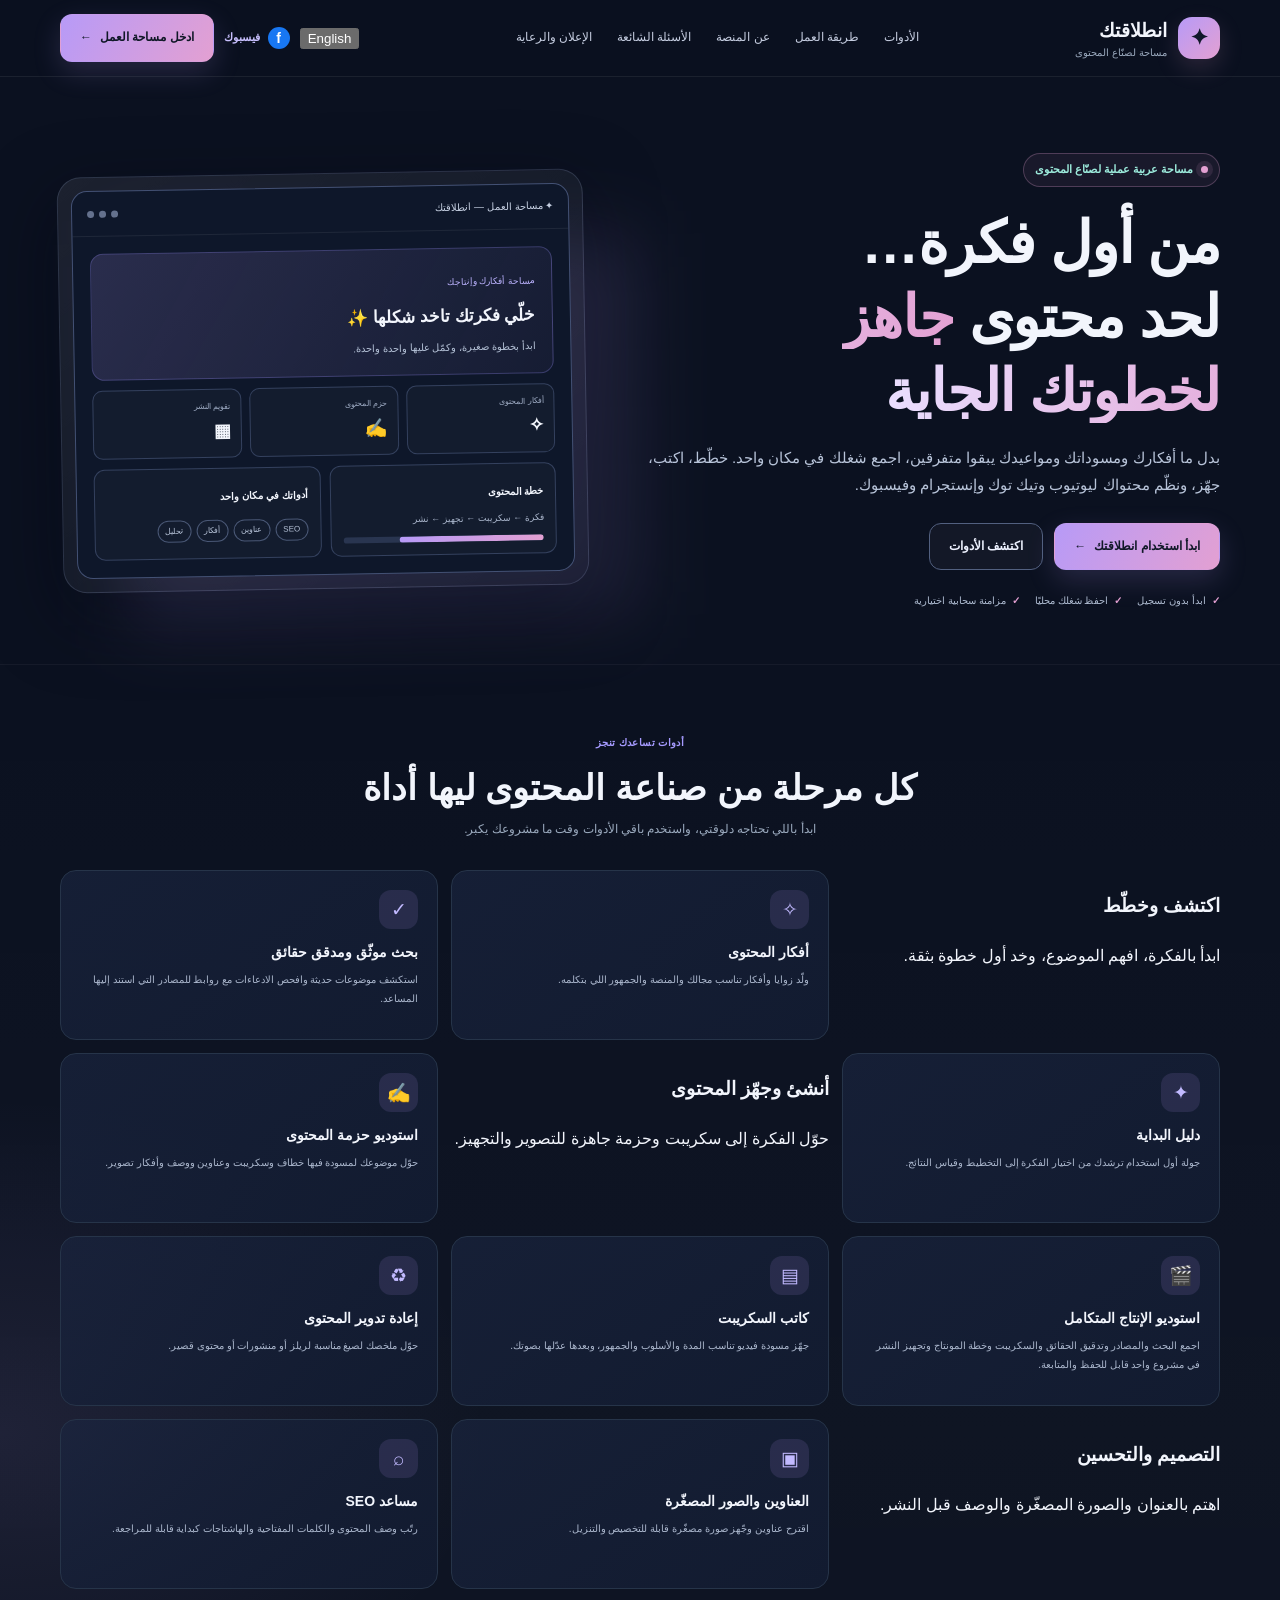
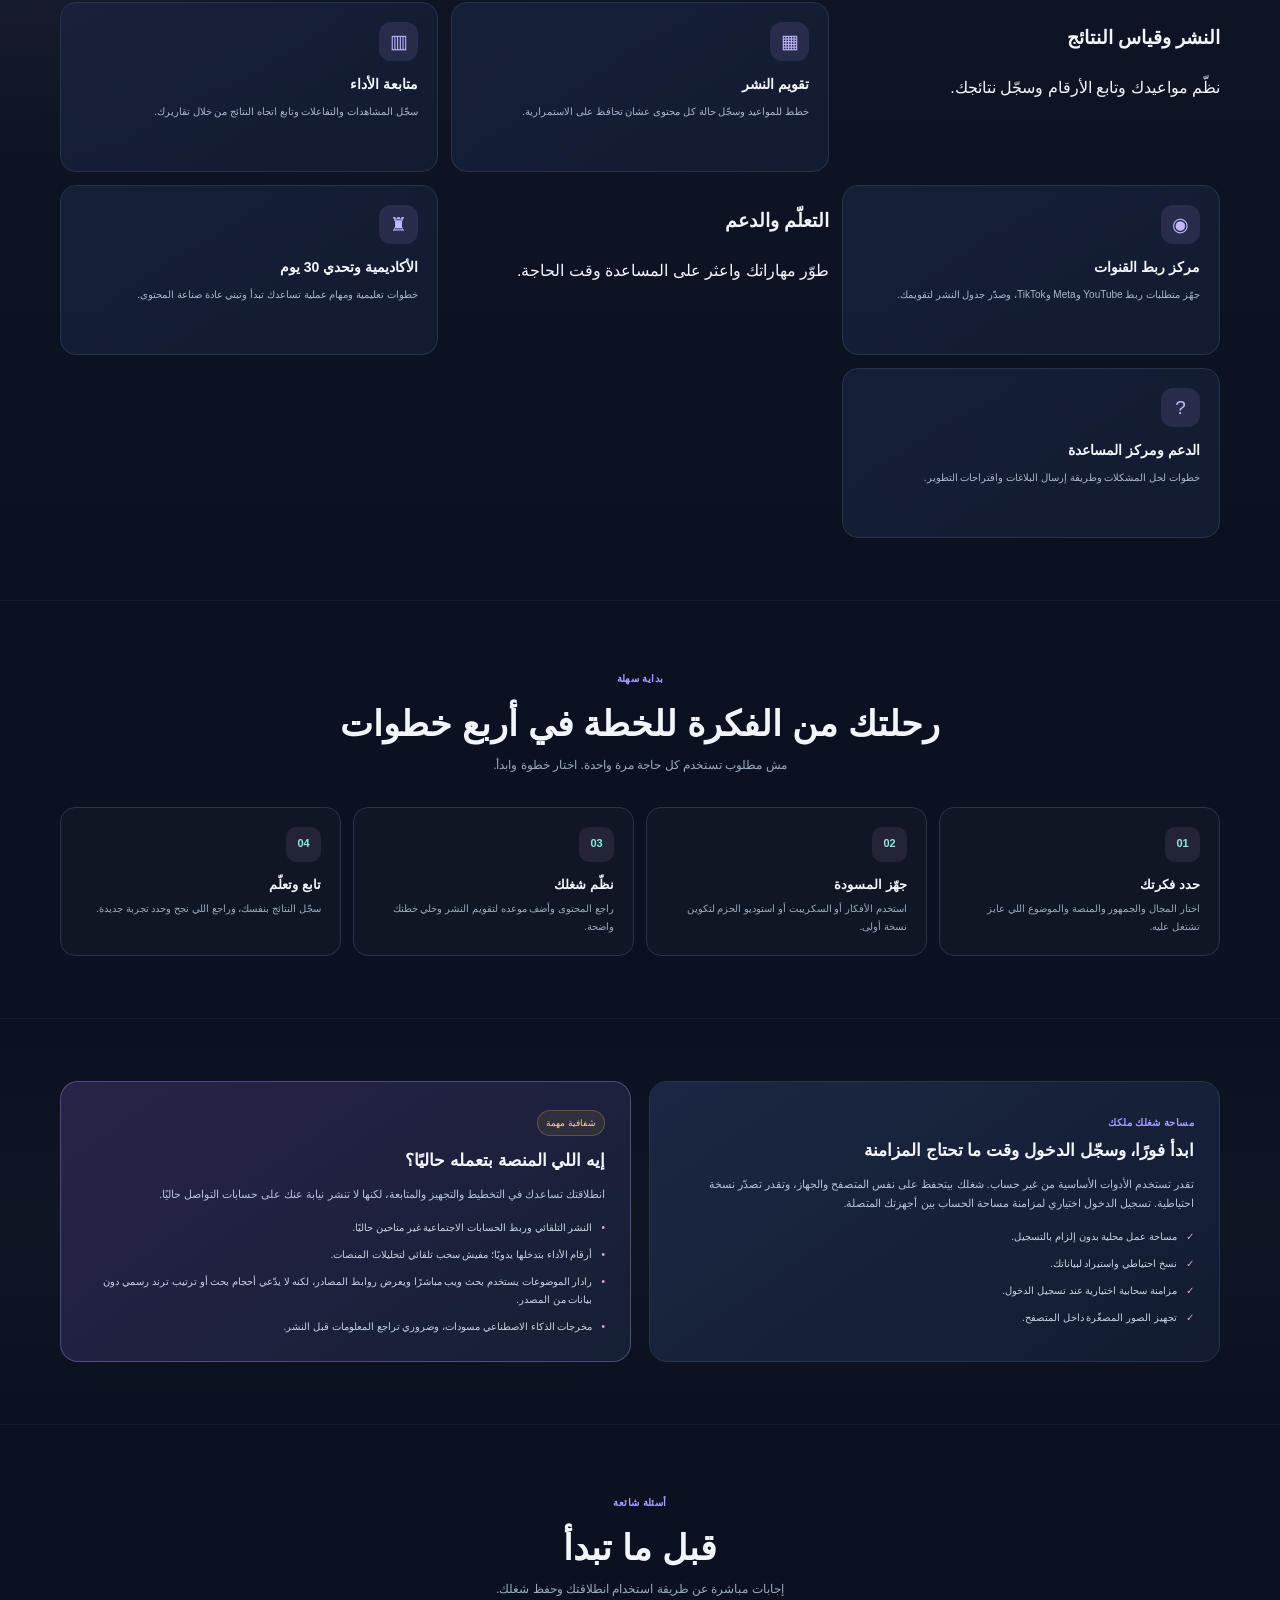
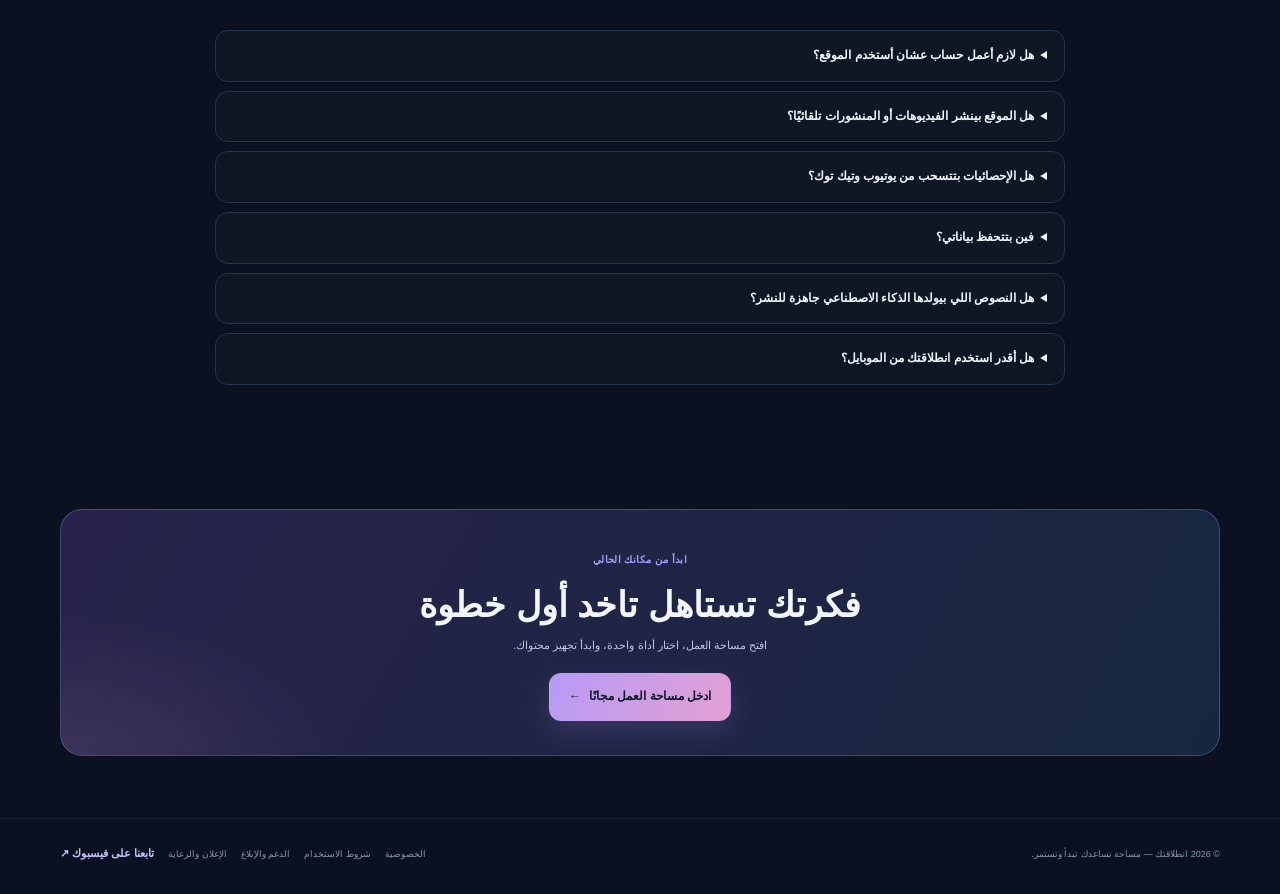
==== index.html @ e3285b20 "Redirect legacy Pages hostname to canonical site host" ====
<!doctype html>
<html lang="ar" dir="rtl">
<head>
<script>
(()=> {
 const canonicalHost='sasa-antilaqatuk.github.io';
 if(location.hostname==='hfpokf2-boop.github.io'){
  const destination=new URL(location.href);
  destination.protocol='https:';
  destination.hostname=canonicalHost;
  location.replace(destination.href);
 }
})();
</script>

<meta charset="utf-8">
<meta name="viewport" content="width=device-width,initial-scale=1">
<meta name="theme-color" content="#0B1120">
<meta name="description" content="انطلاقتك منصة وأدوات عربية لصنّاع المحتوى: توليد أفكار يوتيوب وتيك توك، كتابة السكريبتات، تجهيز العناوين وSEO، وتنظيم تقويم النشر ومتابعة الأداء.">
<title>انطلاقتك | أدوات صناعة المحتوى بالعربي لليوتيوب وتيك توك</title>
<link rel="canonical" href="https://sasa-antilaqatuk.github.io/entelaqtak/">
<link rel="icon" type="image/svg+xml" href="./favicon.svg">
<link rel="apple-touch-icon" href="./app-icon.svg">
<link rel="manifest" href="./manifest.webmanifest">
<meta name="robots" content="index,follow,max-image-preview:large">
<meta name="referrer" content="strict-origin-when-cross-origin">
<meta property="og:type" content="website">
<meta property="og:site_name" content="انطلاقتك">
<meta property="og:title" content="انطلاقتك | مساحة واحدة لصناعة محتوى أفضل">
<meta property="og:description" content="من أول فكرة لحد خطة محتوى واضحة — أدوات عربية تساعدك تخطط وتكتب وتنظم شغلك.">
<meta property="og:url" content="https://sasa-antilaqatuk.github.io/entelaqtak/">
<meta property="og:locale" content="ar_AR">
<meta name="twitter:card" content="summary">
<meta name="twitter:title" content="انطلاقتك | مساحة واحدة لصناعة محتوى أفضل">
<meta name="twitter:description" content="خطط، اكتب، جهّز، ونظّم محتواك في مساحة عمل عربية واحدة.">
<script type="application/ld+json">
{
  "@context":"https://schema.org",
  "@type":"SoftwareApplication",
  "name":"انطلاقتك",
  "alternateName":"Entelaqtak",
  "sameAs":["https://www.facebook.com/profile.php?id=61596964071145"],
  "applicationCategory":"MultimediaApplication",
  "operatingSystem":"Any",
  "inLanguage":"ar",
  "url":"https://sasa-antilaqatuk.github.io/entelaqtak/",
  "description":"مساحة عمل عربية لتخطيط المحتوى وكتابة المسودات وتجهيز العناوين وتنظيم النشر ومتابعة الأداء.",
  "featureList":["أفكار المحتوى","استوديو الإنتاج المتكامل","كتابة السكريبتات","استوديو حزم المحتوى","العناوين والصور المصغّرة","مساعد SEO","تقويم النشر","متابعة الأداء","نسخ احتياطية ومزامنة اختيارية","مركز ربط القنوات وإرشادات التكامل","تصدير تقويم المحتوى","دليل بداية تفاعلي ومركز مساعدة"]
}
</script>
<script type="application/ld+json">
{
  "@context":"https://schema.org",
  "@type":"WebSite",
  "name":"انطلاقتك",
  "alternateName":"Entelaqtak",
  "url":"https://sasa-antilaqatuk.github.io/entelaqtak/",
  "inLanguage":"ar",
  "description":"أدوات عربية لصنّاع المحتوى لتخطيط الأفكار وكتابة السكريبتات وتجهيز المحتوى وتنظيم النشر."
}
</script>
<script type="application/ld+json">
{
  "@context": "https://schema.org",
  "@type": "FAQPage",
  "mainEntity": [
    {
      "@type": "Question",
      "name": "هل لازم أعمل حساب عشان أستخدم الموقع؟",
      "acceptedAnswer": {
        "@type": "Answer",
        "text": "لا. تقدر تبدأ باستخدام الأدوات الأساسية بدون تسجيل. الحساب اختياري للمزامنة السحابية."
      }
    },
    {
      "@type": "Question",
      "name": "هل الموقع بينشر الفيديوهات أو المنشورات تلقائيًا؟",
      "acceptedAnswer": {
        "@type": "Answer",
        "text": "لا، النشر التلقائي وربط الحسابات الاجتماعية غير متاحين حاليًا. الموقع يساعدك تجهز المحتوى وتنظم مواعيده، وبعدها تنشر من منصتك بنفسك."
      }
    },
    {
      "@type": "Question",
      "name": "هل الإحصائيات بتتسحب من يوتيوب وتيك توك؟",
      "acceptedAnswer": {
        "@type": "Answer",
        "text": "لا حاليًا. أرقام المشاهدات والتفاعل بتدخلها يدويًا داخل لوحة متابعة الأداء."
      }
    },
    {
      "@type": "Question",
      "name": "فين بتتحفظ بياناتي؟",
      "acceptedAnswer": {
        "@type": "Answer",
        "text": "بدون تسجيل دخول، تُحفظ بيانات مساحة العمل على المتصفح والجهاز الحالي. عند تسجيل الدخول تتاح المزامنة السحابية لمساحة الحساب. احتفظ بنسخة احتياطية دورية."
      }
    },
    {
      "@type": "Question",
      "name": "هل النصوص اللي بيولدها الذكاء الاصطناعي جاهزة للنشر؟",
      "acceptedAnswer": {
        "@type": "Answer",
        "text": "اعتبرها مسودات تساعدك تبدأ. راجع الحقائق والمصادر وخصص الأسلوب قبل النشر."
      }
    },
    {
      "@type": "Question",
      "name": "هل أقدر استخدم انطلاقتك من الموبايل؟",
      "acceptedAnswer": {
        "@type": "Answer",
        "text": "أيوه، الواجهة متجاوبة مع الشاشات الصغيرة، والتطبيق قابل للتثبيت من المتصفح المتوافق."
      }
    }
  ]
}
</script>
<style>
:root{color-scheme:dark;--bg:#0B1120;--surface:#111827;--surface2:#1E293B;--line:#263449;--text:#f2f5fc;--muted:#9aa9bd;--purple:#B79AF7;--mint:#E3A0D2;--blue:#D9C8FF;--shadow:0 24px 70px #02061280}
*{box-sizing:border-box}
html{scroll-behavior:smooth;scroll-padding-top:86px}
body{margin:0;background:radial-gradient(900px 500px at 85% -10%,#E3A0D21a,transparent 65%),radial-gradient(700px 480px at 0 35%,#B79AF718,transparent 70%),var(--bg);color:var(--text);font-family:Tahoma,Arial,sans-serif;line-height:1.8}
a{color:inherit;text-decoration:none}
a:focus-visible,button:focus-visible,summary:focus-visible{outline:2px solid var(--mint);outline-offset:4px}
.skip-link{position:absolute;top:8px;right:8px;z-index:100;padding:10px 14px;border-radius:10px;background:var(--mint);color:#101827;font-weight:800;transform:translateY(-160%);transition:transform .15s}
.skip-link:focus{transform:translateY(0)}

.wrap{width:min(1160px,calc(100% - 40px));margin:auto}
.site-header{position:sticky;top:0;z-index:20;background:#0B1120dd;backdrop-filter:blur(18px);border-bottom:1px solid #ffffff12}
.header-inner{height:76px;display:flex;align-items:center;justify-content:space-between;gap:20px}
.brand{display:flex;align-items:center;gap:11px;font-weight:800;font-size:19px;white-space:nowrap}
.brand-mark{display:grid;place-items:center;width:42px;height:42px;border-radius:14px;background:linear-gradient(135deg,var(--purple),var(--mint));color:#11182a;font-size:22px;box-shadow:0 9px 25px #E3A0D228}
.brand small{display:block;font-size:10px;color:var(--muted);font-weight:500;margin-top:-5px}
.nav{display:flex;align-items:center;gap:25px;color:#c5cde0;font-size:12px}
.nav a:hover{color:var(--mint)}
.header-actions{display:flex;align-items:center;gap:10px}
.facebook{display:inline-flex;align-items:center;gap:8px;color:#c9c1ff;font-size:11px;font-weight:700;white-space:nowrap}
.facebook-mark{display:grid;place-items:center;width:22px;height:22px;border-radius:50%;background:#1877f2;color:#fff;font:bold 14px Arial}
.btn{display:inline-flex;align-items:center;justify-content:center;gap:8px;border:1px solid transparent;border-radius:12px;padding:12px 19px;font-size:12px;font-weight:800;transition:.2s;cursor:pointer}
.btn-primary{background:linear-gradient(120deg,var(--purple),var(--mint));color:#101827;box-shadow:0 10px 28px #B79AF72b}
.btn-primary:hover{transform:translateY(-2px);filter:brightness(1.06)}
.btn-secondary{border-color:#526080;background:#ffffff08;color:#eef2ff}
.btn-secondary:hover{border-color:var(--mint);background:#E3A0D210}
.menu-toggle{display:none;border:1px solid var(--line);border-radius:10px;background:#ffffff08;color:white;padding:8px 11px;font-size:18px}
.hero{padding:76px 0 54px}
.hero-grid{display:grid;grid-template-columns:1.05fr .95fr;gap:52px;align-items:center}
.eyebrow{display:inline-flex;align-items:center;gap:8px;padding:6px 11px;border:1px solid #E3A0D244;background:#E3A0D210;border-radius:99px;color:#9cebdc;font-size:11px;font-weight:700}
.pulse{width:7px;height:7px;background:var(--mint);border-radius:50%;box-shadow:0 0 0 5px #E3A0D21d}
h1{font-size:clamp(34px,5vw,58px);line-height:1.28;letter-spacing:-1.2px;margin:19px 0 15px}
h1 span{background:linear-gradient(100deg,#EADFFF,#E3A0D2);background-clip:text;-webkit-background-clip:text;color:transparent}
.hero-copy{max-width:590px;color:#b8c4d9;font-size:15px;margin:0 0 25px}
.hero-actions{display:flex;gap:11px;flex-wrap:wrap}
.hero-points{display:flex;gap:15px;flex-wrap:wrap;margin-top:22px;color:#aebbd0;font-size:10px}
.hero-points span{display:flex;align-items:center;gap:6px}
.check{color:var(--mint);font-weight:bold}
.preview-shell{position:relative;padding:13px;border:1px solid #7180a044;border-radius:24px;background:linear-gradient(145deg,#ffffff12,#ffffff04);box-shadow:var(--shadow);transform:rotate(-1deg)}
.preview-shell:before{content:"";position:absolute;inset:16% -10% -8% 12%;background:linear-gradient(135deg,#B79AF72b,#B79AF71a);filter:blur(35px);z-index:-1}
.preview-window{overflow:hidden;border:1px solid #435174;border-radius:16px;background:#0e172a}
.preview-top{display:flex;align-items:center;justify-content:space-between;padding:13px 15px;border-bottom:1px solid #ffffff12;color:#c6d0e2;font-size:10px}
.window-dots{display:flex;gap:5px}.window-dots i{width:7px;height:7px;border-radius:50%;background:#64718d}
.preview-content{padding:17px}
.preview-welcome{padding:17px;border:1px solid #7f79d655;border-radius:13px;background:linear-gradient(120deg,#B79AF72b,#B79AF70c)}
.preview-welcome small{color:#bcb3ff;font-size:9px}.preview-welcome b{display:block;font-size:17px;margin:7px 0}.preview-welcome p{color:#b5c2d7;font-size:10px;margin:0}
.preview-stats{display:grid;grid-template-columns:repeat(3,1fr);gap:8px;margin:10px 0}
.preview-stat{border:1px solid #34415e;border-radius:10px;padding:10px;background:#ffffff05}
.preview-stat small{display:block;color:#9daac2;font-size:8px}.preview-stat b{font-size:18px}
.preview-lower{display:grid;grid-template-columns:1fr 1fr;gap:9px}
.preview-card{padding:12px;border:1px solid #34415e;border-radius:11px;background:#ffffff05}
.preview-card b{font-size:10px}.preview-card p{font-size:9px;color:#aab6cc;margin:5px 0 0}
.fake-line{height:6px;background:#293550;border-radius:10px;margin-top:9px;overflow:hidden}.fake-line i{display:block;width:72%;height:100%;background:linear-gradient(90deg,var(--purple),var(--mint));border-radius:10px}
.preview-tags{display:flex;gap:5px;flex-wrap:wrap;margin-top:10px}
.preview-tags span{padding:3px 7px;border:1px solid #495775;border-radius:20px;color:#b7c3d8;font-size:8px}
.section{padding:62px 0}
.section-soft{background:linear-gradient(180deg,transparent,#ffffff04,transparent);border-top:1px solid #ffffff0b;border-bottom:1px solid #ffffff0b}
.section-head{text-align:center;max-width:710px;margin:0 auto 30px}
.kicker{color:#a69bff;font-size:10px;font-weight:800;letter-spacing:.4px}
h2{font-size:clamp(24px,3.5vw,35px);line-height:1.4;margin:7px 0}
.section-head p{color:var(--muted);font-size:12px;margin:7px 0 0}
.features{display:grid;grid-template-columns:repeat(3,1fr);gap:13px}
.feature{min-height:170px;padding:19px;border:1px solid var(--line);border-radius:16px;background:linear-gradient(145deg,#1a2540aa,#121b30);transition:.2s}
.feature:hover{transform:translateY(-3px);border-color:#7782b2}
.feature-icon{width:39px;height:39px;display:grid;place-items:center;border-radius:12px;background:#B79AF720;color:#c2baff;font-size:19px}
.feature h3{font-size:14px;margin:11px 0 4px}
.feature p{font-size:10px;line-height:1.9;color:#aab6cc;margin:0}
.steps{display:grid;grid-template-columns:repeat(4,1fr);gap:12px;counter-reset:step}
.step{padding:19px;border:1px solid var(--line);border-radius:15px;background:#ffffff05;counter-increment:step}
.step:before{content:"0" counter(step);display:grid;place-items:center;width:35px;height:35px;border-radius:10px;background:#E3A0D21a;color:#8de9d6;font-size:11px;font-weight:800}
.step h3{font-size:13px;margin:11px 0 4px}.step p{font-size:10px;color:var(--muted);margin:0}
.split{display:grid;grid-template-columns:1fr 1fr;gap:18px;align-items:stretch}
.info-panel{padding:25px;border:1px solid var(--line);border-radius:18px;background:linear-gradient(145deg,#1b2742,#121b30)}
.info-panel h3{font-size:17px;margin:0 0 8px}
.info-panel p{font-size:11px;color:#b5c1d6;margin:0 0 13px}
.info-list{display:grid;gap:9px;margin-top:14px}
.info-list div{display:flex;gap:9px;align-items:flex-start;color:#c8d2e2;font-size:10px}
.info-list i{font-style:normal;color:var(--mint)}
.caution{border-color:#B79AF755;background:linear-gradient(145deg,#282348,#151f34)}
.caution .caution-label{display:inline-block;color:#f0d69a;background:#e8b94b18;border:1px solid #e8b94b44;border-radius:30px;padding:4px 8px;font-size:9px;margin-bottom:10px}
.faq{max-width:850px;margin:auto;display:grid;gap:9px}
.faq details{border:1px solid var(--line);border-radius:13px;background:#ffffff05;padding:14px 17px}
.faq summary{font-size:12px;font-weight:800;cursor:pointer}
.faq p{font-size:10px;color:#94A3B8;margin:9px 0 0}
.final-cta{padding:34px;border:1px solid #7e79d866;border-radius:22px;background:radial-gradient(400px 200px at 0 100%,#E3A0D21f,transparent 70%),linear-gradient(120deg,#28234b,#172640);text-align:center}
.final-cta p{color:#bdc8da;font-size:11px;margin:6px 0 18px}
.footer{padding:25px 0 30px;border-top:1px solid #ffffff12;color:#8997b1;font-size:9px}
.footer-inner{display:flex;justify-content:space-between;align-items:center;gap:15px;flex-wrap:wrap}
.footer-links{display:flex;align-items:center;gap:14px;flex-wrap:wrap}
.footer-links a:hover{color:var(--mint)}
@media(max-width:900px){.hero-grid{gap:27px}.nav{gap:14px}.features{grid-template-columns:repeat(2,1fr)}.steps{grid-template-columns:repeat(2,1fr)}}
@media(max-width:700px){
 .wrap{width:min(100% - 28px,600px)}.header-inner{height:67px}.menu-toggle{display:block}
 .nav{display:none;position:absolute;top:66px;right:14px;left:14px;padding:13px;border:1px solid var(--line);border-radius:14px;background:#111a2eeF;box-shadow:var(--shadow);flex-direction:column;align-items:stretch;gap:0}
 .nav.open{display:flex}.nav a{padding:9px 7px}.header-actions .facebook span:last-child{display:none}
 .hero{padding:45px 0 35px}.hero-grid{grid-template-columns:1fr}.hero-copy{font-size:13px}
 .preview-shell{max-width:540px;width:100%;margin:7px auto 0;transform:none}
 .section{padding:46px 0}.features{grid-template-columns:1fr 1fr;gap:8px}.feature{padding:14px;min-height:165px}
 .split{grid-template-columns:1fr}.final-cta{padding:25px 17px}
}
@media(max-width:430px){.features,.steps{grid-template-columns:1fr}.hero-actions .btn{width:100%}.hero-points{gap:9px}.preview-stats{gap:5px}.preview-stat{padding:8px}.preview-stat b{font-size:15px}}
@media(prefers-reduced-motion:reduce){*,*::before,*::after{scroll-behavior:auto!important;transition-duration:.01ms!important;animation-duration:.01ms!important}}
</style>
 <link rel="stylesheet" href="./design-system.css?v=20261120-organized-dark-1">
<script>try{if(localStorage.getItem("entelaqtak-language-v1")==="en"){document.documentElement.lang="en";document.documentElement.dir="ltr";}}catch(e){}</script>
 <link rel="stylesheet" href="./button-system.css?v=20261120-buttons-1">
</head>
<body>
<a class="skip-link" href="#main-content">تخطي إلى المحتوى الرئيسي</a>
<header class="site-header">
 <div class="wrap header-inner">
  <a class="brand" href="./" aria-label="انطلاقتك - الرئيسية"><span class="brand-mark" aria-hidden="true">✦</span><span>انطلاقتك<small>مساحة لصنّاع المحتوى</small></span></a>
  <nav class="nav" id="siteNav" aria-label="التنقل الرئيسي">
   <a href="#tools">الأدوات</a><a href="#how">طريقة العمل</a><a href="#about">عن المنصة</a><a href="#faq">الأسئلة الشائعة</a><a href="./advertise.html">الإعلان والرعاية</a>
  </nav>
  <div class="header-actions">
   <button class="language-toggle" data-language-toggle type="button">English</button>
   <a class="facebook" href="https://www.facebook.com/profile.php?id=61596964071145" target="_blank" rel="noopener noreferrer" aria-label="تابع انطلاقتك على فيسبوك"><span class="facebook-mark" aria-hidden="true">f</span><span>فيسبوك</span></a>
   <a class="btn btn-primary" href="./workspace.html">ادخل مساحة العمل <span aria-hidden="true">←</span></a>
   <button class="menu-toggle" id="menuToggle" type="button" aria-label="فتح القائمة" aria-expanded="false" aria-controls="siteNav">☰</button>
  </div>
 </div>
</header>

<main id="main-content" tabindex="-1">
<section class="hero">
 <div class="wrap hero-grid">
  <div>
   <div class="eyebrow"><span class="pulse"></span> مساحة عربية عملية لصنّاع المحتوى</div>
   <h1>من أول فكرة…<br>لحد محتوى <span>جاهز لخطوتك الجاية</span></h1>
   <p class="hero-copy">بدل ما أفكارك ومسوداتك ومواعيدك يبقوا متفرقين، اجمع شغلك في مكان واحد. خطّط، اكتب، جهّز، ونظّم محتواك ليوتيوب وتيك توك وإنستجرام وفيسبوك.</p>
   <div class="hero-actions">
    <a class="btn btn-primary" href="./workspace.html">ابدأ استخدام انطلاقتك <span aria-hidden="true">←</span></a>
    <a class="btn btn-secondary" href="#tools">اكتشف الأدوات</a>
   </div>
   <div class="hero-points">
    <span><b class="check">✓</b> ابدأ بدون تسجيل</span>
    <span><b class="check">✓</b> احفظ شغلك محليًا</span>
    <span><b class="check">✓</b> مزامنة سحابية اختيارية</span>
   </div>
  </div>
  <div class="preview-shell" aria-label="معاينة توضيحية لمساحة العمل">
   <div class="preview-window">
    <div class="preview-top"><span>✦ مساحة العمل — انطلاقتك</span><span class="window-dots" aria-hidden="true"><i></i><i></i><i></i></span></div>
    <div class="preview-content">
     <div class="preview-welcome"><small>مساحة أفكارك وإنتاجك</small><b>خلّي فكرتك تاخد شكلها ✨</b><p>ابدأ بخطوة صغيرة، وكمّل عليها واحدة واحدة.</p></div>
     <div class="preview-stats">
      <div class="preview-stat"><small>أفكار المحتوى</small><b>✧</b></div>
      <div class="preview-stat"><small>حزم المحتوى</small><b>✍</b></div>
      <div class="preview-stat"><small>تقويم النشر</small><b>▦</b></div>
     </div>
     <div class="preview-lower">
      <div class="preview-card"><b>خطة المحتوى</b><p>فكرة ← سكريبت ← تجهيز ← نشر</p><div class="fake-line"><i></i></div></div>
      <div class="preview-card"><b>أدواتك في مكان واحد</b><div class="preview-tags"><span>SEO</span><span>عناوين</span><span>أفكار</span><span>تحليل</span></div></div>
     </div>
    </div>
   </div>
  </div>
 </div>
</section>

<section class="section section-soft" id="tools">
 <div class="wrap">
  <div class="section-head"><span class="kicker">أدوات تساعدك تنجز</span><h2>كل مرحلة من صناعة المحتوى ليها أداة</h2><p>ابدأ باللي تحتاجه دلوقتي، واستخدم باقي الأدوات وقت ما مشروعك يكبر.</p></div>
  <div class="features feature-catalog"><div class="feature-group-heading"><div><h3>اكتشف وخطّط</h3><p>ابدأ بالفكرة، افهم الموضوع، وخد أول خطوة بثقة.</p></div></div><article class="feature"><span class="feature-icon">✧</span><h3>أفكار المحتوى</h3><p>ولّد زوايا وأفكار تناسب مجالك والمنصة والجمهور اللي بتكلمه.</p></article><article class="feature"><span class="feature-icon">✓</span><h3>بحث موثّق ومدقق حقائق</h3><p>استكشف موضوعات حديثة وافحص الادعاءات مع روابط للمصادر التي استند إليها المساعد.</p></article><article class="feature"><span class="feature-icon">✦</span><h3>دليل البداية</h3><p>جولة أول استخدام ترشدك من اختيار الفكرة إلى التخطيط وقياس النتائج.</p></article><div class="feature-group-heading"><div><h3>أنشئ وجهّز المحتوى</h3><p>حوّل الفكرة إلى سكريبت وحزمة جاهزة للتصوير والتجهيز.</p></div></div><article class="feature"><span class="feature-icon">✍</span><h3>استوديو حزمة المحتوى</h3><p>حوّل موضوعك لمسودة فيها خطاف وسكريبت وعناوين ووصف وأفكار تصوير.</p></article><article class="feature"><span class="feature-icon">🎬</span><h3>استوديو الإنتاج المتكامل</h3><p>اجمع البحث والمصادر وتدقيق الحقائق والسكريبت وخطة المونتاج وتجهيز النشر في مشروع واحد قابل للحفظ والمتابعة.</p></article><article class="feature"><span class="feature-icon">▤</span><h3>كاتب السكريبت</h3><p>جهّز مسودة فيديو تناسب المدة والأسلوب والجمهور، وبعدها عدّلها بصوتك.</p></article><article class="feature"><span class="feature-icon">♻</span><h3>إعادة تدوير المحتوى</h3><p>حوّل ملخصك لصيغ مناسبة لريلز أو منشورات أو محتوى قصير.</p></article><div class="feature-group-heading"><div><h3>التصميم والتحسين</h3><p>اهتم بالعنوان والصورة المصغّرة والوصف قبل النشر.</p></div></div><article class="feature"><span class="feature-icon">▣</span><h3>العناوين والصور المصغّرة</h3><p>اقترح عناوين وجّهز صورة مصغّرة قابلة للتخصيص والتنزيل.</p></article><article class="feature"><span class="feature-icon">⌕</span><h3>مساعد SEO</h3><p>رتّب وصف المحتوى والكلمات المفتاحية والهاشتاجات كبداية قابلة للمراجعة.</p></article><div class="feature-group-heading"><div><h3>النشر وقياس النتائج</h3><p>نظّم مواعيدك وتابع الأرقام وسجّل نتائجك.</p></div></div><article class="feature"><span class="feature-icon">▦</span><h3>تقويم النشر</h3><p>خطط للمواعيد وسجّل حالة كل محتوى عشان تحافظ على الاستمرارية.</p></article><article class="feature"><span class="feature-icon">▥</span><h3>متابعة الأداء</h3><p>سجّل المشاهدات والتفاعلات وتابع اتجاه النتائج من خلال تقاريرك.</p></article><article class="feature"><span class="feature-icon">◉</span><h3>مركز ربط القنوات</h3><p>جهّز متطلبات ربط YouTube وMeta وTikTok، وصدّر جدول النشر لتقويمك.</p></article><div class="feature-group-heading"><div><h3>التعلّم والدعم</h3><p>طوّر مهاراتك واعثر على المساعدة وقت الحاجة.</p></div></div><article class="feature"><span class="feature-icon">♜</span><h3>الأكاديمية وتحدي 30 يوم</h3><p>خطوات تعليمية ومهام عملية تساعدك تبدأ وتبني عادة صناعة المحتوى.</p></article><article class="feature"><span class="feature-icon">?</span><h3>الدعم ومركز المساعدة</h3><p>خطوات لحل المشكلات وطريقة إرسال البلاغات واقتراحات التطوير.</p></article></div>
 </div>
</section>

<section class="section" id="how">
 <div class="wrap">
  <div class="section-head"><span class="kicker">بداية سهلة</span><h2>رحلتك من الفكرة للخطة في أربع خطوات</h2><p>مش مطلوب تستخدم كل حاجة مرة واحدة. اختار خطوة وابدأ.</p></div>
  <div class="steps">
   <article class="step"><h3>حدد فكرتك</h3><p>اختار المجال والجمهور والمنصة والموضوع اللي عايز تشتغل عليه.</p></article>
   <article class="step"><h3>جهّز المسودة</h3><p>استخدم الأفكار أو السكريبت أو استوديو الحزم لتكوين نسخة أولى.</p></article>
   <article class="step"><h3>نظّم شغلك</h3><p>راجع المحتوى وأضف موعده لتقويم النشر وخلي خطتك واضحة.</p></article>
   <article class="step"><h3>تابع وتعلّم</h3><p>سجّل النتائج بنفسك، وراجع اللي نجح وحدد تجربة جديدة.</p></article>
  </div>
 </div>
</section>

<section class="section section-soft" id="about">
 <div class="wrap split">
  <article class="info-panel">
   <span class="kicker">مساحة شغلك ملكك</span><h3>ابدأ فورًا، وسجّل الدخول وقت ما تحتاج المزامنة</h3>
   <p>تقدر تستخدم الأدوات الأساسية من غير حساب. شغلك بيتحفظ على نفس المتصفح والجهاز، وتقدر تصدّر نسخة احتياطية. تسجيل الدخول اختياري لمزامنة مساحة الحساب بين أجهزتك المتصلة.</p>
   <div class="info-list">
    <div><i>✓</i><span>مساحة عمل محلية بدون إلزام بالتسجيل.</span></div>
    <div><i>✓</i><span>نسخ احتياطي واستيراد لبياناتك.</span></div>
    <div><i>✓</i><span>مزامنة سحابية اختيارية عند تسجيل الدخول.</span></div>
    <div><i>✓</i><span>تجهيز الصور المصغّرة داخل المتصفح.</span></div>
   </div>
  </article>
  <article class="info-panel caution">
   <span class="caution-label">شفافية مهمة</span><h3>إيه اللي المنصة بتعمله حاليًا؟</h3>
   <p>انطلاقتك تساعدك في التخطيط والتجهيز والمتابعة، لكنها لا تنشر نيابة عنك على حسابات التواصل حاليًا.</p>
   <div class="info-list">
    <div><i>•</i><span>النشر التلقائي وربط الحسابات الاجتماعية غير متاحين حاليًا.</span></div>
    <div><i>•</i><span>أرقام الأداء بتدخلها يدويًا؛ مفيش سحب تلقائي لتحليلات المنصات.</span></div>
    <div><i>•</i><span>رادار الموضوعات يستخدم بحث ويب مباشرًا ويعرض روابط المصادر، لكنه لا يدّعي أحجام بحث أو ترتيب ترند رسمي دون بيانات من المصدر.</span></div>
    <div><i>•</i><span>مخرجات الذكاء الاصطناعي مسودات، وضروري تراجع المعلومات قبل النشر.</span></div>
   </div>
  </article>
 </div>
</section>

<section class="section" id="faq">
 <div class="wrap">
  <div class="section-head"><span class="kicker">أسئلة شائعة</span><h2>قبل ما تبدأ</h2><p>إجابات مباشرة عن طريقة استخدام انطلاقتك وحفظ شغلك.</p></div>
  <div class="faq">
   <details><summary>هل لازم أعمل حساب عشان أستخدم الموقع؟</summary><p>لا. تقدر تبدأ باستخدام الأدوات الأساسية بدون تسجيل. الحساب اختياري للمزامنة السحابية.</p></details>
   <details><summary>هل الموقع بينشر الفيديوهات أو المنشورات تلقائيًا؟</summary><p>لا، النشر التلقائي وربط الحسابات الاجتماعية غير متاحين حاليًا. الموقع يساعدك تجهز المحتوى وتنظم مواعيده، وبعدها تنشر من منصتك بنفسك.</p></details>
   <details><summary>هل الإحصائيات بتتسحب من يوتيوب وتيك توك؟</summary><p>لا حاليًا. أرقام المشاهدات والتفاعل بتدخلها يدويًا داخل لوحة متابعة الأداء.</p></details>
   <details><summary>فين بتتحفظ بياناتي؟</summary><p>بدون تسجيل دخول، تُحفظ بيانات مساحة العمل على المتصفح والجهاز الحالي. عند تسجيل الدخول تتاح المزامنة السحابية لمساحة الحساب. احتفظ بنسخة احتياطية دورية.</p></details>
   <details><summary>هل النصوص اللي بيولدها الذكاء الاصطناعي جاهزة للنشر؟</summary><p>اعتبرها مسودات تساعدك تبدأ. راجع الحقائق والمصادر وخصص الأسلوب قبل النشر.</p></details>
   <details><summary>هل أقدر استخدم انطلاقتك من الموبايل؟</summary><p>أيوه، الواجهة متجاوبة مع الشاشات الصغيرة، والتطبيق قابل للتثبيت من المتصفح المتوافق.</p></details>
  </div>
 </div>
</section>

<section class="section">
 <div class="wrap">
  <div class="final-cta">
   <span class="kicker">ابدأ من مكانك الحالي</span>
   <h2>فكرتك تستاهل تاخد أول خطوة</h2>
   <p>افتح مساحة العمل، اختار أداة واحدة، وابدأ تجهيز محتواك.</p>
   <a class="btn btn-primary" href="./workspace.html">ادخل مساحة العمل مجانًا <span aria-hidden="true">←</span></a>
  </div>
 </div>
</section>
</main>

<footer class="footer">
 <div class="wrap footer-inner">
  <span>© <span id="year"></span> انطلاقتك — مساحة تساعدك تبدأ وتستمر.</span>
  <div class="footer-links">
   <a href="./legal.html#privacy">الخصوصية</a>
   <a href="./legal.html#terms">شروط الاستخدام</a>
   <a href="./legal.html#support">الدعم والإبلاغ</a>
   <a href="./advertise.html">الإعلان والرعاية</a>
   <a class="facebook" href="https://www.facebook.com/profile.php?id=61596964071145" target="_blank" rel="noopener noreferrer">تابعنا على فيسبوك ↗</a>
  </div>
 </div>
</footer>

<script>
'use strict';
const menuButton=document.getElementById('menuToggle');
const siteNav=document.getElementById('siteNav');
menuButton.addEventListener('click',()=>{
 const open=siteNav.classList.toggle('open');
 menuButton.setAttribute('aria-expanded',String(open));
 menuButton.setAttribute('aria-label',open?'إغلاق القائمة':'فتح القائمة');
});

 document.addEventListener('keydown',event=>{
  if(event.key==='Escape'&&siteNav.classList.contains('open')){
   siteNav.classList.remove('open');
   menuButton.setAttribute('aria-expanded','false');
   menuButton.setAttribute('aria-label','فتح القائمة');
   menuButton.focus();
  }
 });
siteNav.querySelectorAll('a').forEach(link=>link.addEventListener('click',()=>{
 siteNav.classList.remove('open');
 menuButton.setAttribute('aria-expanded','false');
 menuButton.setAttribute('aria-label','فتح القائمة');
}));
// Supabase confirmation and password-recovery links currently return to the public root URL.
 // Hand auth tokens/errors to the workspace, where the Supabase client can process them.
 const authQuery=new URLSearchParams(window.location.search);
 const authHash=window.location.hash||'';
 const hasAuthCallback=authQuery.has('code')||authQuery.has('token_hash')||authQuery.has('error')||
  /(?:^|[&#])(access_token|refresh_token|token_hash|error|type)=/.test(authHash);
 if(hasAuthCallback){
  const destination=new URL('./workspace.html',window.location.href);
  destination.search=window.location.search;
  destination.hash=authHash;
  window.location.replace(destination.href);
 }
 document.getElementById('year').textContent=String(new Date().getFullYear());
</script>
<script src="./language.js" defer></script>
</body>
</html>
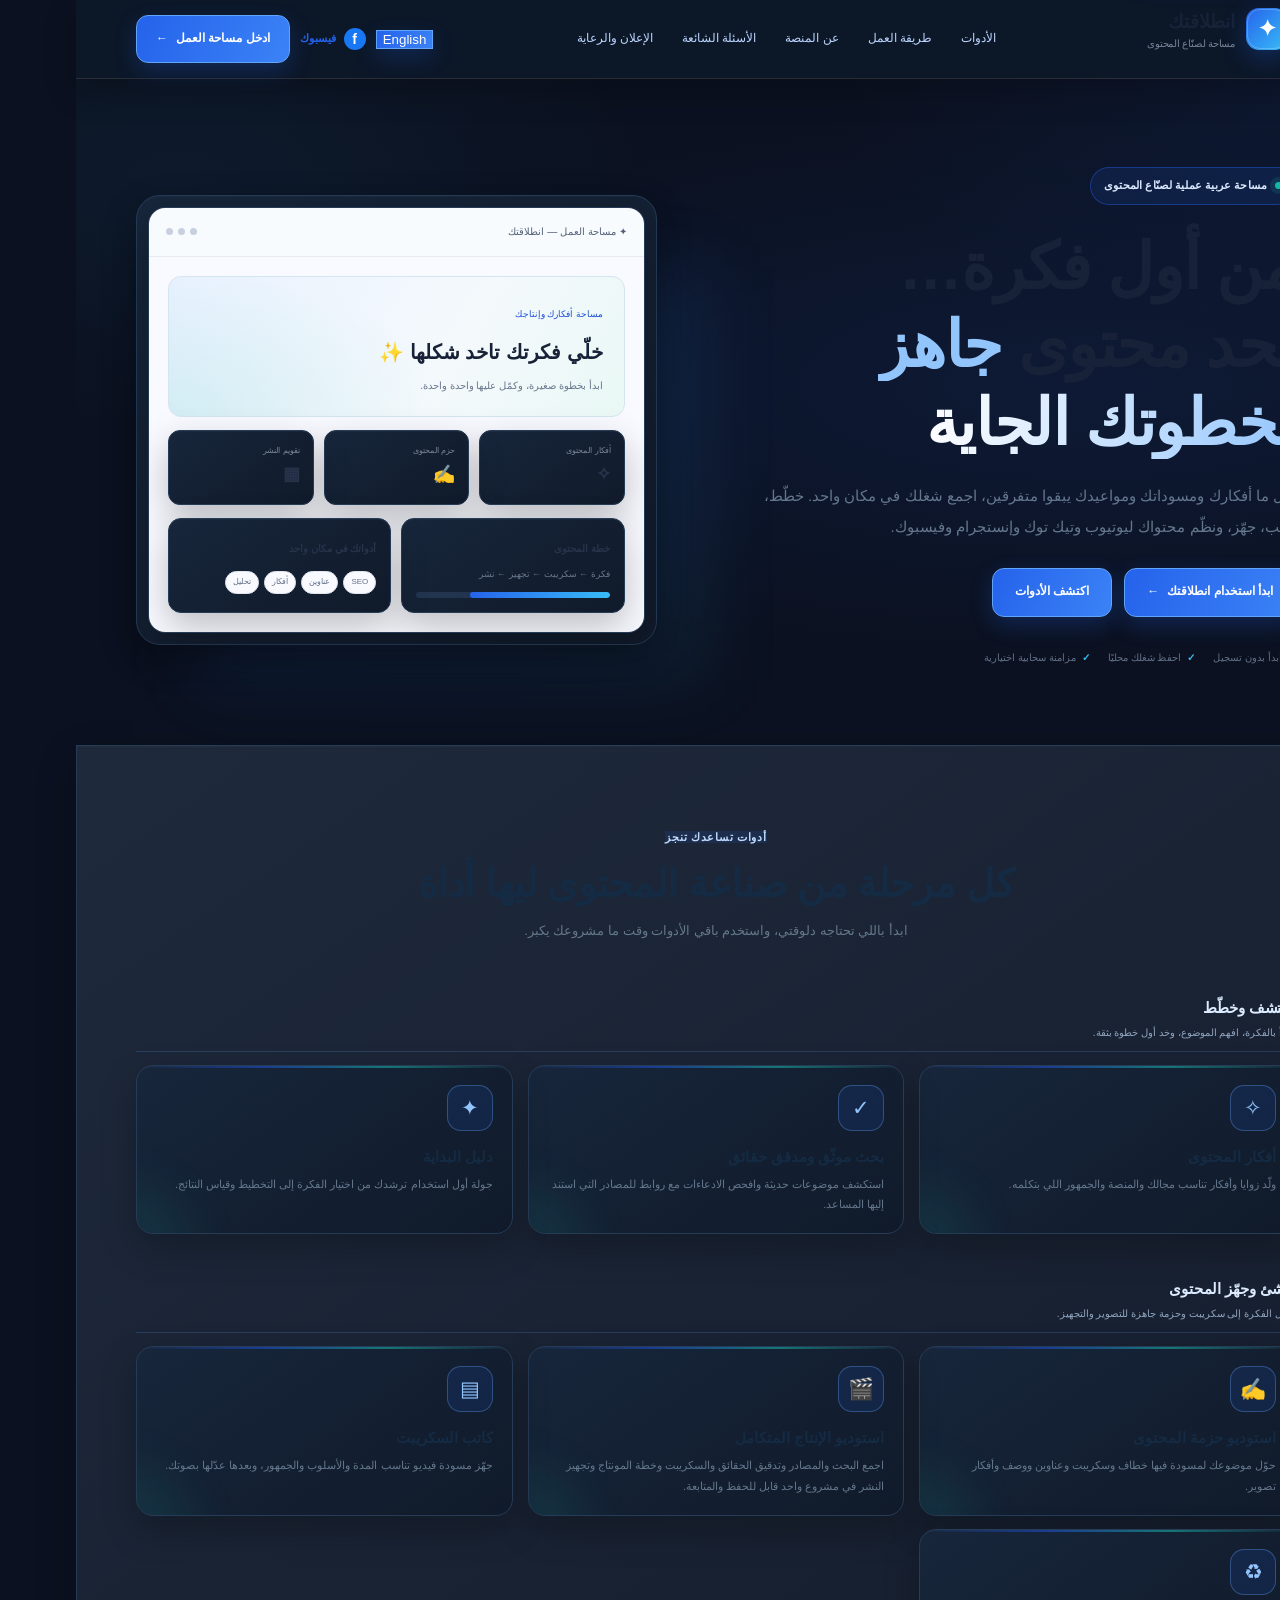
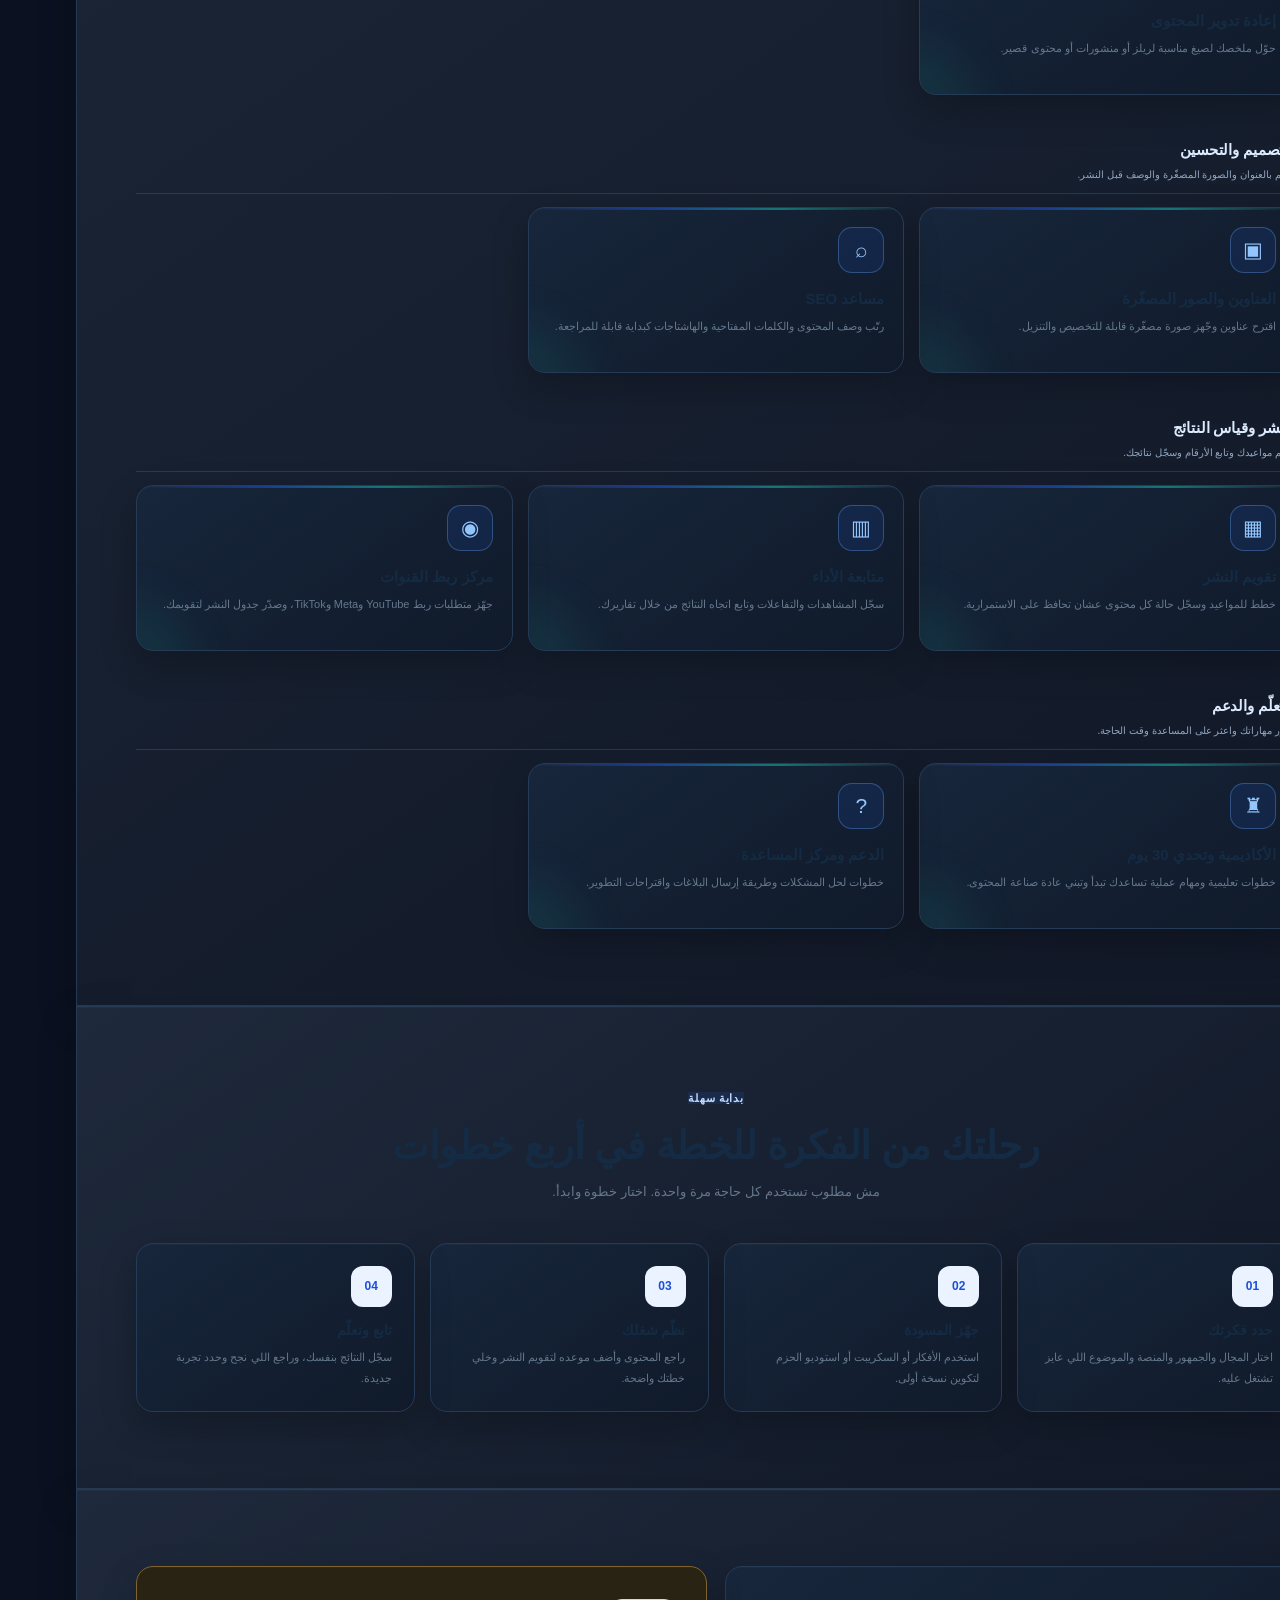
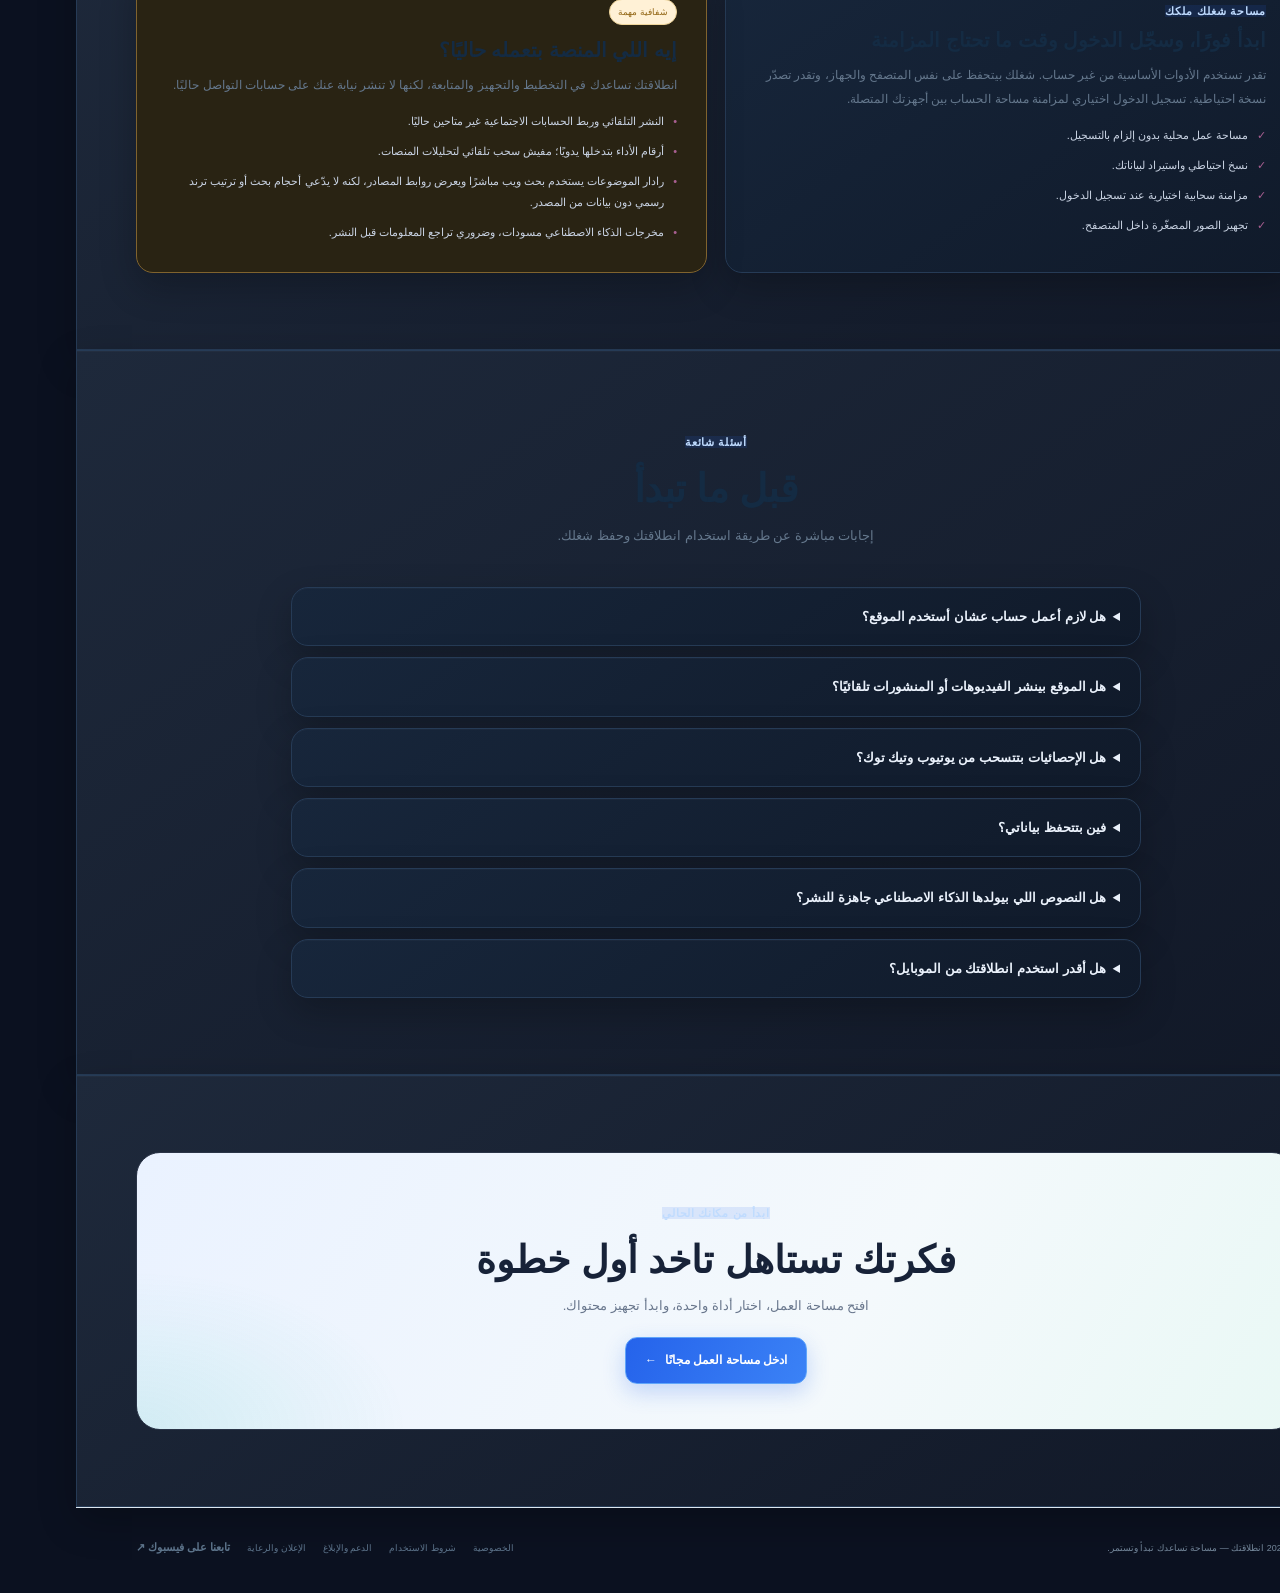
==== commit 27e07120: "Harden accounts, analytics, offline updates, and unify blue UI" ====
--- a/index.html
+++ b/index.html
@@ -116,10 +116,10 @@
 }
 </script>
 <style>
-:root{color-scheme:dark;--bg:#0B1120;--surface:#111827;--surface2:#1E293B;--line:#263449;--text:#f2f5fc;--muted:#9aa9bd;--purple:#B79AF7;--mint:#E3A0D2;--blue:#D9C8FF;--shadow:0 24px 70px #02061280}
+:root{color-scheme:dark;--bg:#0B1120;--surface:#111827;--surface2:#1E293B;--line:#263449;--text:#f2f5fc;--muted:#9aa9bd;--purple:#2563EB;--mint:#38BDF8;--blue:#BFDBFE;--shadow:0 24px 70px #02061280}
 *{box-sizing:border-box}
 html{scroll-behavior:smooth;scroll-padding-top:86px}
-body{margin:0;background:radial-gradient(900px 500px at 85% -10%,#E3A0D21a,transparent 65%),radial-gradient(700px 480px at 0 35%,#B79AF718,transparent 70%),var(--bg);color:var(--text);font-family:Tahoma,Arial,sans-serif;line-height:1.8}
+body{margin:0;background:radial-gradient(900px 500px at 85% -10%,#38BDF81a,transparent 65%),radial-gradient(700px 480px at 0 35%,#2563EB18,transparent 70%),var(--bg);color:var(--text);font-family:Tahoma,Arial,sans-serif;line-height:1.8}
 a{color:inherit;text-decoration:none}
 a:focus-visible,button:focus-visible,summary:focus-visible{outline:2px solid var(--mint);outline-offset:4px}
 .skip-link{position:absolute;top:8px;right:8px;z-index:100;padding:10px 14px;border-radius:10px;background:var(--mint);color:#101827;font-weight:800;transform:translateY(-160%);transition:transform .15s}
@@ -129,7 +129,7 @@
 .site-header{position:sticky;top:0;z-index:20;background:#0B1120dd;backdrop-filter:blur(18px);border-bottom:1px solid #ffffff12}
 .header-inner{height:76px;display:flex;align-items:center;justify-content:space-between;gap:20px}
 .brand{display:flex;align-items:center;gap:11px;font-weight:800;font-size:19px;white-space:nowrap}
-.brand-mark{display:grid;place-items:center;width:42px;height:42px;border-radius:14px;background:linear-gradient(135deg,var(--purple),var(--mint));color:#11182a;font-size:22px;box-shadow:0 9px 25px #E3A0D228}
+.brand-mark{display:grid;place-items:center;width:42px;height:42px;border-radius:14px;background:linear-gradient(135deg,var(--purple),var(--mint));color:#11182a;font-size:22px;box-shadow:0 9px 25px #38BDF828}
 .brand small{display:block;font-size:10px;color:var(--muted);font-weight:500;margin-top:-5px}
 .nav{display:flex;align-items:center;gap:25px;color:#c5cde0;font-size:12px}
 .nav a:hover{color:var(--mint)}
@@ -137,30 +137,30 @@
 .facebook{display:inline-flex;align-items:center;gap:8px;color:#c9c1ff;font-size:11px;font-weight:700;white-space:nowrap}
 .facebook-mark{display:grid;place-items:center;width:22px;height:22px;border-radius:50%;background:#1877f2;color:#fff;font:bold 14px Arial}
 .btn{display:inline-flex;align-items:center;justify-content:center;gap:8px;border:1px solid transparent;border-radius:12px;padding:12px 19px;font-size:12px;font-weight:800;transition:.2s;cursor:pointer}
-.btn-primary{background:linear-gradient(120deg,var(--purple),var(--mint));color:#101827;box-shadow:0 10px 28px #B79AF72b}
+.btn-primary{background:linear-gradient(120deg,var(--purple),var(--mint));color:#101827;box-shadow:0 10px 28px #2563EB2b}
 .btn-primary:hover{transform:translateY(-2px);filter:brightness(1.06)}
 .btn-secondary{border-color:#526080;background:#ffffff08;color:#eef2ff}
-.btn-secondary:hover{border-color:var(--mint);background:#E3A0D210}
+.btn-secondary:hover{border-color:var(--mint);background:#38BDF810}
 .menu-toggle{display:none;border:1px solid var(--line);border-radius:10px;background:#ffffff08;color:white;padding:8px 11px;font-size:18px}
 .hero{padding:76px 0 54px}
 .hero-grid{display:grid;grid-template-columns:1.05fr .95fr;gap:52px;align-items:center}
-.eyebrow{display:inline-flex;align-items:center;gap:8px;padding:6px 11px;border:1px solid #E3A0D244;background:#E3A0D210;border-radius:99px;color:#9cebdc;font-size:11px;font-weight:700}
-.pulse{width:7px;height:7px;background:var(--mint);border-radius:50%;box-shadow:0 0 0 5px #E3A0D21d}
+.eyebrow{display:inline-flex;align-items:center;gap:8px;padding:6px 11px;border:1px solid #38BDF844;background:#38BDF810;border-radius:99px;color:#9cebdc;font-size:11px;font-weight:700}
+.pulse{width:7px;height:7px;background:var(--mint);border-radius:50%;box-shadow:0 0 0 5px #38BDF81d}
 h1{font-size:clamp(34px,5vw,58px);line-height:1.28;letter-spacing:-1.2px;margin:19px 0 15px}
-h1 span{background:linear-gradient(100deg,#EADFFF,#E3A0D2);background-clip:text;-webkit-background-clip:text;color:transparent}
+h1 span{background:linear-gradient(100deg,#DBEAFE,#38BDF8);background-clip:text;-webkit-background-clip:text;color:transparent}
 .hero-copy{max-width:590px;color:#b8c4d9;font-size:15px;margin:0 0 25px}
 .hero-actions{display:flex;gap:11px;flex-wrap:wrap}
 .hero-points{display:flex;gap:15px;flex-wrap:wrap;margin-top:22px;color:#aebbd0;font-size:10px}
 .hero-points span{display:flex;align-items:center;gap:6px}
 .check{color:var(--mint);font-weight:bold}
 .preview-shell{position:relative;padding:13px;border:1px solid #7180a044;border-radius:24px;background:linear-gradient(145deg,#ffffff12,#ffffff04);box-shadow:var(--shadow);transform:rotate(-1deg)}
-.preview-shell:before{content:"";position:absolute;inset:16% -10% -8% 12%;background:linear-gradient(135deg,#B79AF72b,#B79AF71a);filter:blur(35px);z-index:-1}
+.preview-shell:before{content:"";position:absolute;inset:16% -10% -8% 12%;background:linear-gradient(135deg,#2563EB2b,#2563EB1a);filter:blur(35px);z-index:-1}
 .preview-window{overflow:hidden;border:1px solid #435174;border-radius:16px;background:#0e172a}
 .preview-top{display:flex;align-items:center;justify-content:space-between;padding:13px 15px;border-bottom:1px solid #ffffff12;color:#c6d0e2;font-size:10px}
 .window-dots{display:flex;gap:5px}.window-dots i{width:7px;height:7px;border-radius:50%;background:#64718d}
 .preview-content{padding:17px}
-.preview-welcome{padding:17px;border:1px solid #7f79d655;border-radius:13px;background:linear-gradient(120deg,#B79AF72b,#B79AF70c)}
-.preview-welcome small{color:#bcb3ff;font-size:9px}.preview-welcome b{display:block;font-size:17px;margin:7px 0}.preview-welcome p{color:#b5c2d7;font-size:10px;margin:0}
+.preview-welcome{padding:17px;border:1px solid #7f79d655;border-radius:13px;background:linear-gradient(120deg,#2563EB2b,#2563EB0c)}
+.preview-welcome small{color:#BFDBFE;font-size:9px}.preview-welcome b{display:block;font-size:17px;margin:7px 0}.preview-welcome p{color:#b5c2d7;font-size:10px;margin:0}
 .preview-stats{display:grid;grid-template-columns:repeat(3,1fr);gap:8px;margin:10px 0}
 .preview-stat{border:1px solid #34415e;border-radius:10px;padding:10px;background:#ffffff05}
 .preview-stat small{display:block;color:#9daac2;font-size:8px}.preview-stat b{font-size:18px}
@@ -173,18 +173,18 @@
 .section{padding:62px 0}
 .section-soft{background:linear-gradient(180deg,transparent,#ffffff04,transparent);border-top:1px solid #ffffff0b;border-bottom:1px solid #ffffff0b}
 .section-head{text-align:center;max-width:710px;margin:0 auto 30px}
-.kicker{color:#a69bff;font-size:10px;font-weight:800;letter-spacing:.4px}
+.kicker{color:#BFDBFE;font-size:10px;font-weight:800;letter-spacing:.4px}
 h2{font-size:clamp(24px,3.5vw,35px);line-height:1.4;margin:7px 0}
 .section-head p{color:var(--muted);font-size:12px;margin:7px 0 0}
 .features{display:grid;grid-template-columns:repeat(3,1fr);gap:13px}
 .feature{min-height:170px;padding:19px;border:1px solid var(--line);border-radius:16px;background:linear-gradient(145deg,#1a2540aa,#121b30);transition:.2s}
 .feature:hover{transform:translateY(-3px);border-color:#7782b2}
-.feature-icon{width:39px;height:39px;display:grid;place-items:center;border-radius:12px;background:#B79AF720;color:#c2baff;font-size:19px}
+.feature-icon{width:39px;height:39px;display:grid;place-items:center;border-radius:12px;background:#2563EB20;color:#BFDBFE;font-size:19px}
 .feature h3{font-size:14px;margin:11px 0 4px}
 .feature p{font-size:10px;line-height:1.9;color:#aab6cc;margin:0}
 .steps{display:grid;grid-template-columns:repeat(4,1fr);gap:12px;counter-reset:step}
 .step{padding:19px;border:1px solid var(--line);border-radius:15px;background:#ffffff05;counter-increment:step}
-.step:before{content:"0" counter(step);display:grid;place-items:center;width:35px;height:35px;border-radius:10px;background:#E3A0D21a;color:#8de9d6;font-size:11px;font-weight:800}
+.step:before{content:"0" counter(step);display:grid;place-items:center;width:35px;height:35px;border-radius:10px;background:#38BDF81a;color:#8de9d6;font-size:11px;font-weight:800}
 .step h3{font-size:13px;margin:11px 0 4px}.step p{font-size:10px;color:var(--muted);margin:0}
 .split{display:grid;grid-template-columns:1fr 1fr;gap:18px;align-items:stretch}
 .info-panel{padding:25px;border:1px solid var(--line);border-radius:18px;background:linear-gradient(145deg,#1b2742,#121b30)}
@@ -193,13 +193,13 @@
 .info-list{display:grid;gap:9px;margin-top:14px}
 .info-list div{display:flex;gap:9px;align-items:flex-start;color:#c8d2e2;font-size:10px}
 .info-list i{font-style:normal;color:var(--mint)}
-.caution{border-color:#B79AF755;background:linear-gradient(145deg,#282348,#151f34)}
+.caution{border-color:#2563EB55;background:linear-gradient(145deg,#282348,#151f34)}
 .caution .caution-label{display:inline-block;color:#f0d69a;background:#e8b94b18;border:1px solid #e8b94b44;border-radius:30px;padding:4px 8px;font-size:9px;margin-bottom:10px}
 .faq{max-width:850px;margin:auto;display:grid;gap:9px}
 .faq details{border:1px solid var(--line);border-radius:13px;background:#ffffff05;padding:14px 17px}
 .faq summary{font-size:12px;font-weight:800;cursor:pointer}
 .faq p{font-size:10px;color:#94A3B8;margin:9px 0 0}
-.final-cta{padding:34px;border:1px solid #7e79d866;border-radius:22px;background:radial-gradient(400px 200px at 0 100%,#E3A0D21f,transparent 70%),linear-gradient(120deg,#28234b,#172640);text-align:center}
+.final-cta{padding:34px;border:1px solid #7e79d866;border-radius:22px;background:radial-gradient(400px 200px at 0 100%,#38BDF81f,transparent 70%),linear-gradient(120deg,#28234b,#172640);text-align:center}
 .final-cta p{color:#bdc8da;font-size:11px;margin:6px 0 18px}
 .footer{padding:25px 0 30px;border-top:1px solid #ffffff12;color:#8997b1;font-size:9px}
 .footer-inner{display:flex;justify-content:space-between;align-items:center;gap:15px;flex-wrap:wrap}
@@ -218,7 +218,7 @@
 @media(max-width:430px){.features,.steps{grid-template-columns:1fr}.hero-actions .btn{width:100%}.hero-points{gap:9px}.preview-stats{gap:5px}.preview-stat{padding:8px}.preview-stat b{font-size:15px}}
 @media(prefers-reduced-motion:reduce){*,*::before,*::after{scroll-behavior:auto!important;transition-duration:.01ms!important;animation-duration:.01ms!important}}
 </style>
- <link rel="stylesheet" href="./design-system.css?v=20261120-organized-dark-1">
+ <link rel="stylesheet" href="./design-system.css?v=20261125-blue-unified-1">
 <script>try{if(localStorage.getItem("entelaqtak-language-v1")==="en"){document.documentElement.lang="en";document.documentElement.dir="ltr";}}catch(e){}</script>
  <link rel="stylesheet" href="./button-system.css?v=20261120-buttons-1">
 </head>
--- a/design-system.css
+++ b/design-system.css
@@ -0,0 +1,1398 @@
+/* ENTELAQTAK 2026 — Deep Navy / Blue / Cyan visual system */
+:root{
+ color-scheme:dark;
+ --bg:#0B1120;--surface:#121a28;--surface2:#192437;--panel:#141e2e;
+ --line:#263449;--text:#F1F5F9;--muted:#94A3B8;
+ --accent:#2563EB;--accent2:#38BDF8;--purple:#2563EB;--mint:#38BDF8;
+ --cyan:#BFDBFE;--green:#38BDF8;--shadow:0 24px 70px #0009;
+ --workspace-violet:#2563EB;--workspace-mint:#38BDF8;--workspace-border:#30343e;
+}
+*{scrollbar-color:#414550 #0F172A}
+::selection{background:#2563EB66;color:#fff}
+body{background-color:#0B1120!important;color:#f5f5f6}
+a:focus-visible,button:focus-visible,input:focus-visible,select:focus-visible,textarea:focus-visible,summary:focus-visible{outline:2px solid #BFDBFE!important;outline-offset:3px}
+button,.btn,.button{transition:transform .18s ease,border-color .18s ease,background .18s ease,filter .18s ease}
+button:hover,.btn:hover,.button:hover{filter:brightness(1.08)}
+/* Shared surfaces */
+.panel,.hero-side,.stat,.feature,.step,.info-panel,.faq details,.card,.section,.preview-shell,.preview-window{
+ border-color:#2c3039!important;
+ box-shadow:0 12px 38px #0003,inset 0 1px 0 #ffffff08;
+}
+.btn-primary,.btn:not(.alt):not(.ghost),.button:not(.ghost),.contact{
+ background:linear-gradient(115deg,#2563EB,#3B82F6)!important;color:#fff!important;
+ border:1px solid #DBEAFE66!important;box-shadow:0 9px 26px #1D4ED82e!important;
+}
+.btn-secondary,.btn.alt,.btn.ghost,.button.ghost{background:#ffffff08!important;border:1px solid #373b46!important;color:#f0f1f4!important;box-shadow:none!important}
+.eyebrow,.kicker,.eyebrow,.crumb:before{color:#DBEAFE}
+.eyebrow{border-color:#2563EB55}
+input:focus,select:focus,textarea:focus{border-color:#2563EB!important;box-shadow:0 0 0 3px #2563EB22!important}
+/* Public landing page */
+.site-header{background:#0B1120eF!important;border-bottom-color:#ffffff12!important}
+.brand-mark{background:linear-gradient(135deg,#1D4ED8,#1E40AF)!important;color:#fff!important;box-shadow:0 9px 28px #2563EB33!important}
+.nav a:hover,.footer-links a:hover{color:#DBEAFE!important}
+.hero{background:transparent}
+.hero .eyebrow{background:#2563EB12!important;color:#DBEAFE!important;border-color:#2563EB55!important}
+.pulse{background:#BFDBFE!important;box-shadow:0 0 0 5px #2563EB22!important}
+h1 span{background:linear-gradient(100deg,#fff,#BFDBFE 75%)!important;background-clip:text!important;-webkit-background-clip:text!important;color:transparent!important}
+.preview-shell{background:linear-gradient(145deg,#1E293B,#0d0e12)!important;border-color:#45404a!important;transform:none!important}
+.preview-shell:before{background:linear-gradient(135deg,#2563EB30,#1E40AF20)!important}
+.preview-window{background:#0d0e12!important;border-color:#393d47!important}
+.preview-welcome{background:linear-gradient(120deg,#2563EB2b,#ffffff04)!important;border-color:#2563EB55!important}
+.preview-welcome small{color:#DBEAFE!important}
+.preview-stat,.preview-card{background:#172033!important;border-color:#30343e!important}
+.fake-line i{background:linear-gradient(90deg,#3B82F6,#BFDBFE)!important}
+.feature{background:linear-gradient(145deg,#1E293B,#101115)!important}
+.feature:hover,.step:hover{border-color:#2563EB88!important;box-shadow:0 15px 36px #0006!important}
+.feature-icon{background:#2563EB1c!important;color:#DBEAFE!important}
+.step:before{background:#2563EB20!important;color:#DBEAFE!important}
+.info-panel{background:linear-gradient(145deg,#191b22,#111827)!important}
+.caution{background:linear-gradient(145deg,#172554,#141419)!important;border-color:#1E40AF!important}
+.final-cta{background:radial-gradient(420px 210px at 0 100%,#2563EB25,transparent 72%),linear-gradient(120deg,#172554,#1E293B)!important;border-color:#3B82F6!important}
+.footer{border-color:#ffffff15!important}
+/* Workspace application */
+.app{background:transparent}
+.sidebar{background:linear-gradient(180deg,#111827f7,#0F172Af8)!important;border-left:1px solid #2d3038!important;box-shadow:12px 0 42px #0003}
+.brandmark{background:linear-gradient(135deg,#1D4ED8,#1E40AF)!important;color:#fff!important;box-shadow:0 8px 26px #2563EB30!important}
+.nav button{color:#b5b8c1!important}
+.nav button i{color:#DBEAFE!important;background:#2563EB12!important;border-color:#2563EB22!important}
+.nav button:hover{background:#2563EB12!important;border-color:#2563EB33!important}
+.nav button.active{background:linear-gradient(100deg,#2563EB28,#2563EB0c)!important;border-color:#2563EB66!important;box-shadow:inset -3px 0 0 #1D4ED8,0 8px 22px #0004!important}
+.nav button.active i{background:#2563EB22!important;color:#DBEAFE!important;border-color:#2563EB55!important}
+.navlabel,.nav .nav-group-label{color:#8c909b!important;border-color:#292d35!important}
+.side-note{background:#1E293B!important;border-color:#30343e!important}
+.main{background:transparent}
+.top{background:#111827eF!important;border-color:#30343e!important;box-shadow:0 12px 34px #0005!important}
+.crumb{color:#a3a7b1!important}
+.crumb:before{background:#1D4ED8!important;box-shadow:0 0 10px #2563EB66!important}
+.toptitle{color:#fff}
+.pill,.enhance-pill{background:#ffffff08!important;border-color:#353943!important;color:#c5c8d0!important}
+.tool-search{background:#0F172A!important;border-color:#343842!important}
+.hero-main{background:radial-gradient(360px 230px at 0 100%,#2563EB28,transparent 75%),linear-gradient(120deg,#172554,#191a20 65%,#172033)!important;border-color:#1D4ED8!important}
+.hero-main h1 span{background:linear-gradient(100deg,#fff,#DBEAFE)!important;background-clip:text!important;-webkit-background-clip:text!important;color:transparent!important}
+.hero-side,.panel{background:linear-gradient(145deg,#1E293B,#111827)!important;border-color:#30343e!important}
+.stat{background:linear-gradient(145deg,#1E293B,#111827)!important;border-color:#30343e!important}
+.statico,.quick button em{background:#2563EB1c!important;color:#DBEAFE!important;border-color:#2563EB33!important}
+.quick button{background:linear-gradient(145deg,#1E293B,#111827)!important;border-color:#30343e!important}
+.quick button:hover{border-color:#2563EB77!important;box-shadow:0 12px 28px #0006!important}
+.field input,.field select,.field textarea,.control,.focusrow input{background:#0F172A!important;border-color:#353943!important;color:#f5f5f6!important}
+.result{background:linear-gradient(145deg,#101216,#0F172A)!important;border-color:#414650!important}
+.idea,.saveditem,.calendaritem,.metric,.challenge label{background:#1E293B!important;border-color:#30343e!important}
+.datebox{background:#2563EB1b!important;border-color:#2563EB44!important}
+.focuspanel{background:radial-gradient(360px 150px at 0 100%,#2563EB22,transparent 75%),linear-gradient(120deg,#172554,#1E293B)!important;border-color:#1E40AF!important}
+.bar span,.barfill{background:linear-gradient(90deg,#3B82F6,#BFDBFE)!important}
+.toast{background:#f5f5f6!important;color:#15161a!important}
+@media(max-width:760px){
+ .sidebar{background:#0F172Af7!important;border-top:1px solid #353943!important}
+ #nav button.active{background:#2563EB22!important;border-color:#2563EB55!important;box-shadow:inset 0 2px 0 #1D4ED8!important}
+ .top{background:#111827!important}
+}
+/* Admin console */
+body:has(.wrap .topbar){background:radial-gradient(900px 480px at 90% -10%,#2563EB1c,transparent 65%),#0B1120!important}
+.topbar .brandmark{background:linear-gradient(135deg,#1D4ED8,#1E40AF)!important;color:white!important}
+.card{background:linear-gradient(145deg,#1E293B,#111827)!important;border-color:#30343e!important}
+.metrics .metric{background:linear-gradient(145deg,#1E293B,#111827)!important}
+.barfill{background:linear-gradient(90deg,#3B82F6,#BFDBFE)!important}
+input,select{background:#0F172A!important;border-color:#353943!important;color:#f5f5f6!important}
+.status.ok{border-color:#28664e!important}
+/* Legal and partnership pages */
+body:has(main .section),body:has(main .grid){background:radial-gradient(850px 420px at 84% -12%,#2563EB1c,transparent 65%),#0B1120!important}
+header:has(.top .brand),header:has(.brand){border-bottom-color:#292d35!important}
+main .section,main>header,main .card,main .note{background:linear-gradient(145deg,#1E293B,#111827)!important;border-color:#30343e!important}
+main .notice{background:#2563EB12!important;border-color:#2563EB55!important;color:#DBEAFE!important}
+main h2{color:#DBEAFE}
+main a{color:#DBEAFE}
+@media(prefers-reduced-motion:reduce){*,*::before,*::after{scroll-behavior:auto!important;animation-duration:.01ms!important;transition-duration:.01ms!important}}
+
+
+/* ─────────────────────────────────────────────────────────────
+   VISUAL EXPERIENCE 2.0 — stronger hierarchy, depth and polish
+   No application markup or business logic is changed here.
+   ───────────────────────────────────────────────────────────── */
+:root{
+ --ui-card:#1E293B;--ui-card-raised:#243247;--ui-border:#30343e;
+ --ui-glow:rgba(37,99,235,.22);--ui-radius-xl:24px;
+}
+html{scroll-padding-top:100px}
+body{
+ background-image:
+  radial-gradient(900px 520px at 94% -12%,rgba(37,99,235,.13),transparent 62%),
+  radial-gradient(680px 500px at -8% 38%,rgba(29,78,216,.10),transparent 68%),
+  linear-gradient(rgba(255,255,255,.018) 1px,transparent 1px),
+  linear-gradient(90deg,rgba(255,255,255,.018) 1px,transparent 1px)!important;
+ background-size:auto,auto,42px 42px,42px 42px!important;
+ background-attachment:fixed!important;
+}
+.wrap{max-width:1240px}
+.site-header{
+ border-bottom:1px solid rgba(255,255,255,.09)!important;
+ box-shadow:0 12px 38px rgba(0,0,0,.18);
+}
+.header-inner{min-height:78px}
+.brand{letter-spacing:-.2px}
+.brand-mark{border-radius:13px!important;position:relative;overflow:hidden}
+.brand-mark:after,.brandmark:after{
+ content:"";position:absolute;inset:1px;border-radius:inherit;
+ border:1px solid rgba(255,255,255,.22);pointer-events:none;
+}
+.nav a{padding:8px 11px;border-radius:10px;transition:background .18s,color .18s}
+.nav a:hover{background:rgba(37,99,235,.10)}
+.header-actions .btn{min-height:43px;padding-inline:19px}
+.menu-toggle{border-color:#3a3e48!important;background:#1E293B!important}
+.hero{padding-top:88px;padding-bottom:72px;position:relative;isolation:isolate}
+.hero:before{
+ content:"";position:absolute;z-index:-1;inset:20px -6vw 0;
+ background:radial-gradient(ellipse at 76% 44%,rgba(37,99,235,.105),transparent 54%);
+ pointer-events:none;
+}
+.hero-grid{gap:clamp(30px,5vw,72px)}
+.hero-grid>div:first-child{position:relative}
+.hero .eyebrow{padding:8px 13px;letter-spacing:.15px}
+h1{letter-spacing:-1.35px}
+.hero h1{font-size:clamp(38px,5.2vw,64px);line-height:1.22;margin:23px 0 19px}
+.hero-copy{font-size:15px;line-height:2.05;max-width:560px;color:#bfc1c9}
+.hero-actions{gap:12px}
+.hero-actions .btn{min-height:49px;padding-inline:22px;border-radius:13px}
+.hero-points{gap:18px;margin-top:26px}
+.hero-points span{padding:6px 0}
+.preview-shell{
+ padding:11px!important;border-radius:25px!important;
+ background:linear-gradient(145deg,#292b33,#111216)!important;
+ box-shadow:0 28px 75px rgba(0,0,0,.52),0 0 0 1px rgba(255,255,255,.025)!important;
+}
+.preview-window{border-radius:17px!important}
+.preview-top{padding:15px 17px!important;background:#111827}
+.preview-content{padding:19px!important}
+.preview-welcome{padding:21px!important;min-height:125px}
+.preview-welcome b{font-size:20px!important}
+.preview-stats{gap:10px!important;margin:13px 0!important}
+.preview-stat{padding:13px!important;border-radius:12px!important}
+.preview-lower{gap:10px!important}
+.preview-card{padding:14px!important;border-radius:13px!important}
+.section{padding-top:76px;padding-bottom:76px}
+.section-head{margin-bottom:38px}
+.kicker{font-size:11px!important;letter-spacing:.7px}
+.section-head h2{font-size:clamp(27px,3.5vw,39px);letter-spacing:-.5px}
+.section-head p{font-size:13px;line-height:1.9}
+.features{gap:16px}
+.feature{
+ min-height:184px!important;padding:22px!important;border-radius:19px!important;
+ position:relative;overflow:hidden;
+ background:linear-gradient(145deg,#1E293B,#111827)!important;
+ transition:transform .22s ease,border-color .22s ease,box-shadow .22s ease!important;
+}
+.feature:before{
+ content:"";position:absolute;inset:0 0 auto;height:2px;
+ background:linear-gradient(90deg,transparent,#1D4ED8,transparent);
+ opacity:.55;
+}
+.feature:after{
+ content:"";position:absolute;width:150px;height:150px;left:-90px;bottom:-100px;
+ border-radius:50%;background:rgba(37,99,235,.10);filter:blur(22px);
+ pointer-events:none;
+}
+.feature:hover{transform:translateY(-5px)!important;border-color:#2563EB88!important;box-shadow:0 20px 42px rgba(0,0,0,.38)!important}
+.feature-icon{width:46px!important;height:46px!important;border-radius:14px!important;font-size:21px!important;background:linear-gradient(145deg,#2563EB2e,#2563EB0b)!important;border:1px solid #2563EB35}
+.feature h3{font-size:15px!important;margin-top:15px!important}
+.feature p{font-size:11px!important;line-height:1.95!important}
+.steps{gap:15px}
+.step{padding:22px!important;border-radius:18px!important;background:linear-gradient(145deg,#1E293B,#111827)!important}
+.step:before{width:41px;height:41px;border-radius:12px;font-size:12px}
+.step h3{font-size:14px}
+.step p{font-size:11px;line-height:1.9}
+.info-panel{padding:29px!important;border-radius:21px!important}
+.info-panel h3{font-size:20px!important;line-height:1.5}
+.info-panel p{font-size:12px!important;line-height:2}
+.info-list div{font-size:11px!important;line-height:1.9}
+.faq{gap:11px}
+.faq details{padding:17px 20px!important;border-radius:15px!important;transition:border-color .2s,background .2s}
+.faq details[open]{border-color:#2563EB70!important;background:#2563EB09!important}
+.faq summary{font-size:13px!important}
+.faq p{font-size:11px!important;line-height:1.95}
+.final-cta{padding:45px 25px!important;border-radius:25px!important;position:relative;overflow:hidden}
+.final-cta h2{font-size:clamp(26px,4vw,38px)}
+.final-cta p{font-size:13px;line-height:1.9}
+.footer{padding-top:30px;padding-bottom:35px}
+.footer-inner{gap:20px}
+.footer-links{gap:17px}
+
+/* Workspace shell — stronger product dashboard */
+.app{grid-template-columns:278px minmax(0,1fr)!important}
+.sidebar{padding:24px 17px!important}
+.brand{padding:0 8px 20px!important}
+.brandmark{width:46px!important;height:46px!important;border-radius:15px!important}
+.brand strong{font-size:21px!important}
+.brand small{font-size:10px!important}
+.workspace-card{
+ padding:17px!important;margin:0 0 18px;border-radius:18px!important;
+ background:
+  radial-gradient(180px 120px at 0 0,#BFDBFE1f,transparent 75%),
+  linear-gradient(145deg,#172554,#1E293B 75%)!important;
+ border:1px solid #1D4ED8!important;box-shadow:0 14px 35px #0005,inset 0 1px 0 #ffffff12!important;
+}
+.workspace-card-top{margin-bottom:14px}
+.workspace-mark{background:linear-gradient(135deg,#1D4ED8,#1E40AF)!important;color:#fff!important}
+.workspace-live{color:#DBEAFE!important}
+.workspace-start{
+ width:100%;min-height:41px;border:1px solid #2563EB77!important;
+ border-radius:11px!important;background:linear-gradient(110deg,#2563EB,#3B82F6)!important;
+ color:white!important;font-weight:800!important;box-shadow:0 8px 20px #2563EB28!important;
+}
+.workspace-card-meta{color:#a9aab2!important}
+.nav{gap:7px!important}
+.nav button{
+ min-height:46px!important;padding:8px 10px!important;border-radius:12px!important;
+ font-size:11px!important;gap:10px!important;
+}
+.nav button i{
+ width:31px!important;height:31px!important;flex-basis:31px!important;
+ border-radius:10px!important;background:#ffffff08!important;
+ border-color:#ffffff0c!important;font-size:16px!important;
+}
+.nav .nav-group-label{margin-top:12px!important;padding-top:12px!important}
+.side-note{padding:15px!important;border-radius:15px!important;line-height:1.9!important}
+.main{max-width:1740px!important;padding-inline:clamp(18px,3vw,44px)!important}
+.top{
+ top:12px!important;padding:13px 17px!important;border-radius:16px!important;
+ background:rgba(17,19,24,.91)!important;backdrop-filter:blur(20px)!important;
+}
+.toptitle{font-size:21px!important}
+.tool-search{height:42px!important;border-radius:12px!important}
+.social-top-link,.theme-toggle{border-radius:11px!important}
+.view.active{animation:premiumEnter .25s ease both}
+@keyframes premiumEnter{from{opacity:0;transform:translateY(7px)}to{opacity:1;transform:translateY(0)}}
+.hero{gap:16px!important}
+.hero-main{
+ min-height:270px!important;padding:clamp(23px,3vw,36px)!important;
+ border-radius:22px!important;position:relative;isolation:isolate;
+}
+.hero-main:before{
+ content:"";position:absolute;z-index:-1;inset:0;
+ background:linear-gradient(120deg,transparent 40%,rgba(255,255,255,.025));
+ pointer-events:none;
+}
+.hero-main h1{font-size:clamp(30px,3.7vw,46px)!important;line-height:1.28!important}
+.hero-main p{font-size:13px!important;line-height:2.05!important;color:#c6c7ce!important}
+.hero-side{border-radius:19px!important;padding:21px!important}
+.hero-side h3{font-size:18px!important}
+.stats{gap:13px!important}
+.stat{min-height:122px!important;padding:17px!important;border-radius:17px!important;position:relative;overflow:hidden}
+.stat:after{
+ content:"";position:absolute;inset:auto auto -54px -42px;width:130px;height:130px;
+ border-radius:50%;background:#2563EB0c;filter:blur(7px);pointer-events:none;
+}
+.stattop{font-size:11px!important}
+.statico{width:39px!important;height:39px!important;border-radius:12px!important}
+.stat strong{font-size:27px!important}
+.sectionrow{margin:27px 0 14px!important}
+.sectionrow h2{font-size:17px!important}
+.quick{gap:13px!important}
+.quick button{
+ min-height:140px!important;padding:18px!important;border-radius:17px!important;
+ position:relative;overflow:hidden;
+}
+.quick button:after{
+ content:"";position:absolute;inset:auto auto -55px -45px;width:115px;height:115px;
+ border-radius:50%;background:#2563EB12;filter:blur(15px);pointer-events:none;
+}
+.quick button b{font-size:13px!important}
+.quick button p{font-size:11px!important;line-height:1.9}
+.panel,.hero-side,.enhance-card,#view-settings .card{
+ border-radius:18px!important;padding:20px!important;
+}
+.panel h3,.enhance-card h3{font-size:15px!important}
+.field label{font-size:11px!important}
+.field input,.field select,.field textarea,.control{border-radius:11px!important;padding:12px!important;font-size:12px!important}
+.btn{border-radius:11px!important}
+.result{border-radius:14px!important;padding:16px!important;line-height:2!important}
+.start-path{
+ border:1px solid #3b343a!important;border-radius:21px!important;
+ background:radial-gradient(440px 210px at 100% 0,#2563EB14,transparent 76%),linear-gradient(135deg,#1b1d23,#111827)!important;
+ box-shadow:0 16px 38px #0004,inset 0 1px 0 #ffffff0a;
+}
+.start-path-heading h2{font-size:21px!important}
+.start-path-heading p{font-size:11px;line-height:1.9}
+.start-step{
+ background:linear-gradient(145deg,#202127,#172033)!important;
+ border-color:#373943!important;border-radius:16px!important;
+ transition:transform .2s,border-color .2s,box-shadow .2s!important;
+}
+.start-step:hover{transform:translateY(-4px)!important;border-color:#2563EB88!important;box-shadow:0 12px 25px #0005!important}
+.start-step-number{background:#2563EB1c!important;color:#DBEAFE!important;border:1px solid #2563EB36}
+.start-step-cta{color:#DBEAFE!important}
+.start-guide-button{border-color:#2563EB66!important;color:#DBEAFE!important}
+.challenge-hero,.focuspanel{border-radius:20px!important}
+.calendaritem,.saveditem,.idea{border-radius:13px!important}
+.mobilebar{backdrop-filter:blur(16px)}
+.toast{border:1px solid #30343e;box-shadow:0 12px 34px #0006!important}
+
+/* Admin page */
+.wrap:has(.topbar){max-width:1560px}
+.topbar{padding:15px 19px;border:1px solid #30343e;border-radius:19px;background:#111827ed;box-shadow:0 14px 38px #0004}
+.topbar .brand h1{font-size:22px}
+.card.login{border-radius:21px;padding:25px}
+.metrics .metric{min-height:140px;border-radius:17px}
+.metrics .metric strong{font-size:34px}
+.section-grid>.card{border-radius:18px}
+.tablewrap{border-radius:14px}
+th{background:#1c1e25!important}
+tbody tr:hover{background:#2563EB0c!important}
+
+/* Other information pages */
+body:has(.top .brand) main .section,body:has(.top .brand) main>header{border-radius:20px!important;padding:26px!important}
+body:has(.top .brand) main .section h2{font-size:21px!important}
+body:has(.top .brand) main .section p,body:has(.top .brand) main .section li{line-height:2}
+@media(max-width:1050px){
+ .app{grid-template-columns:238px minmax(0,1fr)!important}
+ .hero-grid{gap:28px}
+}
+@media(max-width:900px){
+ body:has(.site-header) .hero{padding-top:64px;padding-bottom:52px}
+ .hero-grid{gap:28px}
+ .main{padding-inline:20px!important}
+}
+@media(max-width:760px){
+ body:has(.site-header) .hero{padding:49px 0 39px}
+ .app .hero{padding:0!important}
+ .app .hero:before{display:none}
+ .hero-grid{gap:24px}
+ .hero h1{font-size:clamp(35px,9vw,48px)}
+ .hero-points{gap:8px 14px}
+ .section{padding:48px 0}
+ .features{gap:10px}
+ .feature{min-height:170px!important;padding:15px!important}
+ .feature h3{font-size:13px!important}
+ .feature p{font-size:10px!important}
+ .steps{gap:9px}
+ .step{padding:15px!important}
+ .info-panel{padding:19px!important}
+ .final-cta{padding:30px 17px!important}
+ .app{display:block!important}
+ .sidebar{padding:7px 8px calc(8px + env(safe-area-inset-bottom))!important}
+ .main{padding:15px 13px 112px!important}
+ .top{position:relative!important;top:auto!important;padding:10px 11px!important}
+ .toptitle{font-size:17px!important}
+ .workspace-card{display:none!important}
+ .nav{gap:4px!important}
+ #nav button{flex:0 0 72px;min-width:72px;min-height:58px!important;font-size:9px!important}
+ #nav button i{width:auto!important;height:auto!important;flex-basis:auto!important}
+ .hero{grid-template-columns:1fr!important}
+ .hero-main{min-height:230px!important;padding:20px!important}
+ .hero-side{min-height:175px}
+ .stats{gap:8px!important}
+ .stat{min-height:108px!important;padding:12px!important}
+ .stat strong{font-size:22px!important}
+ .quick{gap:8px!important}
+ .quick button{min-height:125px!important;padding:13px!important}
+ .panel{padding:15px!important}
+ .start-path{padding:14px!important}
+ .topactions{gap:5px}
+ .tool-search{width:clamp(120px,39vw,190px)!important}
+ .social-top-link{padding:6px 8px}
+}
+@media(max-width:430px){
+ .features,.steps{grid-template-columns:1fr!important}
+ .feature{min-height:0!important}
+ .hero-actions .btn{width:100%}
+ .preview-stats{gap:5px!important}
+ .preview-stat{padding:9px!important}
+ .topactions .social-top-link:not(.workspace-home-link){display:none}
+}
+@media(prefers-reduced-motion:reduce){
+ .view.active{animation:none}
+ .feature:hover,.start-step:hover{transform:none!important}
+}
+
+/* PRODUCTION STUDIO — unified project lifecycle */
+.prod-head{display:flex;align-items:flex-end;justify-content:space-between;gap:16px;margin:7px 0 20px}
+.prod-head h1{font-size:clamp(25px,3vw,36px);margin:5px 0;color:#f7f7f8;line-height:1.35}
+.prod-head>div>p{font-size:11px;color:#aeb1ba;margin:4px 0 0}
+.prod-live{display:inline-flex;align-items:center;gap:8px;padding:8px 12px;border:1px solid #65d6a544;border-radius:30px;background:#65d6a510;color:#a4e7c4;font-size:10px;white-space:nowrap}
+.prod-live i{display:block;width:7px;height:7px;border-radius:50%;background:#65d6a5;box-shadow:0 0 0 4px #65d6a522}
+.prod-layout{display:grid;grid-template-columns:minmax(240px,300px) minmax(0,1fr);gap:16px;align-items:start}
+.prod-library,.prod-panel,.prod-form-card,.prod-create-hero,.prod-project-banner{border:1px solid #30343e;border-radius:19px;background:linear-gradient(145deg,#1E293B,#111827);box-shadow:0 14px 34px #0004,inset 0 1px 0 #ffffff08}
+.prod-library{padding:17px;position:sticky;top:90px}
+.prod-library-top{display:flex;justify-content:space-between;align-items:center;gap:10px;margin-bottom:13px}
+.prod-library-top h2{font-size:17px;margin:3px 0}
+.prod-library-top>strong{display:grid;place-items:center;min-width:34px;height:34px;border:1px solid #2563EB55;border-radius:11px;background:#2563EB19;color:#DBEAFE;font-size:12px}
+.prod-kicker{font-size:9px;color:#DBEAFE;font-weight:900;letter-spacing:1px}
+.prod-project-list{display:grid;gap:7px;max-height:460px;overflow:auto}
+.prod-project-item{display:flex;align-items:center;gap:9px;width:100%;padding:11px;border:1px solid #30343e;border-radius:12px;background:#ffffff04;color:#f0f0f2;text-align:right}
+.prod-project-item:hover,.prod-project-item.is-active{background:#2563EB12;border-color:#2563EB77}
+.prod-project-icon{display:grid;place-items:center;flex:none;width:32px;height:32px;border-radius:10px;background:#2563EB1a;color:#DBEAFE;font-size:12px}
+.prod-project-info{display:grid;gap:3px;min-width:0;flex:1}
+.prod-project-info strong{font-size:11px;overflow:hidden;text-overflow:ellipsis;white-space:nowrap}
+.prod-project-info small{font-size:9px;color:#9fa3ad}
+.prod-project-arrow{color:#DBEAFE}
+.prod-library-foot,.prod-privacy{font-size:9px;line-height:1.9;color:#9296a0;margin:14px 0 0}
+.prod-create-wrap{display:grid;gap:14px;min-width:0}
+.prod-create-hero{position:relative;overflow:hidden;padding:25px;background:radial-gradient(440px 220px at 0 100%,#2563EB23,transparent 75%),linear-gradient(125deg,#28171d,#191a20 70%)}
+.prod-create-hero:after{content:"";position:absolute;width:190px;height:190px;left:-85px;top:-100px;border:1px solid #DBEAFE1b;border-radius:50%;box-shadow:0 0 0 20px #DBEAFE07,0 0 0 42px #DBEAFE05}
+.prod-create-hero h2{font-size:clamp(21px,2.6vw,30px);margin:7px 0 5px}
+.prod-create-hero p{font-size:11px;line-height:1.9;color:#c1c1c8;margin:0;max-width:630px}
+.prod-path-mini{display:flex;align-items:center;gap:9px;flex-wrap:wrap;margin-top:20px}
+.prod-path-mini span{padding:6px 10px;border:1px solid #ffffff1b;border-radius:9px;background:#ffffff08;color:#f4c4c9;font-size:10px}
+.prod-path-mini i{font-style:normal;color:#DBEAFE;font-size:12px}
+.prod-form-card{padding:22px}
+.prod-form-title{display:flex;align-items:center;gap:11px;margin-bottom:17px}
+.prod-form-title>span{display:grid;place-items:center;width:41px;height:41px;border-radius:13px;background:#2563EB20;color:#DBEAFE;font-size:21px}
+.prod-form-title h3{font-size:16px;margin:0}
+.prod-form-title p{font-size:10px;color:#9fa3ad;margin:3px 0 0}
+.prod-fields{display:grid;grid-template-columns:repeat(2,minmax(0,1fr));gap:11px}
+.prod-fields label{display:grid;gap:6px;min-width:0;font-size:10px;color:#c4c5cb}
+.prod-fields input,.prod-fields select,.prod-fields textarea,.prod-panel textarea{width:100%;min-width:0;border:1px solid #363a44;border-radius:10px;background:#0F172A;color:#f5f5f6;padding:11px 12px;font:inherit;font-size:11px;outline:none}
+.prod-fields textarea,.prod-panel textarea{line-height:1.9;resize:vertical}
+.prod-fields input:focus,.prod-fields select:focus,.prod-fields textarea:focus,.prod-panel textarea:focus{border-color:#f05c6d;box-shadow:0 0 0 3px #2563EB1c}
+.prod-fields select option{background:#111827}
+.prod-field-wide{grid-column:1/-1}
+.prod-primary,.prod-secondary,.prod-danger,.prod-mini{display:inline-flex;align-items:center;justify-content:center;gap:8px;min-height:38px;padding:9px 13px;border-radius:10px;font:inherit;font-size:10px;font-weight:800;cursor:pointer;transition:.18s}
+.prod-primary{background:linear-gradient(115deg,#2563EB,#3B82F6);border:1px solid #DBEAFE66;color:white;box-shadow:0 7px 20px #2563EB25}
+.prod-primary:hover{transform:translateY(-1px);filter:brightness(1.08)}
+.prod-primary:disabled{opacity:.6;cursor:wait;transform:none}
+.prod-secondary,.prod-mini{background:#ffffff08;border:1px solid #393d47;color:#e5e5e9}
+.prod-secondary:hover,.prod-mini:hover{border-color:#2563EB88;color:#DBEAFE}
+.prod-danger{border:1px solid #984451;background:#2563EB14;color:#DBEAFE}
+.prod-form-card>.prod-primary{width:100%;margin-top:16px;min-height:45px;font-size:11px}
+.prod-head-actions{display:flex;gap:8px;flex-wrap:wrap}
+.prod-project-banner{display:grid;grid-template-columns:auto minmax(120px,1fr);align-items:center;gap:11px;padding:15px 18px;margin-bottom:12px;background:radial-gradient(340px 150px at 0 100%,#2563EB1c,transparent 75%),linear-gradient(115deg,#23161b,#172033)}
+.prod-project-banner>div:first-child{display:grid;grid-template-columns:auto auto;align-items:center;column-gap:8px}
+.prod-project-banner>div:first-child .prod-kicker{grid-column:1/-1}
+.prod-project-banner strong{font-size:23px;color:#fff}
+.prod-project-banner strong small{font-size:10px;color:#999}
+.prod-project-banner-title{font-size:10px;color:#DBEAFE}
+.prod-progress{height:8px;border-radius:30px;background:#ffffff14;overflow:hidden}
+.prod-progress span{display:block;height:100%;border-radius:30px;background:linear-gradient(90deg,#3B82F6,#BFDBFE);transition:width .25s}
+.prod-banner-meta{grid-column:1/-1;display:flex;justify-content:space-between;gap:12px;color:#989ca6;font-size:9px}
+.prod-stagebar{display:grid;grid-template-columns:repeat(5,minmax(0,1fr));gap:7px;margin:12px 0}
+.prod-stage{display:flex;align-items:center;gap:8px;min-width:0;padding:10px 9px;border:1px solid #30343e;border-radius:12px;background:#13151a;color:#bfc1c8;text-align:right}
+.prod-stage:hover{border-color:#b03a4a}
+.prod-stage.is-current{border-color:#2563EB88;background:#2563EB17;color:#fff;box-shadow:inset 0 -2px #2563EB}
+.prod-stage.is-done .prod-stage-no{background:#65d6a51c;color:#8ce2b6;border-color:#65d6a54a}
+.prod-stage-no{display:grid;place-items:center;flex:none;width:29px;height:29px;border:1px solid #ffffff17;border-radius:9px;background:#ffffff08;color:#DBEAFE;font-size:9px;font-weight:900}
+.prod-stage b,.prod-stage small{display:block;white-space:nowrap}
+.prod-stage b{font-size:10px}
+.prod-stage small{font-size:8px;color:#9296a0;margin-top:2px}
+.prod-current-stage{min-width:0}
+.prod-panel{padding:21px;min-width:0}
+.prod-panel-grid{display:grid;grid-template-columns:minmax(0,1fr) minmax(220px,.56fr);gap:13px;align-items:start}
+.prod-panel-heading{display:flex;justify-content:space-between;align-items:flex-start;gap:12px;margin-bottom:15px}
+.prod-panel-heading h2{font-size:19px;margin:4px 0}
+.prod-panel-heading p{font-size:10px;color:#9fa3ad;margin:0;line-height:1.8}
+.prod-icon{display:grid;place-items:center;flex:none;width:42px;height:42px;border:1px solid #2563EB4b;border-radius:13px;background:#2563EB18;color:#DBEAFE;font-size:11px;font-weight:900}
+.prod-panel .prod-fields{margin-top:12px}
+.prod-actions{display:flex;gap:8px;flex-wrap:wrap;margin-top:14px}
+.prod-side-panel h3{font-size:15px;margin:5px 0 14px}
+.prod-vertical-steps{display:grid;gap:10px}
+.prod-vertical-step{display:flex;gap:10px;align-items:center}
+.prod-vertical-step>b{display:grid;place-items:center;width:31px;height:31px;border-radius:9px;background:#2563EB1a;color:#DBEAFE;font-size:9px}
+.prod-vertical-step strong,.prod-vertical-step small{display:block}
+.prod-vertical-step strong{font-size:10px}
+.prod-vertical-step small{font-size:9px;color:#989ca5;margin-top:2px}
+.prod-tip,.prod-callout{padding:12px 13px;border:1px solid #71323d;border-radius:11px;background:#2563EB0c;color:#c8bdc0;font-size:10px;line-height:1.9;margin-top:15px}
+.prod-callout{margin:0 0 13px}
+.prod-muted{font-size:10px;color:#9fa3ad;line-height:1.9}
+.prod-output-block{margin-top:15px}
+.prod-output-title{display:flex;align-items:center;justify-content:space-between;gap:10px;margin-bottom:8px}
+.prod-output-title>b{font-size:11px}
+.prod-output-title>span{font-size:9px}
+.prod-output-block textarea{min-height:145px}
+.prod-output-block .prod-sources{margin-top:9px}
+.prod-sources{display:flex;flex-wrap:wrap;gap:7px}
+.prod-sources a{display:inline-flex;align-items:center;gap:6px;max-width:100%;padding:7px 9px;border:1px solid #343842;border-radius:9px;background:#ffffff06;color:#DBEAFE;font-size:9px;text-decoration:none;overflow-wrap:anywhere}
+.prod-sources a:hover{border-color:#2563EB88}
+.prod-divider{height:1px;background:#30343e;margin:20px 0}
+.prod-panel h3{font-size:14px;margin:0 0 7px}
+.prod-editor{min-height:250px;margin-top:13px!important;font-size:11px!important;line-height:2!important;white-space:pre-wrap}
+.prod-script-editor{min-height:450px}
+.prod-editor-foot{display:flex;justify-content:space-between;align-items:center;gap:10px;margin-top:8px;color:#989ca5;font-size:9px}
+.prod-bottom-actions{justify-content:space-between;margin-top:18px}
+.prod-check-section{margin-top:18px;padding:15px;border:1px solid #30343e;border-radius:13px;background:#ffffff04}
+.prod-checkgrid{display:grid;grid-template-columns:repeat(2,minmax(0,1fr));gap:8px;margin-top:10px}
+.prod-check{display:flex!important;align-items:flex-start;gap:9px;padding:10px;border:1px solid #30343e;border-radius:10px;background:#ffffff04;color:#c7c8ce!important;font-size:10px!important;line-height:1.7}
+.prod-check input{width:15px;min-width:15px;accent-color:#2563EB;margin-top:2px}
+.prod-check:has(input:checked){border-color:#65d6a544;background:#65d6a50b;color:#9adfb8!important}
+.prod-checklist-static{display:grid;gap:8px}
+.prod-checklist-static p{margin:0;padding:9px;border:1px solid #30343e;border-radius:9px;background:#ffffff04;color:#c0c2ca;font-size:10px}
+.prod-project-danger{display:flex;align-items:center;gap:10px;flex-wrap:wrap;margin-top:18px;padding-top:13px;border-top:1px solid #30343e}
+.prod-project-danger span,.prod-empty-note{color:#9296a0;font-size:9px;line-height:1.9}
+@media(max-width:1050px){.prod-layout{grid-template-columns:240px minmax(0,1fr)}.prod-panel-grid{grid-template-columns:1fr}.prod-stage{justify-content:center}.prod-stage small{display:none}}
+@media(max-width:760px){
+ .prod-head{align-items:flex-start;flex-direction:column}.prod-layout{grid-template-columns:1fr}.prod-library{position:static}.prod-project-list{max-height:260px}
+ .prod-form-card,.prod-panel{padding:15px}.prod-stagebar{grid-template-columns:repeat(5,minmax(62px,1fr));overflow-x:auto;padding-bottom:4px}
+ .prod-stage{flex-direction:column;gap:4px;padding:8px 5px;text-align:center}.prod-stage b{font-size:9px}.prod-stage-no{width:27px;height:27px}
+ .prod-fields{grid-template-columns:1fr}.prod-field-wide{grid-column:auto}.prod-project-banner{grid-template-columns:1fr;gap:8px}
+ .prod-progress{grid-row:2}.prod-banner-meta{grid-column:1}.prod-checkgrid{grid-template-columns:1fr}
+ .prod-actions>*{flex:1 1 auto}.prod-head-actions{width:100%}.prod-head-actions>*{flex:1}
+ .prod-path-mini{gap:6px}.prod-path-mini span{font-size:9px;padding:5px 7px}
+}
+@media(prefers-reduced-motion:reduce){.prod-primary,.prod-project-item,.prod-stage,.prod-progress span{transition:none}.prod-primary:hover{transform:none}}
+
+
+/* SIDEBAR NAVIGATION 2.0 — clear hierarchy and consistent tool icons */
+#nav{
+ display:grid!important;grid-template-columns:minmax(0,1fr);align-content:start;
+ gap:5px!important;padding:4px 2px 12px!important;
+}
+#nav .nav-group-label{
+ display:flex!important;align-items:center;gap:9px;
+ margin:14px 5px 4px!important;padding:0 8px 8px!important;
+ border-bottom:1px solid #292d35;color:#858b98!important;
+ font-size:9px!important;font-weight:900!important;letter-spacing:.35px;
+}
+#nav .nav-group-label:after{
+ content:"";height:1px;flex:1;
+ background:linear-gradient(90deg,#3c3035,transparent);
+}
+#nav .nav-group-label:first-child{margin-top:3px!important}
+#nav button[data-view]{
+ display:flex!important;align-items:center;gap:11px!important;
+ width:100%;min-height:43px!important;padding:6px 9px!important;
+ border:1px solid transparent!important;border-radius:12px!important;
+ background:transparent!important;color:#b8bbc4!important;
+ font-size:11px!important;font-weight:650!important;text-align:right!important;
+ transition:background .18s,border-color .18s,color .18s,transform .18s!important;
+}
+#nav button[data-view] i{
+ display:grid!important;place-items:center;flex:none!important;
+ width:31px!important;height:31px!important;flex-basis:31px!important;
+ border:1px solid #ffffff0d!important;border-radius:10px!important;
+ background:linear-gradient(145deg,#ffffff0a,#ffffff03)!important;
+ color:#c4a0a6!important;font-size:15px!important;font-style:normal!important;
+ line-height:1!important;
+}
+#nav button[data-view]:hover{
+ background:#2563EB0c!important;border-color:#2563EB35!important;
+ color:#fff!important;transform:translateX(-2px);
+}
+#nav button[data-view]:hover i{
+ background:#2563EB1b!important;border-color:#2563EB3f!important;color:#DBEAFE!important;
+}
+#nav button[data-view].active{
+ background:linear-gradient(100deg,#2563EB20,#2563EB08)!important;
+ border-color:#2563EB55!important;color:#fff!important;
+ box-shadow:inset -3px 0 0 #1D4ED8,0 7px 20px #0003!important;
+}
+#nav button[data-view].active i{
+ background:linear-gradient(145deg,#2563EB35,#2563EB14)!important;
+ border-color:#2563EB5a!important;color:#DBEAFE!important;
+ box-shadow:0 4px 12px #2563EB16;
+}
+#nav button[data-view]:focus-visible{outline:2px solid #DBEAFE!important;outline-offset:2px}
+#nav button[data-view]::after{content:"";display:none}
+.nav:not(#nav) button{border-radius:11px!important}
+@media(min-width:761px){
+ #nav{max-height:calc(100vh - 340px);overflow-y:auto;overscroll-behavior:contain;scrollbar-width:thin}
+ #nav .nav-group-label{position:relative}
+}
+@media(max-width:760px){
+ #nav{
+  display:flex!important;align-items:stretch!important;justify-content:flex-start!important;
+  gap:4px!important;padding:2px 4px!important;
+  overflow-x:auto!important;overflow-y:hidden!important;
+  scrollbar-width:none;scroll-snap-type:x proximity;
+ }
+ #nav::-webkit-scrollbar{display:none}
+ #nav .nav-group-label{display:none!important}
+ #nav button[data-view]{
+  display:flex!important;flex:0 0 68px!important;flex-direction:column!important;
+  justify-content:center!important;gap:3px!important;
+  width:68px!important;min-width:68px!important;min-height:56px!important;
+  padding:5px 3px!important;border-radius:10px!important;
+  white-space:normal!important;text-align:center!important;
+  font-size:8px!important;line-height:1.25!important;scroll-snap-align:center;
+ }
+ #nav button[data-view] i{
+  width:26px!important;height:25px!important;flex-basis:25px!important;
+  border:0!important;background:transparent!important;font-size:15px!important;
+ }
+ #nav button[data-view].active{box-shadow:inset 0 2px 0 #1D4ED8!important}
+}
+
+/* CONTENT PACK STUDIO — focused creator workspace */
+.cp-brief-grid{margin-top:4px}.cp-panel{margin-top:15px!important;border-color:#1D4ED845!important;background:linear-gradient(145deg,#151e31,#101a2a)!important}
+.cp-head{display:flex;align-items:flex-start;justify-content:space-between;gap:14px;margin-bottom:14px}.cp-kicker{font-size:9px;letter-spacing:1.5px;color:#DBEAFE;font-weight:800}
+.cp-head h3{font-size:16px!important;margin:4px 0!important}.cp-head p{font-size:10px;color:var(--muted);margin:0}.cp-mark{width:38px;height:38px;display:grid;place-items:center;border-radius:12px;color:#DBEAFE;background:#1D4ED81c;border:1px solid #1D4ED845;font-size:20px}
+.cp-assets-grid{display:grid;grid-template-columns:repeat(2,minmax(0,1fr));gap:11px}.cp-output{display:grid;gap:7px;min-width:0;padding:12px;border:1px solid var(--line);border-radius:13px;background:#ffffff04}
+.cp-output>span{font-size:11px;color:#e9edf5;font-weight:700}.cp-output textarea{width:100%;min-width:0;resize:vertical;background:#0a1424;color:#edf2f8;border:1px solid #34425e;border-radius:9px;padding:10px;font:11px/1.9 Tahoma,Arial,sans-serif;outline:none}
+.cp-output textarea:focus{border-color:#BFDBFE;box-shadow:0 0 0 3px #1D4ED818}.cp-output button,.cp-foot button{justify-self:start;border:1px solid #47536d;background:#ffffff08;color:#dbe3ee;padding:6px 10px;border-radius:8px;font:10px Tahoma,Arial,sans-serif;cursor:pointer}
+.cp-output button:hover,.cp-foot button:hover{border-color:#BFDBFE;color:#fff}.cp-warning{border-color:#c99b4b44;background:#c99b4b08}.cp-warning>span{color:#f1d49a}
+.cp-foot{display:flex;align-items:center;justify-content:space-between;gap:10px;flex-wrap:wrap;margin-top:13px;padding-top:12px;border-top:1px solid var(--line)}.cp-foot>span{font-size:9px;color:var(--muted)}
+.cp-audit{margin-top:9px;padding:10px;border:1px solid #1D4ED833;border-radius:10px;background:#1D4ED808}.cp-audit>b{display:block;font-size:10px;color:#ffc1c7;margin-bottom:6px}.cp-audit>p{font-size:9px;color:var(--muted);margin:0}
+.cp-score-row{display:grid;grid-template-columns:minmax(0,1fr) auto;gap:4px 10px;padding:7px 0;border-top:1px solid #ffffff0c}.cp-score-row span{font-size:10px;color:#e4eaf3;overflow-wrap:anywhere}.cp-score-row strong{font-size:10px;color:#DBEAFE}.cp-score-row small{grid-column:1/-1;font-size:9px;color:#93a1b7}
+.cp-script-stats{display:flex;gap:7px;flex-wrap:wrap;margin:8px 0 12px}.cp-script-stats span{border:1px solid var(--line);background:#ffffff06;border-radius:999px;padding:5px 9px;font-size:9px;color:#b8c5d8}
+@media(max-width:760px){.cp-assets-grid{grid-template-columns:1fr}.cp-head h3{font-size:14px!important}.cp-foot{align-items:flex-start;flex-direction:column}}
+
+
+/* =========================================================
+   ENTELAQTAK — 2027 redesign / Editorial Light
+   Shared visual layer for the public site and creator studio
+   ========================================================= */
+:root{
+ color-scheme:light;
+ --bg:#f4f6fb;--surface:#ffffff;--surface2:#edf1f8;
+ --panel:#ffffff;--line:#e2e7f0;--text:#172238;
+ --muted:#69778d;--accent:#2563EB;--accent2:#38BDF8;
+ --purple:#2563EB;--mint:#38BDF8;--cyan:#2388d8;
+ --green:#149b70;--shadow:0 18px 55px rgba(29,43,73,.09);
+ --workspace-violet:#2563EB;--workspace-mint:#38BDF8;
+}
+html{color-scheme:light!important;background:#f4f6fb!important}
+body{
+ background:#f4f6fb!important;color:#172238!important;
+ font-family:"Segoe UI",Tahoma,Arial,sans-serif!important;
+ -webkit-font-smoothing:antialiased;text-rendering:optimizeLegibility;
+}
+::selection{background:#2563EB55;color:#172238}
+a{color:inherit}
+a:focus-visible,button:focus-visible,input:focus-visible,select:focus-visible,textarea:focus-visible,summary:focus-visible{
+ outline:3px solid #8b84f5!important;outline-offset:3px!important
+}
+.btn,.btn-primary,.btn-secondary,.btn.alt,.btn.ghost,.button,.contact{
+ border-radius:12px!important;font-weight:800!important;transition:transform .18s,box-shadow .18s,background .18s!important
+}
+.btn-primary,.btn:not(.alt):not(.ghost),.button:not(.ghost),.contact{
+ background:linear-gradient(120deg,#2563EB,#3e8de8)!important;color:#fff!important;
+ border:1px solid #2563EB!important;box-shadow:0 8px 20px #2563EB26!important
+}
+.btn-primary:hover,.btn:not(.alt):not(.ghost):hover,.button:not(.ghost):hover{transform:translateY(-2px);box-shadow:0 12px 25px #2563EB33!important}
+.btn-secondary,.btn.alt,.btn.ghost,.button.ghost{background:#fff!important;border:1px solid #dce3ef!important;color:#26334a!important;box-shadow:none!important}
+.btn-secondary:hover,.btn.alt:hover,.btn.ghost:hover{border-color:#8d87ee!important;background:#f7f6ff!important}
+.eyebrow,.kicker{color:#2563EB!important}
+.pulse{background:#38BDF8!important;box-shadow:0 0 0 5px #38BDF81b!important}
+
+/* Public landing */
+.site-header{background:#ffffffed!important;border-bottom:1px solid #e5e9f1!important;box-shadow:0 4px 18px #17223808!important;backdrop-filter:blur(16px)}
+.brand{color:#172238!important}
+.brand-mark{background:linear-gradient(135deg,#2563EB,#38BDF8)!important;color:#fff!important;box-shadow:0 8px 20px #2563EB2b!important}
+.brand small{color:#77849a!important}
+.nav{color:#536178!important}
+.nav a:hover,.footer-links a:hover{color:#2563EB!important}
+.facebook{color:#2563EB!important}
+.hero{
+ background:
+ radial-gradient(680px 360px at 8% 15%,#38BDF80e,transparent 70%),
+ radial-gradient(760px 380px at 100% 0%,#2563EB15,transparent 70%)!important
+}
+.hero .eyebrow{background:#2563EB0d!important;border:1px solid #2563EB2b!important;color:#2563EB!important}
+h1{color:#172238!important}
+h1 span{background:linear-gradient(100deg,#2563EB,#38BDF8)!important;background-clip:text!important;-webkit-background-clip:text!important;color:transparent!important}
+.hero-copy{color:#647188!important}
+.hero-points{color:#627087!important}
+.check{color:#38BDF8!important}
+.preview-shell{background:#fff!important;border:1px solid #e0e6f0!important;border-radius:24px!important;box-shadow:0 28px 70px #23365a18!important;transform:none!important}
+.preview-shell:before{background:linear-gradient(135deg,#2563EB20,#38BDF816)!important}
+.preview-window{background:#f8faff!important;border:1px solid #e1e7f0!important;border-radius:17px!important}
+.preview-top{background:#fff!important;border-bottom:1px solid #e6eaf2!important;color:#536178!important}
+.window-dots i{background:#c8d0df!important}
+.preview-content{background:#f8faff!important}
+.preview-welcome{background:linear-gradient(120deg,#f0efff,#eafaf7)!important;border:1px solid #dcdafc!important}
+.preview-welcome small{color:#2563EB!important}
+.preview-welcome b{color:#172238!important}
+.preview-welcome p,.preview-card p{color:#69778d!important}
+.preview-stat,.preview-card{background:#fff!important;border:1px solid #e3e8f1!important}
+.preview-stat small{color:#7a879a!important}
+.preview-stat b,.preview-card b{color:#26334a!important}
+.fake-line{background:#e8edf5!important}.fake-line i{background:linear-gradient(90deg,#2563EB,#38BDF8)!important}
+.preview-tags span{border-color:#e0e5ef!important;color:#647188!important;background:#f8faff}
+.section{background:transparent!important}
+.section-soft{background:#edf1f8!important}
+.section-head h2,.final-cta h2{color:#172238!important}
+.section-head p{color:#69778d!important}
+.feature,.step,.info-panel,.faq details{
+ background:#fff!important;border:1px solid #e2e7f0!important;border-radius:17px!important;
+ box-shadow:0 8px 24px #23365a08!important
+}
+.feature:hover,.step:hover{border-color:#aaa5f2!important;box-shadow:0 14px 32px #23365a12!important;transform:translateY(-2px)}
+.feature h3,.step h3,.info-panel h3{color:#1d2a40!important}
+.feature p,.step p,.info-panel p,.faq p{color:#69778d!important}
+.feature-icon{background:#f0efff!important;color:#2563EB!important;border:1px solid #e2dfff!important}
+.step:before{background:#f0efff!important;color:#2563EB!important}
+.info-panel{background:#fff!important}
+.caution{background:#fffaf1!important;border-color:#f1dfb8!important}
+.caution .caution-label{background:#fff1d4!important;color:#96650c!important;border-color:#f0d69b!important}
+.final-cta{
+ background:radial-gradient(400px 190px at 0 100%,#38BDF818,transparent 70%),linear-gradient(120deg,#f0efff,#eafaf7)!important;
+ border:1px solid #dcdff3!important;border-radius:24px!important
+}
+.final-cta p{color:#69778d!important}
+.footer{border-top:1px solid #e2e7f0!important;color:#77849a!important}
+.footer-links a{color:#647188!important}
+
+/* Creator workspace shell */
+.app{background:#f4f6fb!important;min-height:100vh}
+.sidebar{
+ background:#fff!important;border-left:1px solid #e2e7f0!important;
+ box-shadow:8px 0 30px #23365a08!important;backdrop-filter:none!important
+}
+.brand{color:#172238!important}
+.brandmark{background:linear-gradient(135deg,#2563EB,#38BDF8)!important;color:#fff!important;box-shadow:0 8px 20px #2563EB2b!important}
+.brand small{color:#77849a!important}
+.navlabel,.nav .nav-group-label{color:#9aa5b6!important}
+.nav button{color:#65738a!important;border:1px solid transparent!important;background:transparent!important;border-radius:11px!important}
+.nav button i{color:#2563EB!important;background:#f0efff!important;border:1px solid #e4e1ff!important;border-radius:9px!important}
+.nav button:hover{background:#f6f7fc!important;color:#26334a!important;border-color:#e8ebf3!important}
+.nav button.active{
+ background:linear-gradient(100deg,#f0efff,#f8f7ff)!important;color:#3B82F6!important;
+ border-color:#dfdcff!important;box-shadow:inset -3px 0 0 #2563EB!important
+}
+.nav button.active i{background:#e8e6ff!important;color:#3B82F6!important;border-color:#dcd8ff!important}
+.side-note{background:#f7f8fc!important;border:1px solid #e5e9f1!important;color:#69778d!important}
+.side-note b{color:#26334a!important}
+.main{background:transparent!important;color:#172238!important}
+.top{
+ position:sticky;top:10px;z-index:10;background:#ffffffed!important;
+ border:1px solid #e3e8f1!important;border-radius:16px!important;
+ box-shadow:0 8px 26px #23365a0b!important;backdrop-filter:blur(14px);
+ padding:12px 15px!important
+}
+.crumb{color:#8995a8!important}.toptitle{color:#172238!important}
+.pill{background:#f6f7fb!important;border:1px solid #e4e8f0!important;color:#627087!important}
+.iconbtn{background:#fff!important;border:1px solid #e2e7f0!important;color:#536178!important}
+.head{border-bottom:1px solid #e5e9f1!important;padding-bottom:14px!important}
+.head h1{color:#172238!important}.head p{color:#718097!important}
+.hero-main{
+ background:radial-gradient(320px 210px at 0 100%,#38BDF816,transparent 75%),linear-gradient(120deg,#f0efff,#f5f8ff 65%,#eafaf7)!important;
+ border:1px solid #dcdff3!important;border-radius:22px!important
+}
+.hero-main h1{color:#172238!important}.hero-main h1 span{background:linear-gradient(100deg,#2563EB,#38BDF8)!important;background-clip:text!important;-webkit-background-clip:text!important;color:transparent!important}
+.hero-main p{color:#617087!important}
+.hero-side,.panel,.stat,.quick button,.idea,.saveditem,.calendaritem,.metric,.challenge label,.hub-account-card,.platform-card,.hub-panel{
+ background:#fff!important;border:1px solid #e2e7f0!important;border-radius:16px!important;
+ box-shadow:0 8px 24px #23365a08!important;color:#26334a!important
+}
+.hero-side h3,.panel h3,.quick b,.stat strong,.platform-card h3,.hub-panel h3{color:#1d2a40!important}
+.hero-side p,.panel .sub,.quick p,.stat small,.saveditem p,.calendaritem p{color:#748197!important}
+.stats{gap:12px!important}.stat{padding:16px!important;min-height:108px}
+.stattop{color:#748197!important}.stat strong{font-size:25px!important}
+.statico{background:#f0efff!important;color:#2563EB!important;border:1px solid #e4e1ff!important}
+.quick{gap:12px!important}.quick button{padding:16px!important;text-align:right!important}
+.quick button:hover{border-color:#b8b3f5!important;box-shadow:0 14px 28px #23365a12!important;transform:translateY(-2px)}
+.quick button em{background:#f0efff!important;color:#2563EB!important}
+.sectionrow h2{color:#26334a!important}
+.field label,#view-settings label{color:#596981!important;font-weight:700!important}
+.field input,.field select,.field textarea,.control,#view-settings input,#view-settings select,
+.focusrow input,.cp-output textarea{
+ background:#fff!important;color:#1c2940!important;border:1px solid #dce3ee!important;border-radius:10px!important;
+ box-shadow:inset 0 1px 2px #23365a08!important
+}
+.field input::placeholder,.field textarea::placeholder{color:#9aa5b5!important}
+.field input:focus,.field select:focus,.field textarea:focus,.cp-output textarea:focus{
+ border-color:#8179ed!important;box-shadow:0 0 0 3px #2563EB1a!important
+}
+.field select option{background:#fff!important;color:#172238!important}
+.result{background:#f8faff!important;color:#26334a!important;border:1px dashed #cbd5e4!important;border-radius:12px!important}
+.result.empty,.empty{color:#8491a4!important}
+.note{background:#eef8ff!important;border-color:#cce7f8!important;color:#356b8b!important}
+.idea,.saveditem,.calendaritem,.metric{background:#fff!important}
+.datebox{background:#f0efff!important;border-color:#dedbff!important;color:#3B82F6!important}
+.datebox small{color:#2563EB!important}
+.tags span{background:#f7f8fc!important;border-color:#e2e7f0!important;color:#6d7a90!important}
+.status.plan{background:#fff5df!important;color:#986c16!important}
+.status.progress{background:#eaf6ff!important;color:#2879ae!important}
+.status.done{background:#e8f8f1!important;color:#16805b!important}
+.bar{background:#e8edf5!important}.bar span,.barfill{background:linear-gradient(90deg,#2563EB,#38BDF8)!important}
+.focuspanel{background:linear-gradient(120deg,#f0efff,#eafaf7)!important;border-color:#dcdff3!important}
+.toast{background:#172238!important;color:#fff!important}
+.footer-links a{color:#69778d!important}
+.social-top-link{background:#f0efff!important;border-color:#dedbff!important;color:#3B82F6!important}
+.hub-account-hero{background:linear-gradient(120deg,#f0efff,#eafaf7)!important;border-color:#dcdff3!important;color:#172238!important}
+.hub-account-hero p,.hub-account-hero small{color:#69778d!important}
+.hub-hero-status{background:#ffffffaa!important;border-color:#dfe5ef!important}
+.hub-hero-status b{color:#26334a!important}
+.hub-section-heading h2{color:#172238!important}
+.hub-account-status{background:#fff5df!important;color:#986c16!important;border-color:#f0dfb9!important}
+.hub-account-status.is-saved{background:#e8f8f1!important;color:#16805b!important;border-color:#ccebdc!important}
+.hub-platform-mark{background:#f6f7fb!important;border-color:#e2e7f0!important}
+.hub-note{background:#eef8f6!important;color:#536f6b!important}
+.hub-dialog{background:#fff!important;border-color:#e2e7f0!important;color:#172238!important}
+.hub-dialog p{color:#69778d!important}
+.cp-panel{background:#fff!important;border-color:#e2e7f0!important}
+.cp-kicker{color:#2563EB!important}.cp-mark{background:#f0efff!important;color:#2563EB!important;border-color:#e2dfff!important}
+.cp-output{background:#f8faff!important;border-color:#e2e7f0!important}
+.cp-output>span{color:#26334a!important}.cp-output textarea{background:#fff!important;color:#26334a!important}
+.cp-output button,.cp-foot button,.mini{background:#fff!important;color:#536178!important;border-color:#dce3ee!important}
+.cp-audit{background:#fff8eb!important;border-color:#f0dfb9!important}.cp-audit>b{color:#946916!important}
+.cp-score-row span{color:#26334a!important}.cp-score-row strong{color:#2563EB!important}
+.cp-script-stats span{background:#f6f7fb!important;color:#69778d!important;border-color:#e2e7f0!important}
+.hub-onboard{background:#17223899!important}.hub-dialog{box-shadow:0 25px 70px #17223825!important}
+@media(max-width:900px){
+ .main{padding:18px 16px 45px!important}
+ .hero{grid-template-columns:1fr!important}
+ .stats{grid-template-columns:repeat(2,minmax(0,1fr))!important}
+}
+@media(max-width:760px){
+ .app{background:#f4f6fb!important}
+ .sidebar{background:#fff!important;border-top:1px solid #e2e7f0!important;box-shadow:0 -8px 25px #23365a0c!important}
+ .top{position:relative;top:auto}
+ .topactions{gap:5px!important}
+ .hero-main{min-height:0!important}
+ .quick{grid-template-columns:repeat(2,minmax(0,1fr))!important}
+ .two{grid-template-columns:1fr!important}
+}
+@media(max-width:430px){
+ .main{padding:13px 11px 35px!important}
+ .stats{gap:8px!important}
+ .stat{padding:12px!important}
+ .quick{gap:8px!important}
+ .quick button{padding:12px!important}
+}
+@media(prefers-reduced-motion:reduce){*,*::before,*::after{scroll-behavior:auto!important;transition-duration:.01ms!important;animation-duration:.01ms!important}}
+
+
+/* ENTELAQTAK — TRUSTED BLUE / TEAL DESIGN SYSTEM */
+:root{
+ color-scheme:light;
+ --bg:#f3f7fb;--surface:#ffffff;--surface2:#eaf1f8;--panel:#ffffff;
+ --line:#dce6ef;--text:#14263b;--muted:#64778c;
+ --accent:#1D4ED8;--accent2:#14b8a6;--purple:#1D4ED8;--mint:#14b8a6;
+ --workspace-violet:#1D4ED8;--workspace-mint:#14b8a6;
+ --trust-navy:#10243a;--trust-blue:#1D4ED8;--trust-teal:#38BDF8;
+ --shadow:0 16px 42px rgba(16,36,58,.08);
+}
+html{background:#f3f7fb!important}
+body{
+ color:#14263b!important;
+ background:
+  radial-gradient(850px 440px at 92% -8%,rgba(29,78,216,.09),transparent 66%),
+  radial-gradient(700px 420px at -8% 38%,rgba(20,184,166,.07),transparent 68%),
+  #f3f7fb!important;
+}
+::selection{background:#1D4ED830;color:#10243a}
+a:focus-visible,button:focus-visible,input:focus-visible,select:focus-visible,textarea:focus-visible,summary:focus-visible{outline:3px solid #14b8a6!important;outline-offset:3px}
+.site-header,.top,.topbar{background:rgba(255,255,255,.94)!important;border-color:#dce6ef!important;box-shadow:0 8px 28px rgba(16,36,58,.06)!important}
+.brand-mark,.brandmark,.workspace-mark{
+ background:linear-gradient(135deg,#1D4ED8,#38BDF8)!important;color:#fff!important;
+ box-shadow:0 8px 22px rgba(29,78,216,.20)!important;
+}
+h1 span,.hero-main h1 span{
+ background:linear-gradient(100deg,#1D4ED8,#38BDF8)!important;
+ background-clip:text!important;-webkit-background-clip:text!important;color:transparent!important;
+}
+.eyebrow,.kicker,.crumb:before{color:#38BDF8!important}
+.hero .eyebrow{background:rgba(37,99,235,.12)!important;border-color:rgba(37,99,235,.42)!important;color:#DBEAFE!important}
+.pulse{background:#14b8a6!important;box-shadow:0 0 0 5px #14b8a622!important}
+.btn-primary,.btn:not(.alt):not(.ghost),.button:not(.ghost),.contact,
+.header-actions .btn-primary{
+ background:linear-gradient(115deg,#1D4ED8,#38BDF8)!important;color:#fff!important;
+ border:1px solid #1D4ED8!important;box-shadow:0 8px 22px rgba(29,78,216,.18)!important;
+}
+.btn-secondary,.btn.alt,.btn.ghost,.button.ghost{background:#fff!important;border:1px solid #d7e2ed!important;color:#24415d!important;box-shadow:none!important}
+.nav a:hover,.footer-links a:hover{color:#38BDF8!important}
+.preview-shell{background:linear-gradient(145deg,#e8f1fb,#dcebe9)!important;border-color:#cfdeea!important;box-shadow:0 24px 60px rgba(16,36,58,.12)!important}
+.preview-window{background:#fff!important;border-color:#dce6ef!important}
+.preview-top{background:#f8fbfe!important}
+.preview-welcome,.hero-main,.final-cta,.focuspanel,.hub-account-hero{
+ background:radial-gradient(360px 210px at 0 100%,rgba(20,184,166,.12),transparent 75%),linear-gradient(120deg,#eaf2ff,#f4f9fc 62%,#e9f8f5)!important;
+ border-color:#d5e4f1!important;color:#14263b!important;
+}
+.preview-welcome small,.feature-icon,.statico,.quick button em,.datebox small,.cp-kicker,.cp-score-row strong{color:#1D4ED8!important}
+.feature,.step,.info-panel,.faq details,.panel,.hero-side,.stat,.quick button,.card,.section,.preview-stat,.preview-card,
+.metric,.idea,.saveditem,.calendaritem,.platform-card,.hub-panel,.cp-panel{
+ background:#fff!important;border:1px solid #dce6ef!important;
+ box-shadow:0 8px 24px rgba(16,36,58,.045)!important;color:#243b53!important;
+}
+.feature:hover,.step:hover,.quick button:hover{border-color:#8eb6df!important;box-shadow:0 14px 30px rgba(29,78,216,.09)!important}
+.feature:before{background:linear-gradient(90deg,transparent,#1D4ED8,#14b8a6,transparent)!important}
+.feature:after,.stat:after,.quick button:after{background:rgba(20,184,166,.10)!important}
+.feature-icon,.statico,.quick button em,.step:before,.cp-mark{
+ background:#eaf3ff!important;color:#1D4ED8!important;border-color:#d6e7f8!important;
+}
+.feature h3,.step h3,.info-panel h3,.hero-side h3,.panel h3,.quick b,.stat strong,.platform-card h3,.hub-panel h3,
+.section-head h2,.sectionrow h2,.head h1,.toptitle,.hub-section-heading h2{color:#142b43!important}
+.feature p,.step p,.info-panel p,.faq p,.hero-side p,.panel .sub,.quick p,.stat small,.saveditem p,.calendaritem p,
+.section-head p,.hero-copy{color:#64778c!important}
+.sidebar{background:#fff!important;border-left:1px solid #dce6ef!important;box-shadow:8px 0 28px rgba(16,36,58,.045)!important}
+.nav button{color:#526a82!important}
+.nav button i{color:#1D4ED8!important;background:#edf5ff!important;border-color:#dceafa!important}
+.nav button:hover{background:#f1f7fc!important;border-color:#dce8f2!important;color:#173b5d!important}
+.nav button.active{background:linear-gradient(100deg,#eaf3ff,#f2faf9)!important;border-color:#d3e5f4!important;color:#174f83!important;box-shadow:inset -3px 0 0 #1D4ED8!important}
+.nav button.active i{background:#dcecff!important;color:#1d5da7!important;border-color:#c7def5!important}
+.navlabel,.nav .nav-group-label{color:#8293a5!important;border-color:#e4ebf2!important}
+.side-note{background:#f5f9fc!important;border-color:#e0e9f1!important;color:#64778c!important}
+.side-note b{color:#1b3855!important}
+.main{color:#14263b!important}
+.crumb{color:#8192a4!important}
+.pill,.enhance-pill{background:#f4f8fb!important;border-color:#dce6ef!important;color:#536b82!important}
+.tool-search,.field input,.field select,.field textarea,.control,.focusrow input,#view-settings input,#view-settings select,
+.cp-output textarea,input,select,textarea{
+ background:#fff!important;border-color:#d6e2ec!important;color:#19324b!important;
+}
+.field input::placeholder,.field textarea::placeholder{color:#9aabba!important}
+input:focus,select:focus,textarea:focus,.field input:focus,.field select:focus,.field textarea:focus{
+ border-color:#3b82c4!important;box-shadow:0 0 0 3px rgba(29,78,216,.12)!important;
+}
+.field select option{background:#fff!important;color:#19324b!important}
+.result,.cp-output{background:#f7fafc!important;color:#29445e!important;border-color:#d7e4ee!important}
+.note,.hub-note{background:#eef8f7!important;border-color:#cdebe6!important;color:#356b70!important}
+.datebox{background:#eaf3ff!important;border-color:#d2e5f7!important;color:#245b91!important}
+.tags span{background:#f4f8fb!important;border-color:#e0e9f1!important;color:#60758a!important}
+.status.ok,.status.done,.hub-account-status.is-saved{background:#e9f8f3!important;color:#13795b!important;border-color:#c9ebdd!important}
+.status.progress{background:#eaf3ff!important;color:#245b91!important;border-color:#d2e5f7!important}
+.status.plan,.hub-account-status{background:#fff7e8!important;color:#95691b!important;border-color:#f1e1bd!important}
+.bar{background:#e6edf4!important}.bar span,.barfill,.fake-line i{background:linear-gradient(90deg,#1D4ED8,#14b8a6)!important}
+.toast{background:#10243a!important;color:#fff!important;border:1px solid #28445e!important}
+.social-top-link{background:#edf5ff!important;border-color:#d4e5f6!important;color:#245b91!important}
+.hub-hero-status{background:#ffffffc9!important;border-color:#dce6ef!important}
+.hub-hero-status b{color:#1b3855!important}
+.hub-platform-mark{background:#f3f7fb!important;border-color:#dce6ef!important}
+.cp-mark{background:#eaf3ff!important;color:#1D4ED8!important;border-color:#d6e7f8!important}
+.cp-output>span,.cp-score-row span{color:#29445e!important}
+.cp-audit{background:#fff8e9!important;border-color:#f0dfb7!important}
+.cp-audit>b{color:#946817!important}
+.caution{background:#fff9ed!important;border-color:#f0dfb7!important}
+.caution .caution-label{background:#fff1d6!important;color:#946817!important;border-color:#f0d69b!important}
+.footer{border-color:#dce6ef!important;color:#74879a!important}
+.footer-links a{color:#5d748b!important}
+@media(max-width:760px){
+ .app,.sidebar{background:#fff!important}
+ .sidebar{border-top:1px solid #dce6ef!important;box-shadow:0 -8px 25px rgba(16,36,58,.06)!important}
+ #nav button.active{background:#eaf3ff!important;border-color:#d3e5f4!important;box-shadow:inset 0 2px 0 #1D4ED8!important}
+ .top{background:#fff!important}
+}
+@media(prefers-reduced-motion:reduce){*,*::before,*::after{scroll-behavior:auto!important;transition-duration:.01ms!important;animation-duration:.01ms!important}}
+
+
+/* FINAL SYSTEM — consistent dark surfaces and blue interaction states */
+:root{
+ color-scheme:dark!important;
+ --bg:#0B1120;--surface:#111827;--surface2:#1E293B;--panel:#172033;
+ --line:#263449;--text:#E5EDF8;--muted:#94A3B8;
+ --accent:#2563EB;--accent2:#38BDF8;--purple:#2563EB;--mint:#38BDF8;
+ --cyan:#BFDBFE;--green:#38BDF8;
+ --theme-primary:#2563EB;--theme-secondary:#38BDF8;
+ --theme-primary-rgb:183,154,247;--theme-secondary-rgb:227,160,210;
+ --ui-card:#1E293B;--ui-card-raised:#243247;--ui-border:#263449;
+ --ui-glow:rgba(37,99,235,.22);
+}
+html{color-scheme:dark!important;background:#0B1120!important}
+body{
+ background-color:#0B1120!important;color:#E5EDF8!important;
+ background-image:
+  radial-gradient(900px 520px at 92% -12%,rgba(37,99,235,.13),transparent 62%),
+  radial-gradient(700px 420px at 0 45%,rgba(227,160,210,.055),transparent 68%),
+  linear-gradient(rgba(255,255,255,.014) 1px,transparent 1px),
+  linear-gradient(90deg,rgba(255,255,255,.014) 1px,transparent 1px)!important;
+ background-size:auto,auto,42px 42px,42px 42px!important;
+ background-attachment:fixed!important;
+}
+.app,.main,.view,.workspace{background:transparent!important;color:#E5EDF8!important}
+.site-header,.top,.topbar{background:rgba(15,23,42,.94)!important;border-color:#263449!important}
+.sidebar{background:linear-gradient(180deg,#111827,#0B1120)!important;border-color:#263449!important}
+.panel,.card,.feature,.step,.stat,.hero-side,.info-panel,.faq details,
+.preview-shell,.preview-window,.preview-stat,.preview-card,.hero-main,
+.result,.cp-output,.idea,.saveditem,.calendaritem,.metric,.challenge label,
+.focuspanel,.start-path,.start-step,.side-note,.theme-panel,.account-flow-card,
+main .section,main>header,main .card,main .note{
+ background-color:#111827!important;color:#E5EDF8!important;border-color:#263449!important;
+ box-shadow:0 14px 38px rgba(0,0,0,.26),inset 0 1px 0 rgba(255,255,255,.025)!important;
+}
+.feature,.step,.stat,.hero-side,.info-panel,.faq details,.preview-shell,.preview-window,
+.preview-stat,.preview-card,.result,.cp-output,.idea,.saveditem,.calendaritem,.metric,
+.challenge label,.focuspanel,.start-path,.start-step,.account-flow-card{
+ background-image:linear-gradient(145deg,#1E293B,#111827)!important;
+}
+h1 span,.hero-main h1 span{background:linear-gradient(100deg,#FFFFFF,#BFDBFE 78%)!important;background-clip:text!important;-webkit-background-clip:text!important;color:transparent!important}
+.eyebrow,.kicker,.crumb:before,.feature-icon,.statico,.quick button em,
+main h2,.start-step-cta{color:#DBEAFE!important}
+.eyebrow,.feature-icon,.statico,.quick button em,.datebox{border-color:#2563EB55!important}
+a{color:#DBEAFE}
+a:hover,.nav a:hover,.footer-links a:hover{color:#DBEAFE!important}
+input:not([type="checkbox"]):not([type="radio"]):not([type="color"]),
+select,textarea,.control,.tool-search,.field input,.field select,.field textarea{
+ background:#0B1120!important;color:#E5EDF8!important;border-color:#334155!important;
+}
+select option{background:#111827!important;color:#E5EDF8!important}
+input::placeholder,textarea::placeholder,.field input::placeholder,.field textarea::placeholder{color:#94A3B8!important}
+input:focus,select:focus,textarea:focus,.field input:focus,.field select:focus,.field textarea:focus{
+ border-color:#2563EB!important;box-shadow:0 0 0 3px rgba(37,99,235,.2)!important;outline:none!important;
+}
+/* Every action button uses the same blue family in normal, hover, pressed and focus states. */
+button,.btn,.button,.contact,a.btn,a.button,
+input[type="button"],input[type="submit"],input[type="reset"],[role="button"]{
+ color:#FFFFFF!important;
+ background:linear-gradient(115deg,#2563EB,#3B82F6)!important;
+ border:1px solid #BFDBFE!important;
+ box-shadow:0 8px 22px rgba(29,78,216,.22)!important;
+ transition:background .18s ease,border-color .18s ease,box-shadow .18s ease,transform .18s ease!important;
+}
+button:hover,.btn:hover,.button:hover,.contact:hover,a.btn:hover,a.button:hover,
+input[type="button"]:hover,input[type="submit"]:hover,input[type="reset"]:hover,[role="button"]:hover{
+ color:#FFFFFF!important;background:linear-gradient(115deg,#1D4ED8,#1E40AF)!important;
+ border-color:#DBEAFE!important;box-shadow:0 10px 26px rgba(29,78,216,.32)!important;
+}
+button:active,.btn:active,.button:active,.contact:active,a.btn:active,a.button:active,
+input[type="button"]:active,input[type="submit"]:active,input[type="reset"]:active,[role="button"]:active{
+ background:#1E40AF!important;border-color:#BFDBFE!important;transform:translateY(1px)!important;
+}
+button:focus-visible,.btn:focus-visible,.button:focus-visible,a.btn:focus-visible,a.button:focus-visible,
+input[type="button"]:focus-visible,input[type="submit"]:focus-visible,input[type="reset"]:focus-visible,[role="button"]:focus-visible{
+ outline:2px solid #DBEAFE!important;outline-offset:3px!important;
+ box-shadow:0 0 0 4px rgba(37,99,235,.25)!important;
+}
+button:disabled,.btn:disabled,.button:disabled,input:disabled{
+ opacity:.52!important;cursor:not-allowed!important;filter:saturate(.65)!important;
+}
+/* Navigation stays quiet until hover/selection; selected navigation is unmistakably blue. */
+.nav button,#nav button{
+ color:#CBD5E1!important;background:transparent!important;border-color:transparent!important;box-shadow:none!important;
+}
+.nav button:hover,#nav button:hover{
+ color:#FFFFFF!important;background:rgba(37,99,235,.14)!important;border-color:rgba(37,99,235,.35)!important;
+}
+.nav button.active,#nav button.active{
+ color:#FFFFFF!important;background:linear-gradient(100deg,rgba(29,78,216,.32),rgba(29,78,216,.12))!important;
+ border-color:rgba(37,99,235,.58)!important;box-shadow:inset -3px 0 0 #2563EB!important;
+}
+.quick button,.start-step,.theme-preset,.btn-secondary,.btn.alt,.btn.ghost,.button.ghost,
+.mini,.social-top-link,.theme-toggle,.workspace-start,.start-guide-button{
+ color:#F1E9FF!important;background:linear-gradient(145deg,#172554,#111D38)!important;
+ border:1px solid #2563EB!important;box-shadow:0 7px 20px rgba(29,78,216,.13)!important;
+}
+.quick button:hover,.start-step:hover,.theme-preset:hover,.btn-secondary:hover,.btn.alt:hover,
+.btn.ghost:hover,.button.ghost:hover,.mini:hover,.social-top-link:hover,.theme-toggle:hover,
+.workspace-start:hover,.start-guide-button:hover{
+ color:#FFFFFF!important;background:linear-gradient(145deg,#3B82F6,#1E40AF)!important;border-color:#DBEAFE!important;
+}
+.toast{background:#1E293B!important;color:#E5EDF8!important;border:1px solid #2563EB!important}
+.status.ok,.status.done,.hub-account-status.is-saved{color:#38BDF8!important;border-color:#38BDF8!important}
+.status.progress{color:#DBEAFE!important;border-color:#2563EB!important}
+.status.plan,.hub-account-status{color:#FCD34D!important;border-color:#D97706!important}
+.bar,.progress-track{background:#263449!important}
+.bar span,.barfill,.fake-line i{background:linear-gradient(90deg,#3B82F6,#BFDBFE)!important}
+@media(max-width:760px){
+ .sidebar{background:#0B1120!important;border-top:1px solid #263449!important}
+ .top{background:#111827!important}
+ #nav button.active{background:rgba(29,78,216,.2)!important;border-color:#2563EB!important;box-shadow:inset 0 2px 0 #2563EB!important}
+}
+@media(prefers-reduced-motion:reduce){button,.btn,.button,*{transition-duration:.01ms!important;animation-duration:.01ms!important}}
+
+
+/* Blue action contract for components with more specific legacy selectors. */
+:root{
+ --workspace-violet:#2563EB!important;--workspace-mint:#38BDF8!important;
+ --workspace-glow:rgba(37,99,235,.2)!important;
+}
+#view-settings button,#view-settings button.primary,#view-settings button.danger,
+.lang button,.theme-panel button,.theme-panel-footer button,
+button.danger,.danger button,.btn-danger,.skip-link,a.skip-link{
+ color:#FFFFFF!important;background:linear-gradient(115deg,#2563EB,#3B82F6)!important;
+ border:1px solid #BFDBFE!important;box-shadow:0 8px 22px rgba(29,78,216,.22)!important;
+}
+#view-settings button:hover,#view-settings button.primary:hover,#view-settings button.danger:hover,
+.lang button:hover,.theme-panel button:hover,.theme-panel-footer button:hover,
+button.danger:hover,.danger button:hover,.btn-danger:hover,.skip-link:hover,a.skip-link:hover{
+ color:#FFFFFF!important;background:linear-gradient(115deg,#1D4ED8,#1E40AF)!important;border-color:#DBEAFE!important;
+}
+#view-settings button:active,#view-settings button.primary:active,#view-settings button.danger:active,
+.lang button:active,.theme-panel button:active,.theme-panel-footer button:active,
+button.danger:active,.danger button:active,.btn-danger:active{
+ background:#1E40AF!important;border-color:#BFDBFE!important;
+}
+
+
+/* Final coverage for tool-specific and compact action controls. */
+.cp-output button,.cp-foot button,
+button.primary,button.secondary,button.danger,button.ghost,button.alt,
+button.text-btn,button.menu-toggle,button.theme-close,button.small{
+ color:#FFFFFF!important;background:linear-gradient(115deg,#2563EB,#3B82F6)!important;
+ border:1px solid #BFDBFE!important;box-shadow:0 8px 22px rgba(29,78,216,.2)!important;
+}
+.cp-output button:hover,.cp-foot button:hover,
+button.primary:hover,button.secondary:hover,button.danger:hover,button.ghost:hover,
+button.alt:hover,button.text-btn:hover,button.menu-toggle:hover,button.theme-close:hover,button.small:hover{
+ color:#FFFFFF!important;background:linear-gradient(115deg,#1D4ED8,#1E40AF)!important;border-color:#DBEAFE!important;
+}
+.cp-output button:active,.cp-foot button:active,
+button.primary:active,button.secondary:active,button.danger:active,button.ghost:active,
+button.alt:active,button.text-btn:active,button.menu-toggle:active,button.theme-close:active,button.small:active{
+ background:#1E40AF!important;border-color:#BFDBFE!important;
+}
+
+/* STRICT DARK FINISH — prevent pale surfaces across every page */
+:root{
+ color-scheme:dark!important;
+ --bg:#080D18!important;
+ --surface:#101827!important;
+ --surface2:#151F31!important;
+ --panel:#111A29!important;
+ --line:#283449!important;
+ --text:#F0EDF7!important;
+ --muted:#9A9AAF!important;
+ --accent:#1D4ED8!important;
+ --accent2:#A85F91!important;
+ --purple:#1D4ED8!important;
+ --mint:#A85F91!important;
+ --cyan:#1D4ED8!important;
+ --green:#A85F91!important;
+ --workspace-violet:#1D4ED8!important;
+ --workspace-mint:#A85F91!important;
+}
+html,body{background-color:#080D18!important;color:#F0EDF7!important}
+body{background-image:radial-gradient(900px 500px at 88% -12%,rgba(29,78,216,.09),transparent 68%),radial-gradient(760px 480px at 0 45%,rgba(168,95,145,.055),transparent 70%)!important}
+button,.btn,.button,.contact,.btn-primary,.btn:not(.alt):not(.ghost),.button:not(.ghost){
+ background:linear-gradient(115deg,#59458F,#49345F)!important;
+ color:#F7F3FF!important;
+ border-color:#8067B7!important;
+ box-shadow:0 8px 22px rgba(0,0,0,.28)!important;
+}
+button.alt,.btn.alt,.btn.ghost,.button.ghost,.btn-secondary,.button.ghost{
+ background:#151D2B!important;color:#D8D1E8!important;border-color:#30384A!important;box-shadow:none!important
+}
+.panel,.card,.stat,.feature,.step,.info-panel,.section,.preview-shell,.preview-window,.hero-side,.hero-main,.quick button,.idea,.saveditem,.calendaritem,.metric,.challenge label,.start-path,.start-step,.focuspanel,.result,.side-note,.top,.sidebar,.site-header,.topbar,.modal,.dialog,.dropdown-menu,.popover,.menu,.toast,.notice,.alert,.note,.caution,.final-cta{
+ background-color:#111A29!important;color:#EAE6F2!important;border-color:#2B3548!important;
+}
+.panel,.card,.stat,.feature,.step,.info-panel,.section,.hero-side,.hero-main,.quick button,.idea,.saveditem,.calendaritem,.metric,.challenge label,.start-path,.start-step,.focuspanel,.result,.modal,.dialog,.dropdown-menu,.popover,.menu{
+ background-image:linear-gradient(145deg,#151F30,#0F1725)!important;
+}
+input,select,textarea,.control,.field input,.field select,.field textarea{
+ background:#0B1321!important;color:#F0EDF7!important;border-color:#303B50!important;
+}
+input::placeholder,textarea::placeholder{color:#78849A!important}
+.badge,.pill,.enhance-pill,.eyebrow,.kicker,.statico,.datebox,.feature-icon,.nav button i{
+ background-color:rgba(29,78,216,.12)!important;color:#C7B7F1!important;border-color:rgba(29,78,216,.32)!important;
+}
+a{color:#C5B4F0}
+a:hover{color:#D9A0C5!important}
+.toast{background:#171F2E!important;color:#F0EDF7!important;border:1px solid #374258!important}
+.note,.alert,.notice,.caution{background:#171D2B!important;color:#DCD6E8!important;border-color:#55436F!important}
+#view-settings .card button.primary{background:linear-gradient(110deg,#59458F,#49345F)!important;color:#F7F3FF!important;border-color:#8067B7!important}
+::selection{background:#7056A8!important;color:#fff!important}
+
+
+
+/* ─────────── Clear information hierarchy & workspace navigation ─────────── */
+.feature-catalog{column-gap:15px!important;row-gap:13px!important}
+.feature-group-heading{
+ grid-column:1/-1;display:flex;align-items:center;justify-content:space-between;
+ min-width:0;margin-top:16px;padding:12px 3px 10px;
+ border-bottom:1px solid rgba(148,132,184,.20);
+}
+.feature-group-heading:first-child{margin-top:0}
+.feature-group-heading h3{margin:0;color:#E7DDF3;font-size:15px;font-weight:800;letter-spacing:-.15px}
+.feature-group-heading p{margin:3px 0 0;color:#8992A6;font-size:10px;line-height:1.7}
+.feature-catalog .feature{min-height:166px!important;padding:19px!important}
+.feature-catalog .feature h3{margin-top:12px!important}
+.feature-catalog .feature p{line-height:1.85!important}
+
+.sidebar .nav{gap:4px!important;padding-bottom:12px}
+.sidebar .nav-group-label{
+ margin:8px 2px 2px!important;padding:10px 11px 5px!important;
+ border-top:1px solid rgba(148,132,184,.15);
+ color:#9A91AE!important;font-size:9px!important;font-weight:800!important;
+ letter-spacing:.25px;
+}
+.sidebar .nav-group-label:first-child{margin-top:2px!important;border-top:0}
+.sidebar .nav button.nav-item-organized{
+ min-height:42px!important;padding:7px 10px!important;border-radius:11px!important;
+ line-height:1.45!important;font-size:11px!important;white-space:normal;
+}
+.sidebar .nav button.nav-item-organized i{
+ width:29px!important;height:29px!important;flex:0 0 29px!important;
+ display:grid;place-items:center;border-radius:9px!important;font-size:15px!important;
+}
+.sidebar .nav button.nav-item-organized.active{
+ background:linear-gradient(100deg,rgba(118,92,168,.25),rgba(118,92,168,.09))!important;
+ border-color:rgba(169,141,211,.45)!important;
+ box-shadow:inset -3px 0 0 #8065C4!important;
+}
+.sidebar .nav button.nav-item-organized.active i{
+ background:rgba(128,101,196,.2)!important;color:#D5C5F2!important;
+ border-color:rgba(169,141,211,.35)!important;
+}
+.sidebar .nav button.nav-item-organized:focus-visible{outline:2px solid #A68BCF!important;outline-offset:2px}
+
+.main>.top{align-items:center;flex-wrap:wrap;gap:12px}
+.main>.top>div:first-child{min-width:150px}
+.main>.top .topactions{display:flex;align-items:center;justify-content:flex-end;gap:7px;flex-wrap:wrap;min-width:0}
+.main>.top .tool-search{width:clamp(180px,23vw,285px);min-width:150px}
+.main>.top .language-toggle{min-height:38px;padding:7px 11px!important}
+.main>.top .social-top-link{min-height:38px}
+.main>.top .theme-toggle{width:38px;height:38px}
+@media(max-width:1050px){
+ .main>.top{align-items:flex-start}
+ .main>.top .topactions{max-width:100%;justify-content:flex-start}
+ .main>.top .tool-search{width:clamp(190px,28vw,270px)}
+}
+@media(max-width:760px){
+ .feature-catalog{grid-template-columns:repeat(2,minmax(0,1fr))!important;gap:9px!important}
+ .feature-group-heading{margin-top:13px;padding:10px 2px 8px}
+ .feature-group-heading h3{font-size:13px}
+ .feature-group-heading p{font-size:9px}
+ .feature-catalog .feature{min-height:145px!important;padding:13px!important}
+ .feature-catalog .feature h3{font-size:12px!important}
+ .feature-catalog .feature p{font-size:10px!important}
+ .sidebar .nav-group-label{display:none!important}
+ .sidebar .nav button.nav-item-organized{flex:0 0 70px!important;width:70px!important;min-width:70px!important;min-height:59px!important;padding:5px 3px!important;font-size:8px!important;text-align:center;justify-content:center}
+ .sidebar .nav button.nav-item-organized i{width:26px!important;height:25px!important;flex-basis:25px!important;font-size:15px!important}
+ .main>.top{display:flex;flex-direction:column;align-items:stretch;gap:8px;padding:11px}
+ .main>.top .topactions{display:grid;grid-template-columns:minmax(0,1fr) auto auto auto;gap:6px;width:100%}
+ .main>.top .tool-search{grid-column:1/-1;width:100%;min-width:0}
+ .main>.top .topactions>.pill{display:none}
+ .main>.top .social-top-link{justify-content:center;padding:6px 8px}
+ .main>.top .language-toggle{min-width:78px}
+ .main>.top .theme-toggle{width:36px;height:36px}
+}
+@media(max-width:420px){
+ .feature-catalog{grid-template-columns:minmax(0,1fr)!important}
+ .feature-catalog .feature{min-height:0!important}
+ .main>.top .topactions{grid-template-columns:minmax(0,1fr) auto auto}
+ .main>.top .theme-control-wrap{grid-column:3;grid-row:2}
+ .main>.top .workspace-home-link{grid-column:2;grid-row:2}
+ .main>.top .language-toggle{grid-column:1;grid-row:2;justify-self:start}
+}
+
+
+/* ═══════════════════════════════════════════════════════════════
+   ENTELAQTAK BLUE POLISH — unified dark navy surfaces and blue actions
+   This final layer intentionally resolves conflicting legacy palettes.
+   ═══════════════════════════════════════════════════════════════ */
+:root{
+ color-scheme:dark!important;
+ --bg:#0B1120!important;--surface:#111C2D!important;--surface2:#17263B!important;
+ --panel:#121F32!important;--line:#263B56!important;--text:#EAF1FB!important;
+ --muted:#9AAEC6!important;
+ --action:#2563EB!important;--action-hover:#1D4ED8!important;--action-pressed:#1E40AF!important;
+ --theme-primary:#2563EB!important;--theme-secondary:#38BDF8!important;
+ --theme-primary-rgb:37,99,235!important;--theme-secondary-rgb:56,189,248!important;
+ --accent:#2563EB!important;--accent2:#38BDF8!important;
+ --workspace-violet:#2563EB!important;--workspace-mint:#38BDF8!important;
+ --shadow:0 22px 60px rgba(0,0,0,.38)!important;
+}
+html{color-scheme:dark!important;background:#0B1120!important;scroll-padding-top:92px}
+body{
+ background-color:#0B1120!important;
+ background-image:radial-gradient(900px 520px at 92% -12%,rgba(37,99,235,.13),transparent 64%),radial-gradient(720px 460px at 0 44%,rgba(56,189,248,.055),transparent 68%)!important;
+ color:#EAF1FB!important;
+}
+::selection{background:rgba(59,130,246,.42)!important;color:#fff!important}
+a{color:#BBD4FF}a:hover{color:#60A5FA!important}
+a:focus-visible,button:focus-visible,input:focus-visible,select:focus-visible,textarea:focus-visible,summary:focus-visible,[role="button"]:focus-visible{
+ outline:2px solid #60A5FA!important;outline-offset:3px;
+}
+button,.btn,.button,.contact,.btn-primary,.btn:not(.alt):not(.ghost),.button:not(.ghost),
+a.btn,a.button,input[type="button"],input[type="submit"],input[type="reset"],[role="button"]{
+ color:#fff!important;background:linear-gradient(115deg,#2563EB,#3B82F6)!important;
+ border:1px solid #60A5FA!important;box-shadow:0 8px 22px rgba(37,99,235,.24)!important;
+ text-shadow:none!important;
+ transition:background .18s ease,border-color .18s ease,box-shadow .18s ease,transform .18s ease,filter .18s ease!important;
+}
+button:hover,.btn:hover,.button:hover,.contact:hover,.btn-primary:hover,a.btn:hover,a.button:hover,
+input[type="button"]:hover,input[type="submit"]:hover,input[type="reset"]:hover,[role="button"]:hover{
+ color:#fff!important;background:linear-gradient(115deg,#1D4ED8,#2563EB)!important;
+ border-color:#93C5FD!important;box-shadow:0 11px 28px rgba(37,99,235,.34)!important;filter:none!important;transform:translateY(-1px);
+}
+button:active,.btn:active,.button:active,.contact:active,a.btn:active,a.button:active,
+input[type="button"]:active,input[type="submit"]:active,input[type="reset"]:active,[role="button"]:active{
+ background:#1E40AF!important;border-color:#BFDBFE!important;transform:translateY(0);
+}
+button:disabled,button[disabled],.btn:disabled,input:disabled,select:disabled,textarea:disabled,[aria-disabled="true"]{
+ opacity:.48!important;cursor:not-allowed!important;filter:saturate(.6)!important;box-shadow:none!important;transform:none!important;
+}
+button.alt,button.ghost,button.secondary,.btn.alt,.btn.ghost,.btn-secondary,.button.ghost,.button.secondary,.mini,.social-top-link{
+ color:#CFE0FA!important;background:rgba(37,99,235,.09)!important;border:1px solid rgba(96,165,250,.38)!important;box-shadow:none!important;
+}
+button.alt:hover,button.ghost:hover,button.secondary:hover,.btn.alt:hover,.btn.ghost:hover,.btn-secondary:hover,
+.button.ghost:hover,.button.secondary:hover,.mini:hover,.social-top-link:hover{
+ color:#fff!important;background:rgba(37,99,235,.2)!important;border-color:#60A5FA!important;box-shadow:0 8px 20px rgba(37,99,235,.15)!important;
+}
+button.danger,.btn-danger,.danger button,button[data-variant="danger"]{
+ background:linear-gradient(115deg,#B91C1C,#DC2626)!important;border-color:#F87171!important;color:#fff!important;
+}
+button.danger:hover,.btn-danger:hover,.danger button:hover,button[data-variant="danger"]:hover{
+ background:linear-gradient(115deg,#991B1B,#B91C1C)!important;border-color:#FCA5A5!important;
+}
+.nav button,.sidebar .nav button,.nav button.nav-item-organized,#nav button[data-view]{
+ color:#B6C6DD!important;background:transparent!important;border:1px solid transparent!important;
+ box-shadow:none!important;text-shadow:none!important;transform:none!important;
+}
+.nav button:hover,.sidebar .nav button:hover,.nav button.nav-item-organized:hover,#nav button[data-view]:hover{
+ color:#EAF3FF!important;background:rgba(59,130,246,.10)!important;border-color:rgba(96,165,250,.2)!important;box-shadow:none!important;
+}
+.nav button.active,.sidebar .nav button.nav-item-organized.active,#nav button.active{
+ color:#fff!important;background:linear-gradient(100deg,rgba(37,99,235,.25),rgba(37,99,235,.09))!important;
+ border-color:rgba(96,165,250,.48)!important;box-shadow:inset -3px 0 0 #3B82F6!important;
+}
+.nav button i,.nav button.nav-item-organized i{color:#93C5FD!important;background:rgba(37,99,235,.12)!important;border-color:rgba(96,165,250,.22)!important}
+.iconbtn,button.iconbtn,.theme-toggle,button.theme-toggle,.menu-toggle,button.menu-toggle,.theme-close,button.theme-close{
+ color:#BFDBFE!important;background:#14243B!important;border:1px solid #31517A!important;box-shadow:none!important;
+}
+.iconbtn:hover,.theme-toggle:hover,.menu-toggle:hover,.theme-close:hover{background:#1B3557!important;border-color:#60A5FA!important;color:#fff!important}
+.panel,.card,.stat,.feature,.step,.info-panel,.faq details,.hero-side,.hero-main,.preview-shell,.preview-window,
+.preview-stat,.preview-card,.quick button,.idea,.saveditem,.calendaritem,.metric,.challenge label,.start-path,
+.start-step,.focuspanel,.result,.side-note,.theme-panel,.account-flow-card,.enhance-card,.modal,.dialog,
+.dropdown-menu,.popover,.menu,main .section,main .card{
+ color:#EAF1FB!important;border-color:#263B56!important;background-color:#111C2D!important;
+ box-shadow:0 14px 36px rgba(0,0,0,.24),inset 0 1px 0 rgba(255,255,255,.025)!important;
+}
+.panel,.card,.stat,.feature,.step,.info-panel,.faq details,.hero-side,.hero-main,.preview-shell,.preview-window,
+.preview-stat,.preview-card,.quick button,.idea,.saveditem,.calendaritem,.metric,.challenge label,.start-path,
+.start-step,.focuspanel,.result,.account-flow-card,.enhance-card{
+ background-image:linear-gradient(145deg,#17263B,#101A2A)!important;
+}
+.site-header,.top,.topbar,.sidebar{
+ color:#EAF1FB!important;background:rgba(13,24,41,.96)!important;border-color:#263B56!important;
+ box-shadow:0 12px 32px rgba(0,0,0,.22)!important;
+}
+.brand-mark,.brandmark,.workspace-mark{
+ background:linear-gradient(135deg,#2563EB,#38BDF8)!important;color:#fff!important;box-shadow:0 8px 24px rgba(37,99,235,.28)!important;
+}
+.eyebrow,.kicker,.crumb:before,.feature-icon,.statico,.quick button em,.datebox,.badge,.pill,.enhance-pill{
+ color:#BFDBFE!important;border-color:rgba(96,165,250,.34)!important;background-color:rgba(37,99,235,.12)!important;
+}
+.navlabel,.nav .nav-group-label{color:#8298B5!important;border-color:rgba(96,165,250,.16)!important}
+h1 span,.hero-main h1 span{background:linear-gradient(100deg,#fff,#93C5FD 76%)!important;background-clip:text!important;-webkit-background-clip:text!important;color:transparent!important}
+.feature:hover,.step:hover,.panel:hover,.card:hover{border-color:rgba(96,165,250,.48)!important}
+.feature-icon,.workspace-live,.datebox small,.status.progress{color:#93C5FD!important}
+.bar,.progress-track,.fake-line{background:#22344E!important}
+.bar span,.barfill,.fake-line i{background:linear-gradient(90deg,#2563EB,#38BDF8)!important}
+input:not([type="checkbox"]):not([type="radio"]):not([type="color"]),select,textarea,.control,.tool-search,
+.field input,.field select,.field textarea,#view-settings input,#view-settings select{
+ color:#EAF1FB!important;background:#0B1627!important;border-color:#304966!important;
+}
+select option{color:#EAF1FB!important;background:#111C2D!important}
+input::placeholder,textarea::placeholder,.field input::placeholder,.field textarea::placeholder{color:#8297B2!important;opacity:1}
+input:hover,select:hover,textarea:hover,.field input:hover,.field select:hover,.field textarea:hover{border-color:#45678F!important}
+input:focus,select:focus,textarea:focus,.field input:focus,.field select:focus,.field textarea:focus,.control:focus,.tool-search:focus-within{
+ border-color:#60A5FA!important;box-shadow:0 0 0 3px rgba(59,130,246,.18)!important;outline:none!important;
+}
+.toast{color:#EFF6FF!important;background:#14243B!important;border:1px solid #31517A!important}
+.note,.alert,.notice{color:#DBEAFE!important;background:#12243B!important;border-color:#31517A!important}
+.caution{color:#FDE68A!important;background:#292313!important;border-color:#80632E!important}
+.status.ok,.status.done,.hub-account-status.is-saved{color:#86EFAC!important;background:rgba(22,163,74,.12)!important;border-color:rgba(74,222,128,.32)!important}
+.status.progress{color:#93C5FD!important;background:rgba(37,99,235,.13)!important;border-color:rgba(96,165,250,.34)!important}
+.status.plan,.hub-account-status{color:#FCD34D!important;background:rgba(245,158,11,.11)!important;border-color:rgba(245,158,11,.3)!important}
+.feature-group-heading{border-color:rgba(96,165,250,.2)!important}
+.feature-group-heading h3{color:#DBEAFE!important}.feature-group-heading p{color:#91A5BF!important}
+.theme-panel{border:1px solid #31517A!important;border-radius:18px!important}.theme-preset{min-height:44px}
+.theme-swatch{display:inline-block;width:18px;height:18px;border-radius:50%;border:1px solid rgba(255,255,255,.45)}
+.theme-swatch.aurora{background:linear-gradient(135deg,#2563EB,#38BDF8)!important}
+.theme-swatch.ocean{background:linear-gradient(135deg,#0EA5E9,#2563EB)!important}
+.theme-swatch.sunset{background:linear-gradient(135deg,#4F46E5,#60A5FA)!important}
+.theme-swatch.emerald{background:linear-gradient(135deg,#0F766E,#38BDF8)!important}
+.theme-swatch.rose{background:linear-gradient(135deg,#3B82F6,#818CF8)!important}
+.theme-swatch.sapphire{background:linear-gradient(135deg,#1D4ED8,#22D3EE)!important}
+#view-settings button,#view-settings button.primary,#view-settings button.danger,.lang button,.theme-panel button,
+.theme-panel-footer button,.cp-output button,.cp-foot button,button.primary,button.secondary,button.text-btn,button.small{border-color:#60A5FA!important}
+#view-settings button:focus-visible,.theme-panel button:focus-visible,.cp-output button:focus-visible{outline-color:#93C5FD!important}
+@media(max-width:1050px){.app{grid-template-columns:230px minmax(0,1fr)!important}.main{padding-inline:clamp(14px,2.2vw,26px)!important}.main>.top{gap:9px}.main>.top .topactions{flex-wrap:wrap}}
+@media(max-width:760px){
+ .app{display:block!important;min-height:100svh}
+ .sidebar{position:fixed!important;right:0!important;left:0!important;bottom:0!important;top:auto!important;z-index:80!important;height:auto!important;max-height:92px!important;overflow:visible!important;padding:6px 7px calc(7px + env(safe-area-inset-bottom))!important;border-left:0!important;border-top:1px solid #263B56!important;background:rgba(8,17,31,.96)!important;backdrop-filter:blur(18px)}
+ #nav{display:flex!important;justify-content:flex-start!important;gap:5px!important;overflow-x:auto!important;overflow-y:hidden!important;scrollbar-width:none!important;overscroll-behavior-x:contain;scroll-snap-type:x proximity;padding:0 2px!important}
+ #nav::-webkit-scrollbar{display:none}
+ #nav button.nav-item-organized{flex:0 0 70px!important;width:70px!important;min-width:70px!important;min-height:59px!important;padding:5px 3px!important;border-radius:11px!important;display:flex!important;flex-direction:column!important;align-items:center!important;justify-content:center!important;gap:2px!important;font-size:8px!important;white-space:normal!important;text-align:center;scroll-snap-align:center}
+ #nav button.nav-item-organized i{width:25px!important;height:24px!important;flex-basis:24px!important;font-size:15px!important}
+ .main{padding:14px 13px calc(112px + env(safe-area-inset-bottom))!important}
+ .main>.top{position:sticky;top:6px;z-index:30;display:flex;flex-direction:column;align-items:stretch;gap:8px!important;padding:11px!important;border-radius:15px!important}
+ .main>.top .topactions{display:grid!important;grid-template-columns:minmax(0,1fr) auto auto auto;gap:6px!important;width:100%}
+ .main>.top .tool-search{grid-column:1/-1;width:100%!important;min-width:0!important}
+ .main>.top .topactions>.pill{display:none!important}
+ .main>.top .social-top-link{justify-content:center;padding:6px 8px!important}
+ .main>.top .language-toggle{min-width:75px}.main>.top .theme-toggle{width:37px;height:37px}
+ .feature-catalog{grid-template-columns:repeat(2,minmax(0,1fr))!important}.feature-catalog .feature{min-height:142px!important}
+}
+@media(max-width:420px){
+ .main>.top .topactions{grid-template-columns:minmax(0,1fr) auto auto!important}
+ .main>.top .theme-control-wrap{grid-column:3;grid-row:2}.main>.top .workspace-home-link{grid-column:2;grid-row:2}
+ .main>.top .language-toggle{grid-column:1;grid-row:2;justify-self:start}.feature-catalog{grid-template-columns:minmax(0,1fr)!important}
+}
+@media(prefers-reduced-motion:reduce){*,*::before,*::after{scroll-behavior:auto!important;animation-duration:.01ms!important;transition-duration:.01ms!important}}
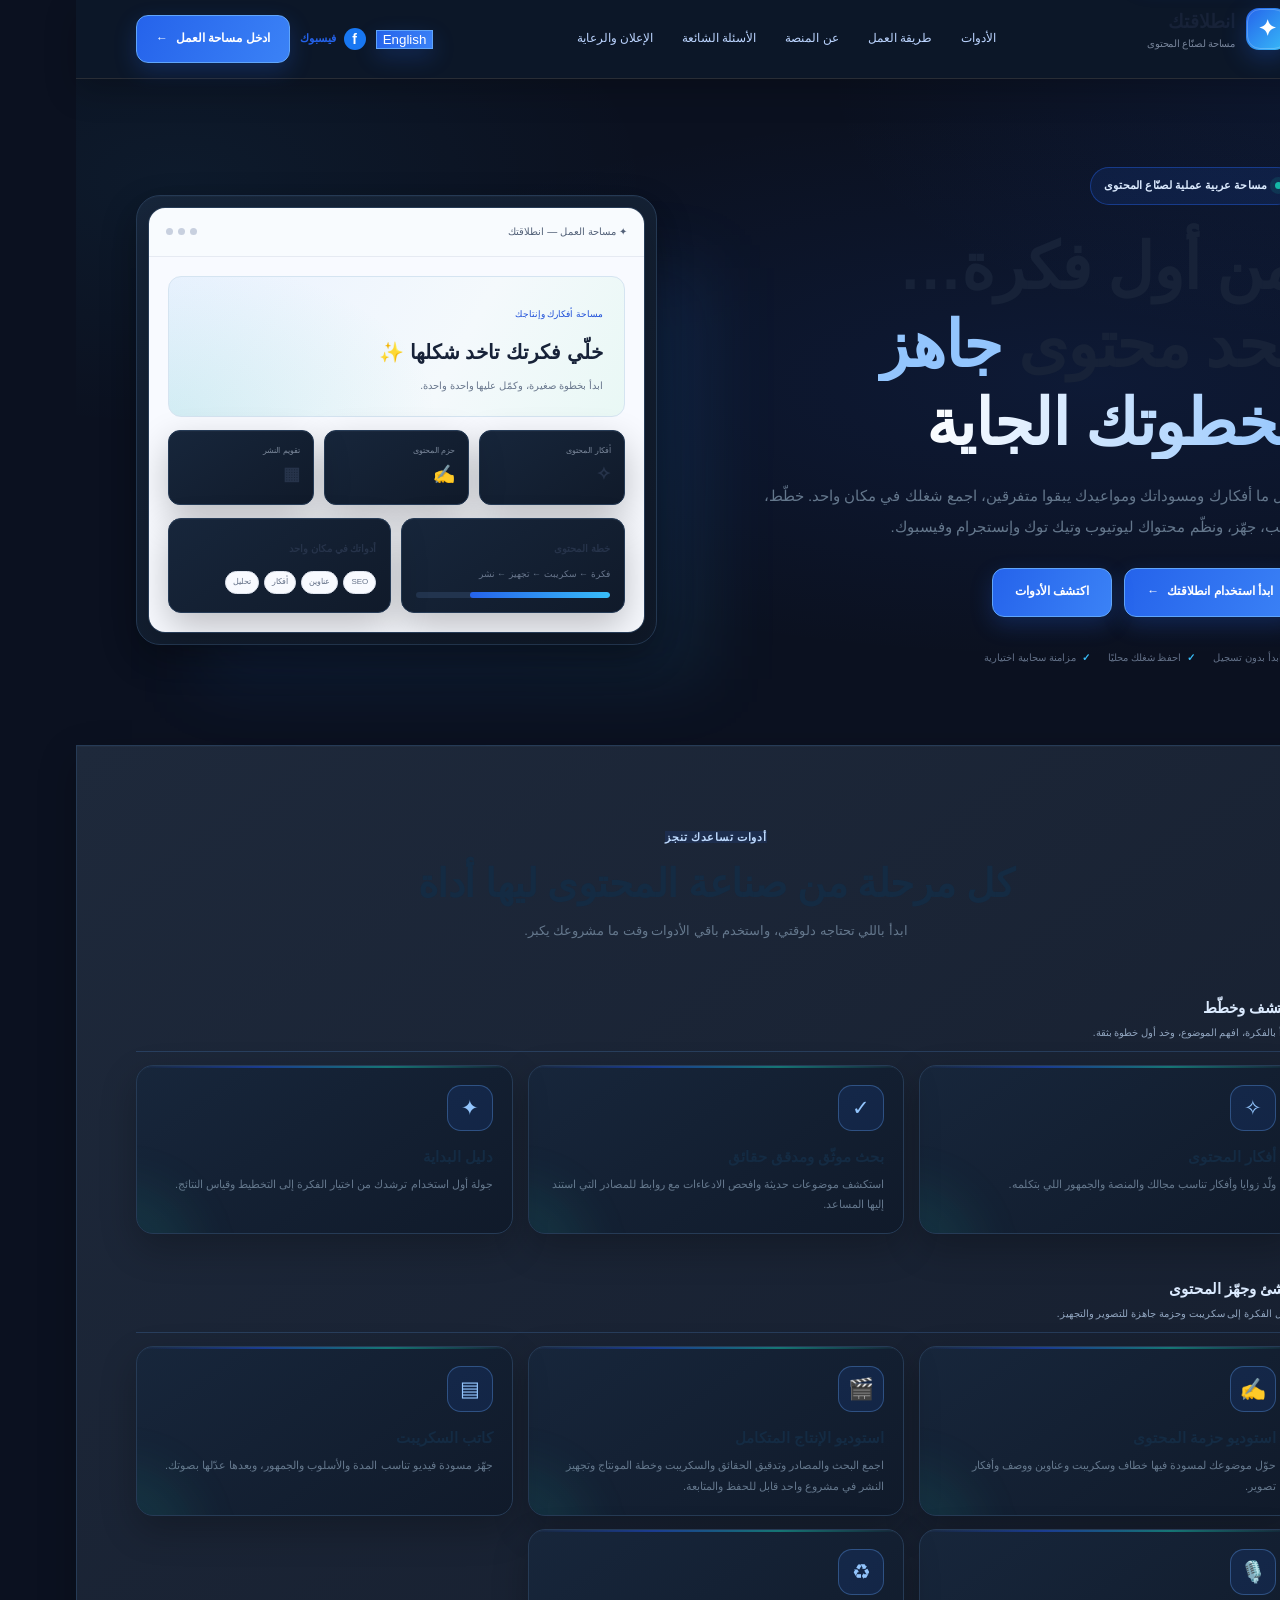
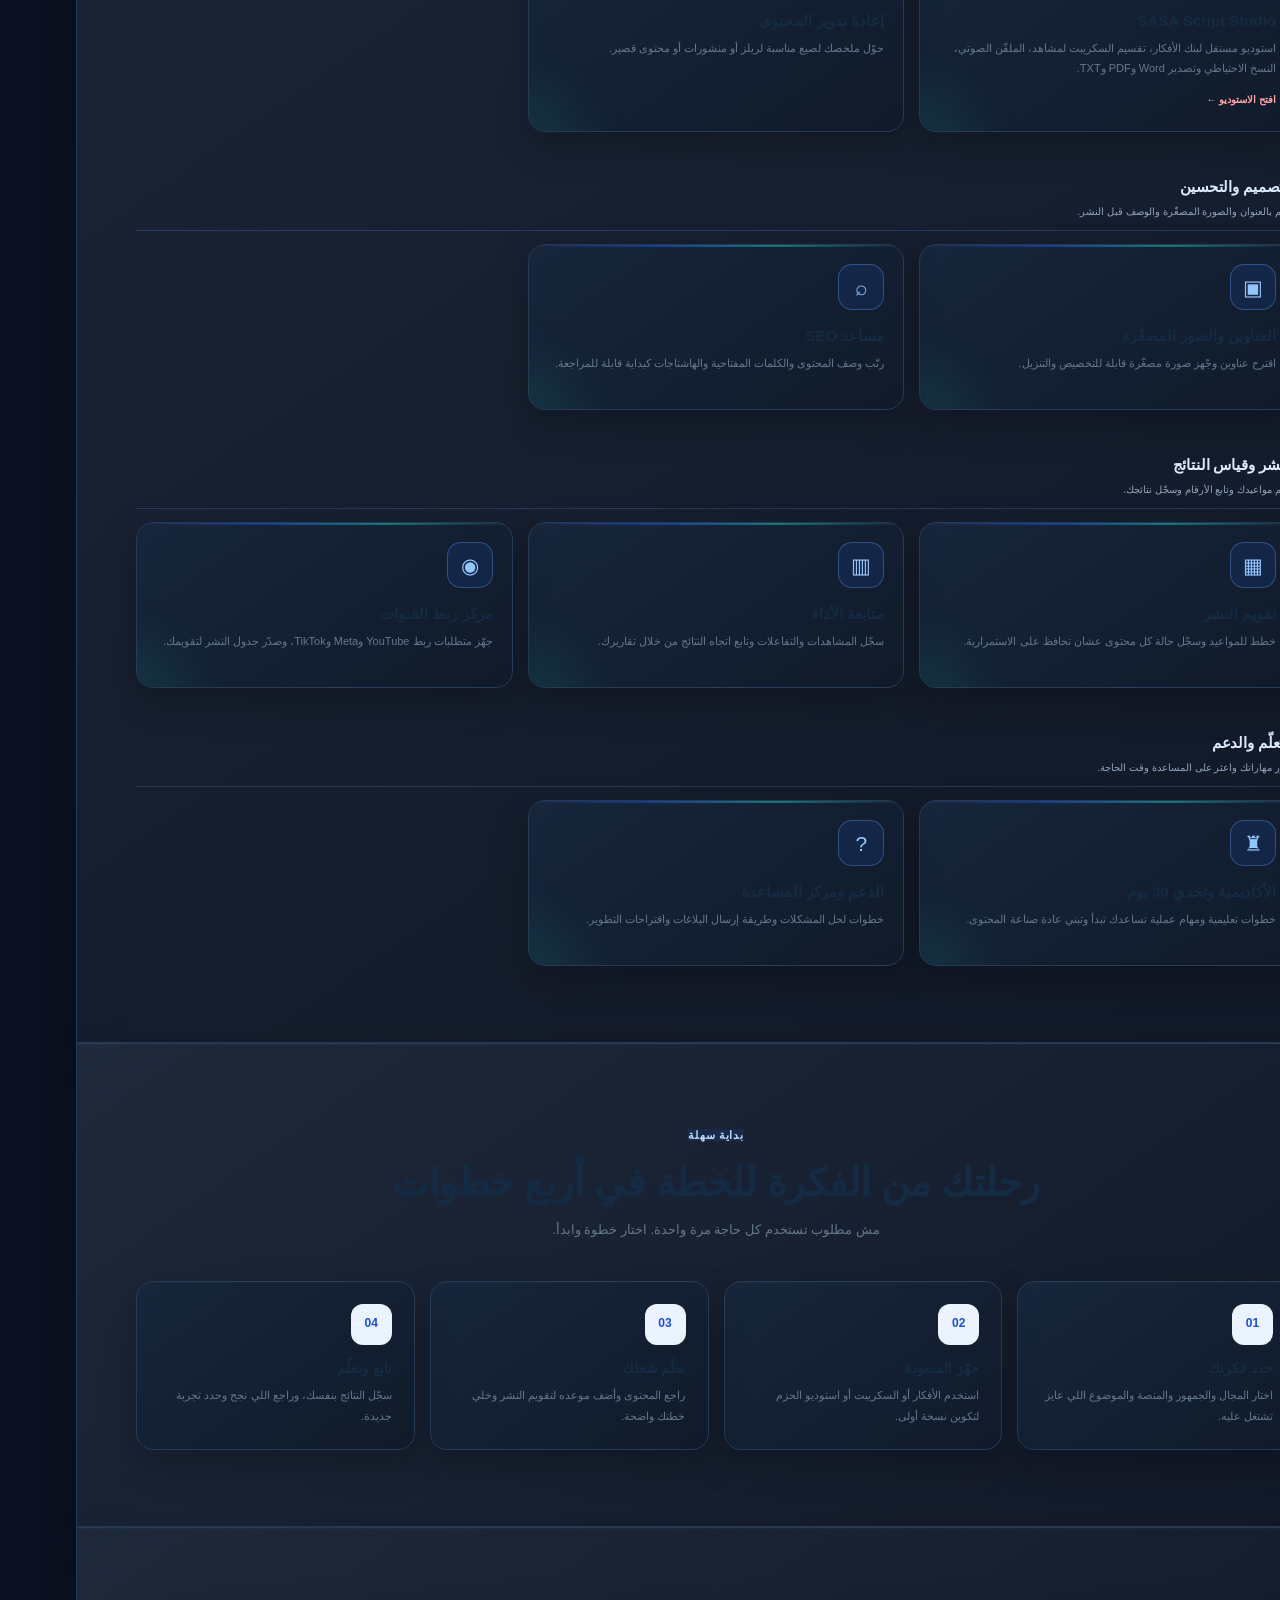
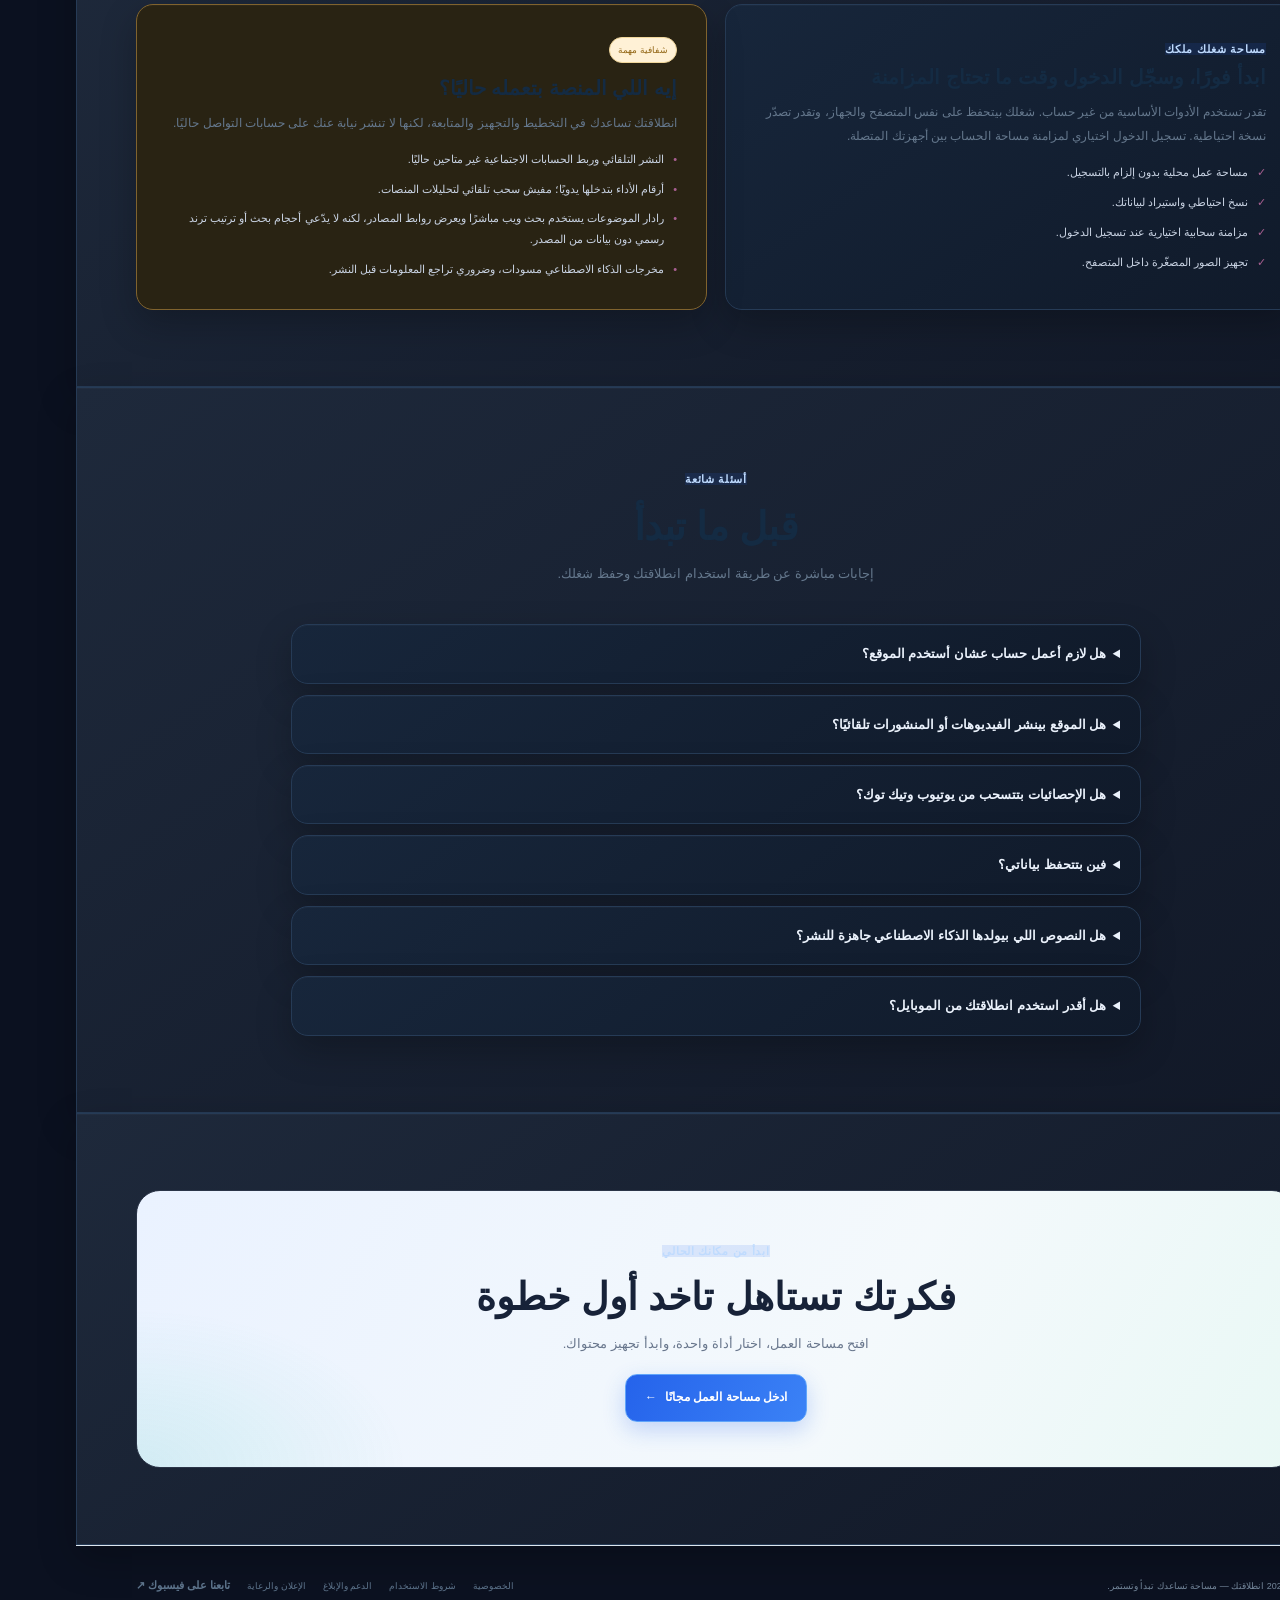
==== commit e968a152: "Add SASA Script Studio to tool catalog" ====
--- a/index.html
+++ b/index.html
@@ -181,7 +181,7 @@
 .feature:hover{transform:translateY(-3px);border-color:#7782b2}
 .feature-icon{width:39px;height:39px;display:grid;place-items:center;border-radius:12px;background:#2563EB20;color:#BFDBFE;font-size:19px}
 .feature h3{font-size:14px;margin:11px 0 4px}
-.feature p{font-size:10px;line-height:1.9;color:#aab6cc;margin:0}
+.feature p{font-size:10px;line-height:1.9;color:#aab6cc;margin:0}.feature-tool-link{display:block;border-color:#dc262655;background:linear-gradient(145deg,#311a25,#151827)}.feature-tool-link strong{display:inline-block;margin-top:12px;color:#fca5a5;font-size:10px}.feature-tool-link:hover{border-color:#ef4444;box-shadow:0 14px 35px #dc26261c}
 .steps{display:grid;grid-template-columns:repeat(4,1fr);gap:12px;counter-reset:step}
 .step{padding:19px;border:1px solid var(--line);border-radius:15px;background:#ffffff05;counter-increment:step}
 .step:before{content:"0" counter(step);display:grid;place-items:center;width:35px;height:35px;border-radius:10px;background:#38BDF81a;color:#8de9d6;font-size:11px;font-weight:800}
@@ -279,7 +279,7 @@
 <section class="section section-soft" id="tools">
  <div class="wrap">
   <div class="section-head"><span class="kicker">أدوات تساعدك تنجز</span><h2>كل مرحلة من صناعة المحتوى ليها أداة</h2><p>ابدأ باللي تحتاجه دلوقتي، واستخدم باقي الأدوات وقت ما مشروعك يكبر.</p></div>
-  <div class="features feature-catalog"><div class="feature-group-heading"><div><h3>اكتشف وخطّط</h3><p>ابدأ بالفكرة، افهم الموضوع، وخد أول خطوة بثقة.</p></div></div><article class="feature"><span class="feature-icon">✧</span><h3>أفكار المحتوى</h3><p>ولّد زوايا وأفكار تناسب مجالك والمنصة والجمهور اللي بتكلمه.</p></article><article class="feature"><span class="feature-icon">✓</span><h3>بحث موثّق ومدقق حقائق</h3><p>استكشف موضوعات حديثة وافحص الادعاءات مع روابط للمصادر التي استند إليها المساعد.</p></article><article class="feature"><span class="feature-icon">✦</span><h3>دليل البداية</h3><p>جولة أول استخدام ترشدك من اختيار الفكرة إلى التخطيط وقياس النتائج.</p></article><div class="feature-group-heading"><div><h3>أنشئ وجهّز المحتوى</h3><p>حوّل الفكرة إلى سكريبت وحزمة جاهزة للتصوير والتجهيز.</p></div></div><article class="feature"><span class="feature-icon">✍</span><h3>استوديو حزمة المحتوى</h3><p>حوّل موضوعك لمسودة فيها خطاف وسكريبت وعناوين ووصف وأفكار تصوير.</p></article><article class="feature"><span class="feature-icon">🎬</span><h3>استوديو الإنتاج المتكامل</h3><p>اجمع البحث والمصادر وتدقيق الحقائق والسكريبت وخطة المونتاج وتجهيز النشر في مشروع واحد قابل للحفظ والمتابعة.</p></article><article class="feature"><span class="feature-icon">▤</span><h3>كاتب السكريبت</h3><p>جهّز مسودة فيديو تناسب المدة والأسلوب والجمهور، وبعدها عدّلها بصوتك.</p></article><article class="feature"><span class="feature-icon">♻</span><h3>إعادة تدوير المحتوى</h3><p>حوّل ملخصك لصيغ مناسبة لريلز أو منشورات أو محتوى قصير.</p></article><div class="feature-group-heading"><div><h3>التصميم والتحسين</h3><p>اهتم بالعنوان والصورة المصغّرة والوصف قبل النشر.</p></div></div><article class="feature"><span class="feature-icon">▣</span><h3>العناوين والصور المصغّرة</h3><p>اقترح عناوين وجّهز صورة مصغّرة قابلة للتخصيص والتنزيل.</p></article><article class="feature"><span class="feature-icon">⌕</span><h3>مساعد SEO</h3><p>رتّب وصف المحتوى والكلمات المفتاحية والهاشتاجات كبداية قابلة للمراجعة.</p></article><div class="feature-group-heading"><div><h3>النشر وقياس النتائج</h3><p>نظّم مواعيدك وتابع الأرقام وسجّل نتائجك.</p></div></div><article class="feature"><span class="feature-icon">▦</span><h3>تقويم النشر</h3><p>خطط للمواعيد وسجّل حالة كل محتوى عشان تحافظ على الاستمرارية.</p></article><article class="feature"><span class="feature-icon">▥</span><h3>متابعة الأداء</h3><p>سجّل المشاهدات والتفاعلات وتابع اتجاه النتائج من خلال تقاريرك.</p></article><article class="feature"><span class="feature-icon">◉</span><h3>مركز ربط القنوات</h3><p>جهّز متطلبات ربط YouTube وMeta وTikTok، وصدّر جدول النشر لتقويمك.</p></article><div class="feature-group-heading"><div><h3>التعلّم والدعم</h3><p>طوّر مهاراتك واعثر على المساعدة وقت الحاجة.</p></div></div><article class="feature"><span class="feature-icon">♜</span><h3>الأكاديمية وتحدي 30 يوم</h3><p>خطوات تعليمية ومهام عملية تساعدك تبدأ وتبني عادة صناعة المحتوى.</p></article><article class="feature"><span class="feature-icon">?</span><h3>الدعم ومركز المساعدة</h3><p>خطوات لحل المشكلات وطريقة إرسال البلاغات واقتراحات التطوير.</p></article></div>
+  <div class="features feature-catalog"><div class="feature-group-heading"><div><h3>اكتشف وخطّط</h3><p>ابدأ بالفكرة، افهم الموضوع، وخد أول خطوة بثقة.</p></div></div><article class="feature"><span class="feature-icon">✧</span><h3>أفكار المحتوى</h3><p>ولّد زوايا وأفكار تناسب مجالك والمنصة والجمهور اللي بتكلمه.</p></article><article class="feature"><span class="feature-icon">✓</span><h3>بحث موثّق ومدقق حقائق</h3><p>استكشف موضوعات حديثة وافحص الادعاءات مع روابط للمصادر التي استند إليها المساعد.</p></article><article class="feature"><span class="feature-icon">✦</span><h3>دليل البداية</h3><p>جولة أول استخدام ترشدك من اختيار الفكرة إلى التخطيط وقياس النتائج.</p></article><div class="feature-group-heading"><div><h3>أنشئ وجهّز المحتوى</h3><p>حوّل الفكرة إلى سكريبت وحزمة جاهزة للتصوير والتجهيز.</p></div></div><article class="feature"><span class="feature-icon">✍</span><h3>استوديو حزمة المحتوى</h3><p>حوّل موضوعك لمسودة فيها خطاف وسكريبت وعناوين ووصف وأفكار تصوير.</p></article><article class="feature"><span class="feature-icon">🎬</span><h3>استوديو الإنتاج المتكامل</h3><p>اجمع البحث والمصادر وتدقيق الحقائق والسكريبت وخطة المونتاج وتجهيز النشر في مشروع واحد قابل للحفظ والمتابعة.</p></article><article class="feature"><span class="feature-icon">▤</span><h3>كاتب السكريبت</h3><p>جهّز مسودة فيديو تناسب المدة والأسلوب والجمهور، وبعدها عدّلها بصوتك.</p></article><a class="feature feature-tool-link" href="./script-studio.html"><span class="feature-icon">🎙️</span><h3>SASA Script Studio</h3><p>استوديو مستقل لبنك الأفكار، تقسيم السكريبت لمشاهد، الملقّن الصوتي، النسخ الاحتياطي وتصدير Word وPDF وTXT.</p><strong>افتح الاستوديو ←</strong></a><article class="feature"><span class="feature-icon">♻</span><h3>إعادة تدوير المحتوى</h3><p>حوّل ملخصك لصيغ مناسبة لريلز أو منشورات أو محتوى قصير.</p></article><div class="feature-group-heading"><div><h3>التصميم والتحسين</h3><p>اهتم بالعنوان والصورة المصغّرة والوصف قبل النشر.</p></div></div><article class="feature"><span class="feature-icon">▣</span><h3>العناوين والصور المصغّرة</h3><p>اقترح عناوين وجّهز صورة مصغّرة قابلة للتخصيص والتنزيل.</p></article><article class="feature"><span class="feature-icon">⌕</span><h3>مساعد SEO</h3><p>رتّب وصف المحتوى والكلمات المفتاحية والهاشتاجات كبداية قابلة للمراجعة.</p></article><div class="feature-group-heading"><div><h3>النشر وقياس النتائج</h3><p>نظّم مواعيدك وتابع الأرقام وسجّل نتائجك.</p></div></div><article class="feature"><span class="feature-icon">▦</span><h3>تقويم النشر</h3><p>خطط للمواعيد وسجّل حالة كل محتوى عشان تحافظ على الاستمرارية.</p></article><article class="feature"><span class="feature-icon">▥</span><h3>متابعة الأداء</h3><p>سجّل المشاهدات والتفاعلات وتابع اتجاه النتائج من خلال تقاريرك.</p></article><article class="feature"><span class="feature-icon">◉</span><h3>مركز ربط القنوات</h3><p>جهّز متطلبات ربط YouTube وMeta وTikTok، وصدّر جدول النشر لتقويمك.</p></article><div class="feature-group-heading"><div><h3>التعلّم والدعم</h3><p>طوّر مهاراتك واعثر على المساعدة وقت الحاجة.</p></div></div><article class="feature"><span class="feature-icon">♜</span><h3>الأكاديمية وتحدي 30 يوم</h3><p>خطوات تعليمية ومهام عملية تساعدك تبدأ وتبني عادة صناعة المحتوى.</p></article><article class="feature"><span class="feature-icon">?</span><h3>الدعم ومركز المساعدة</h3><p>خطوات لحل المشكلات وطريقة إرسال البلاغات واقتراحات التطوير.</p></article></div>
  </div>
 </section>
 
